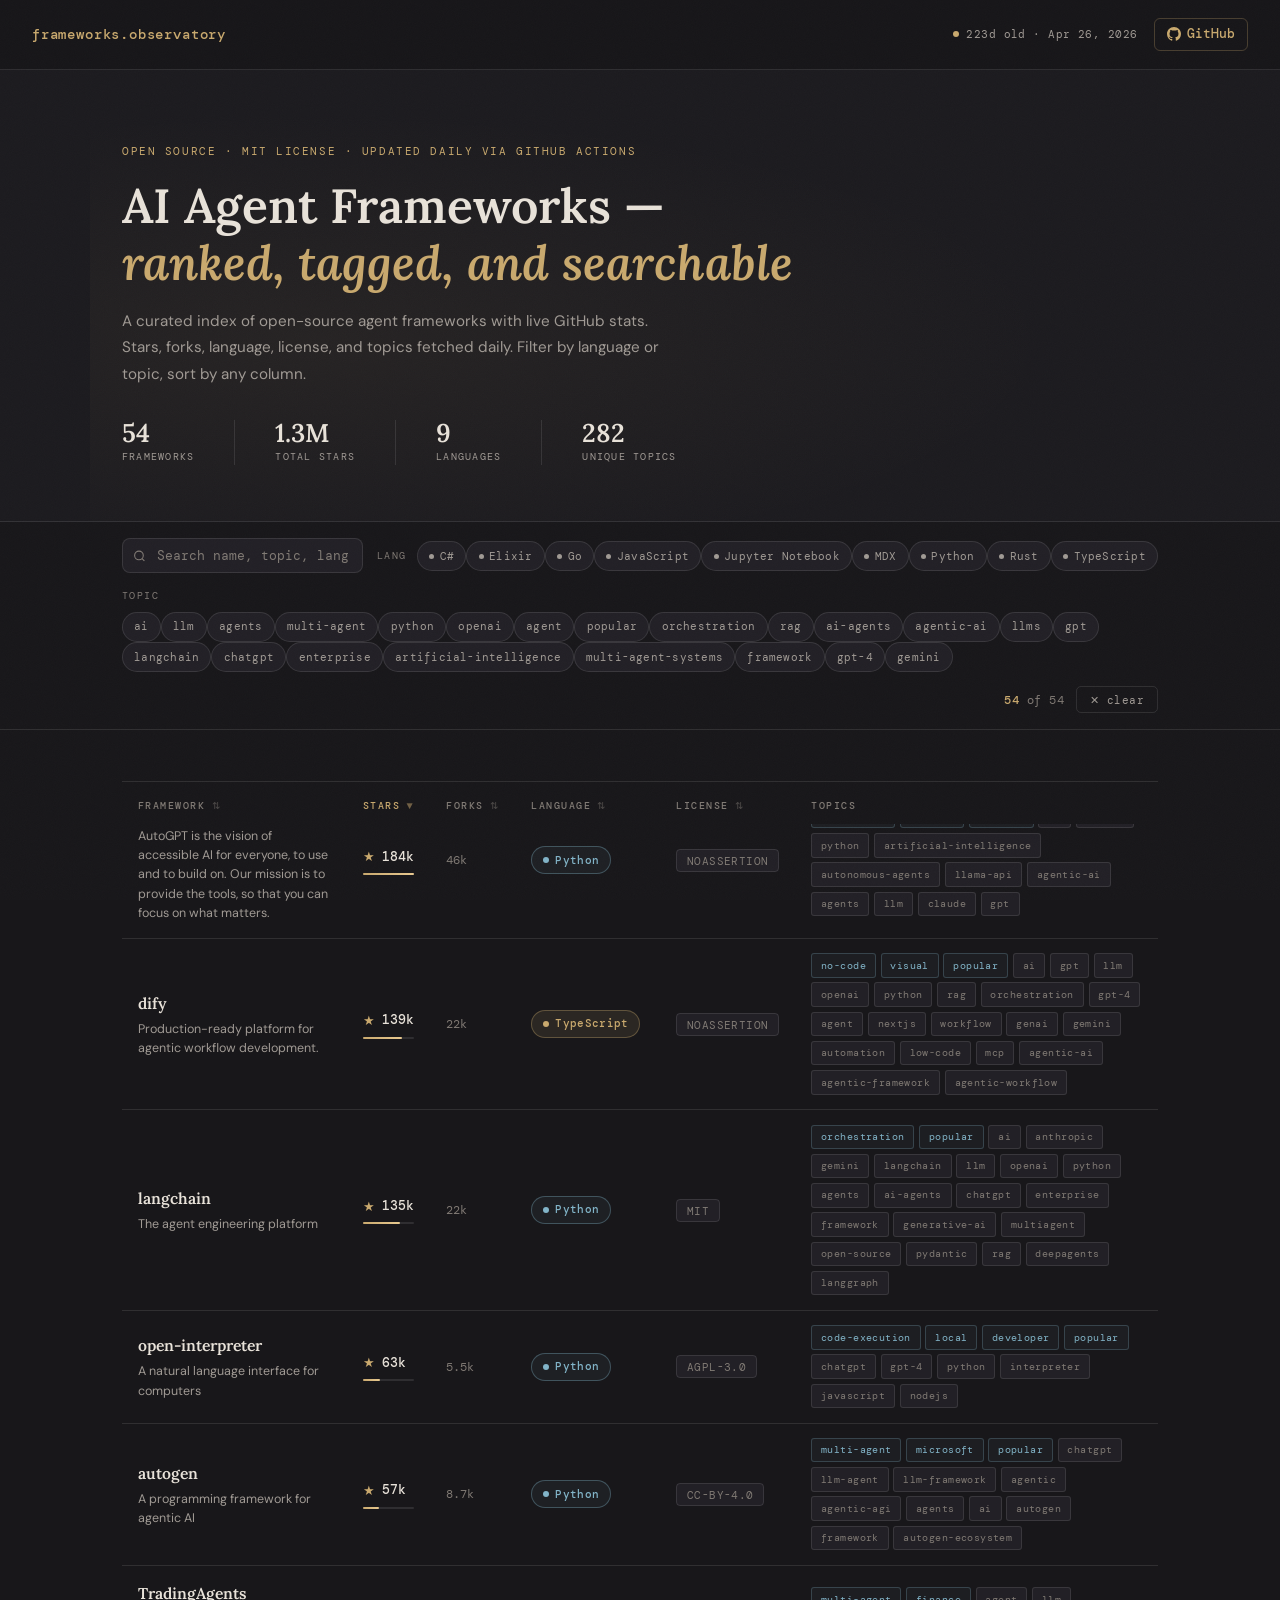
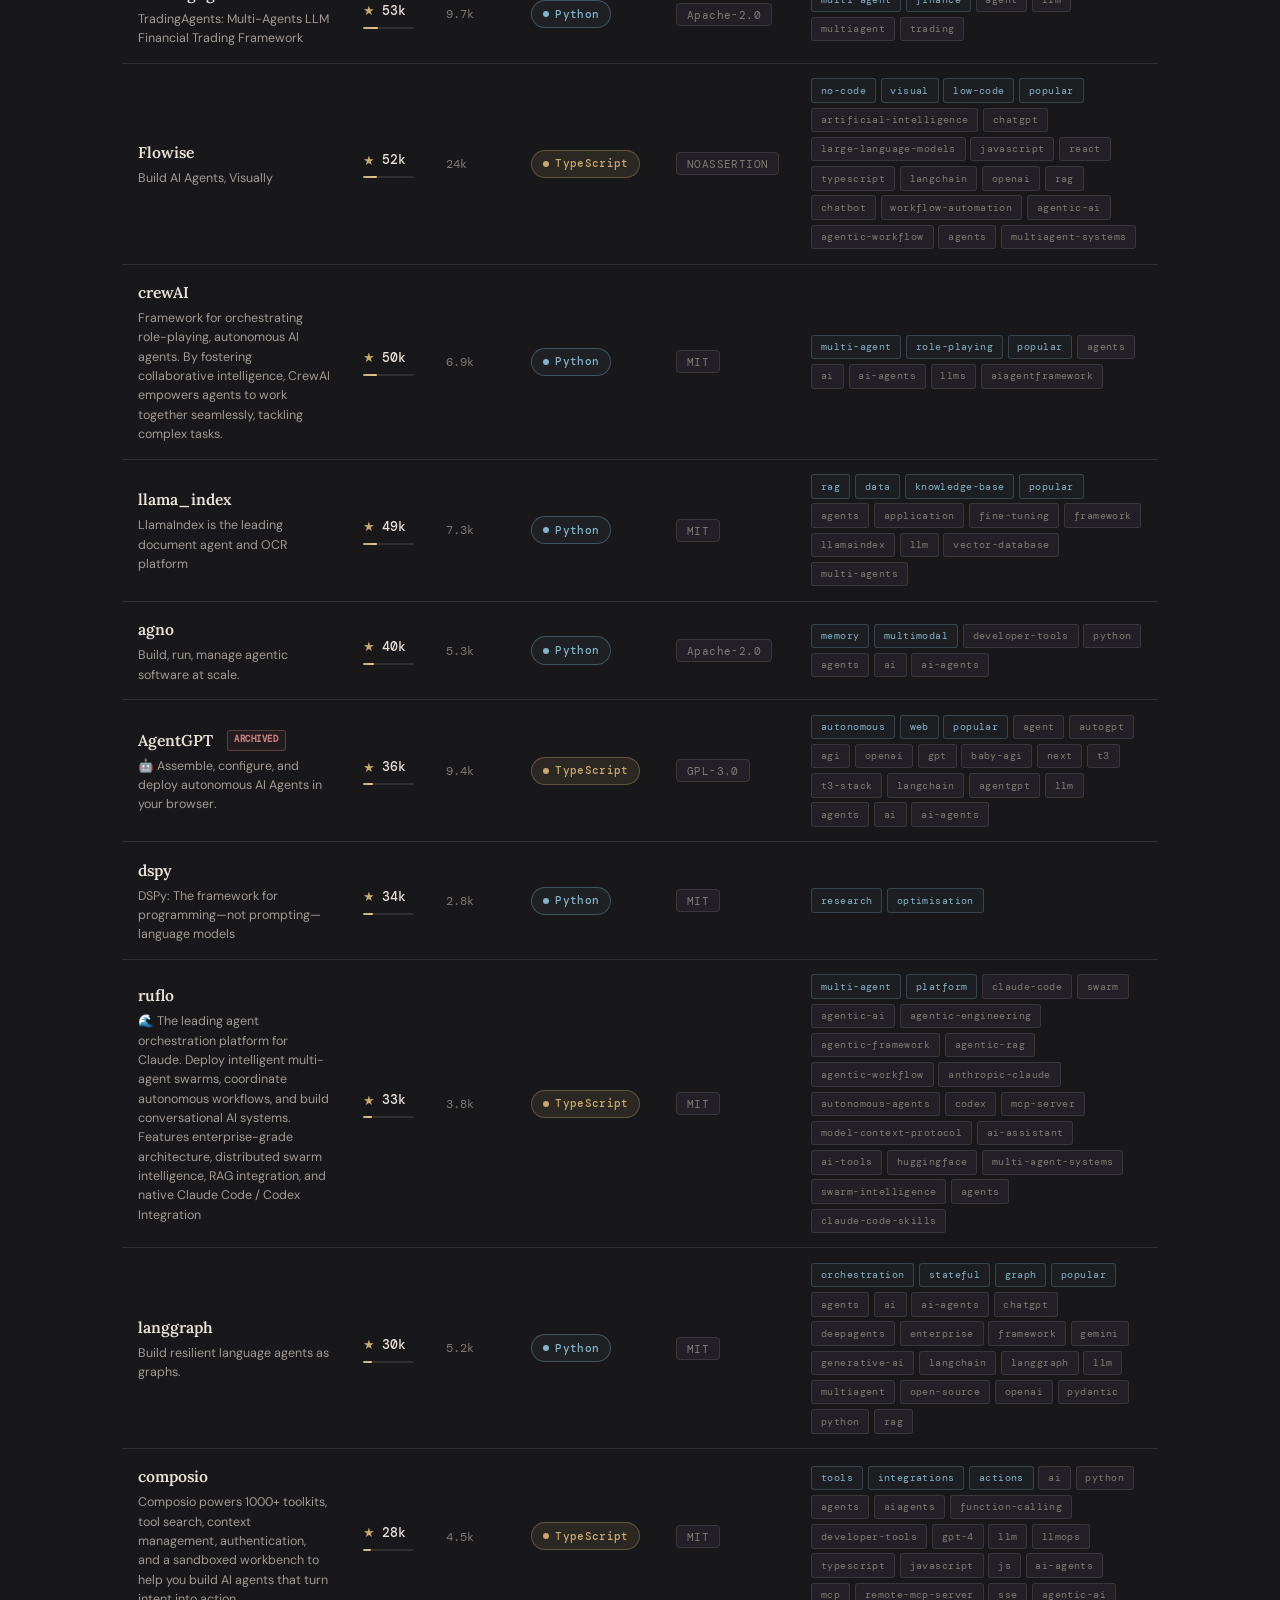
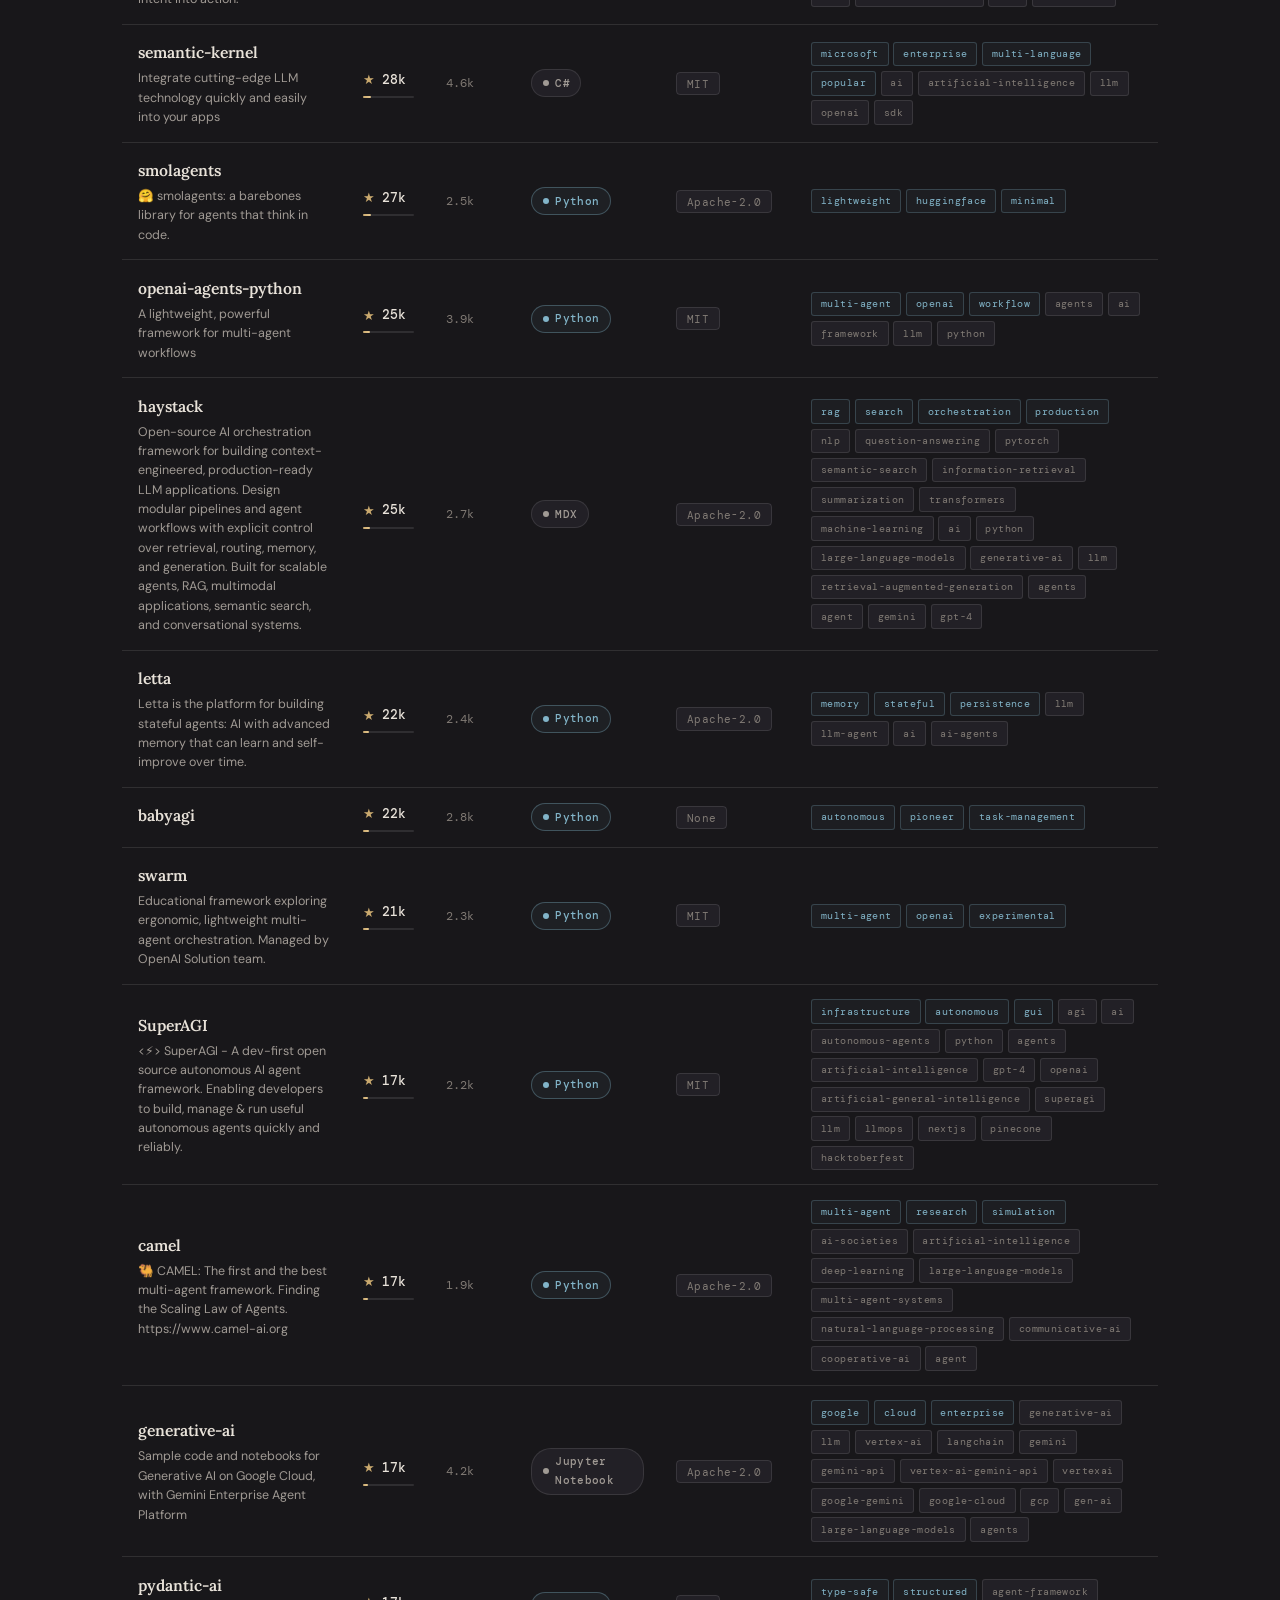
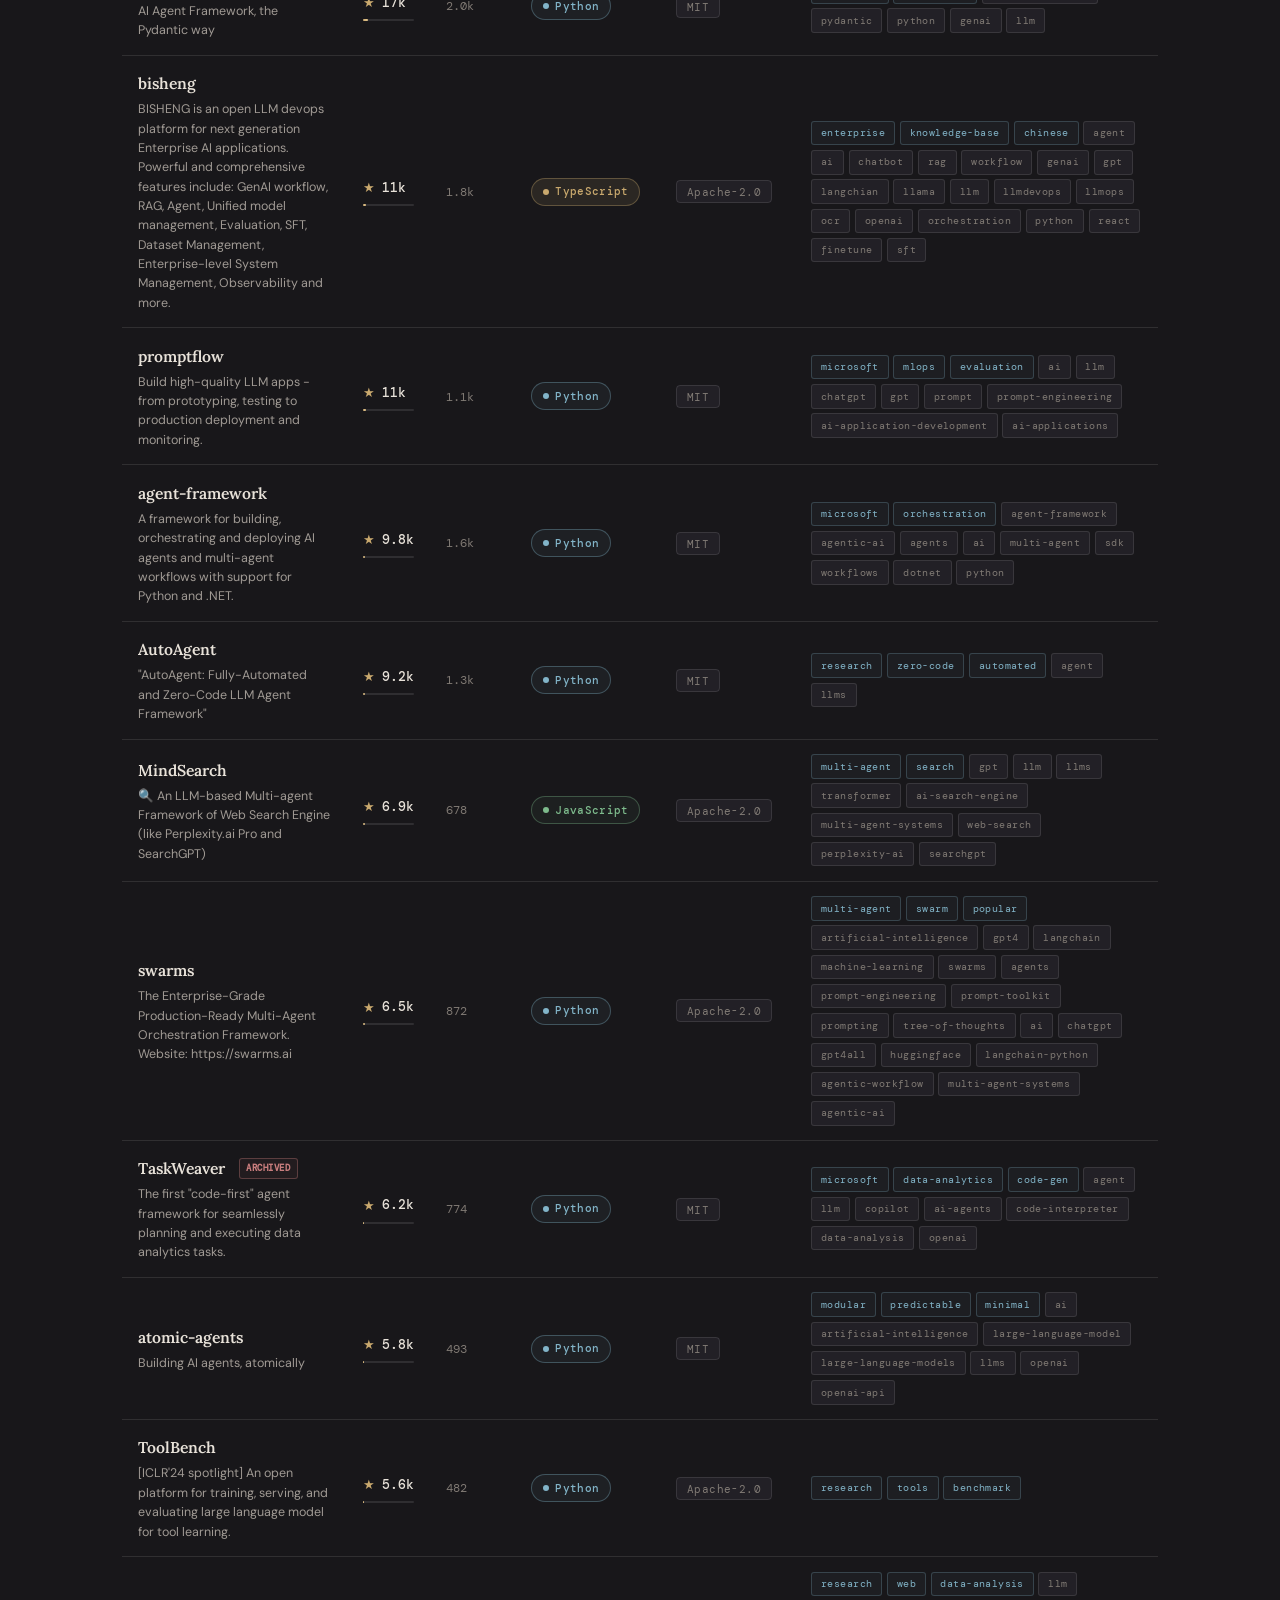
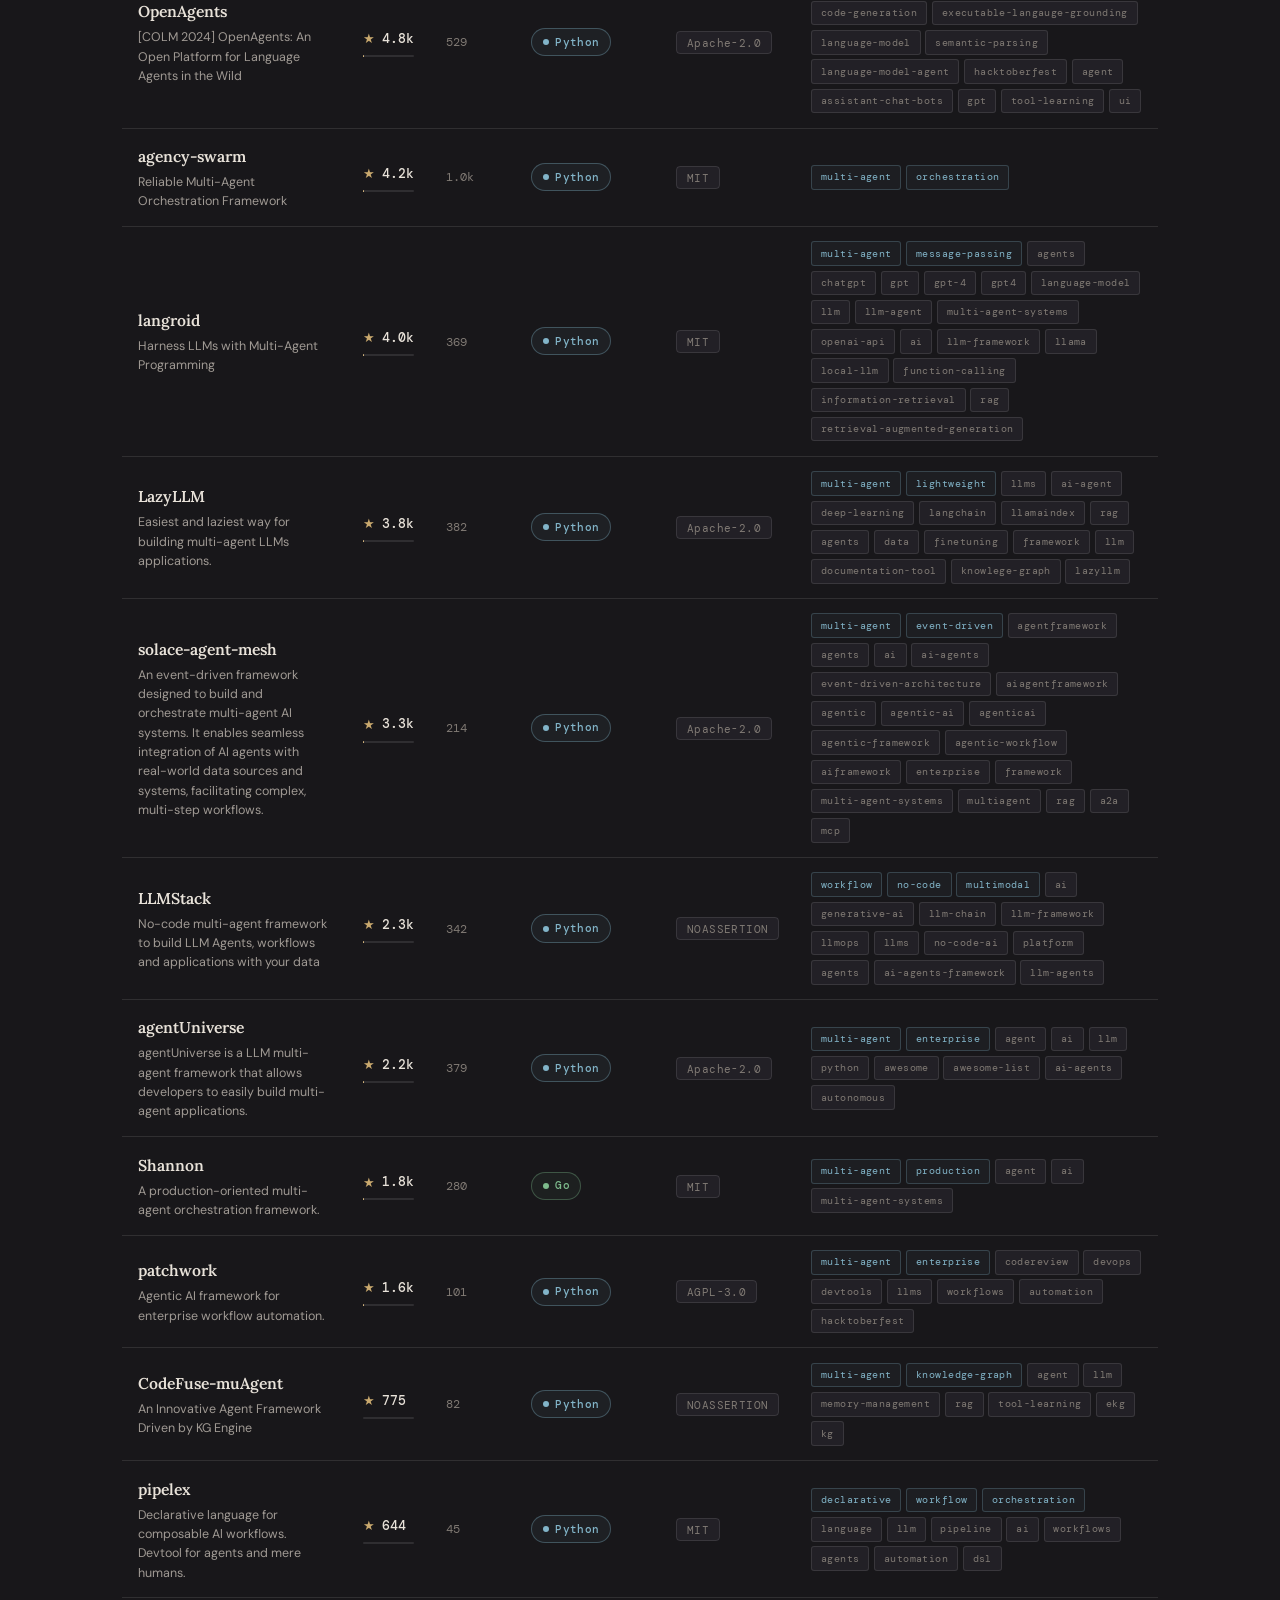
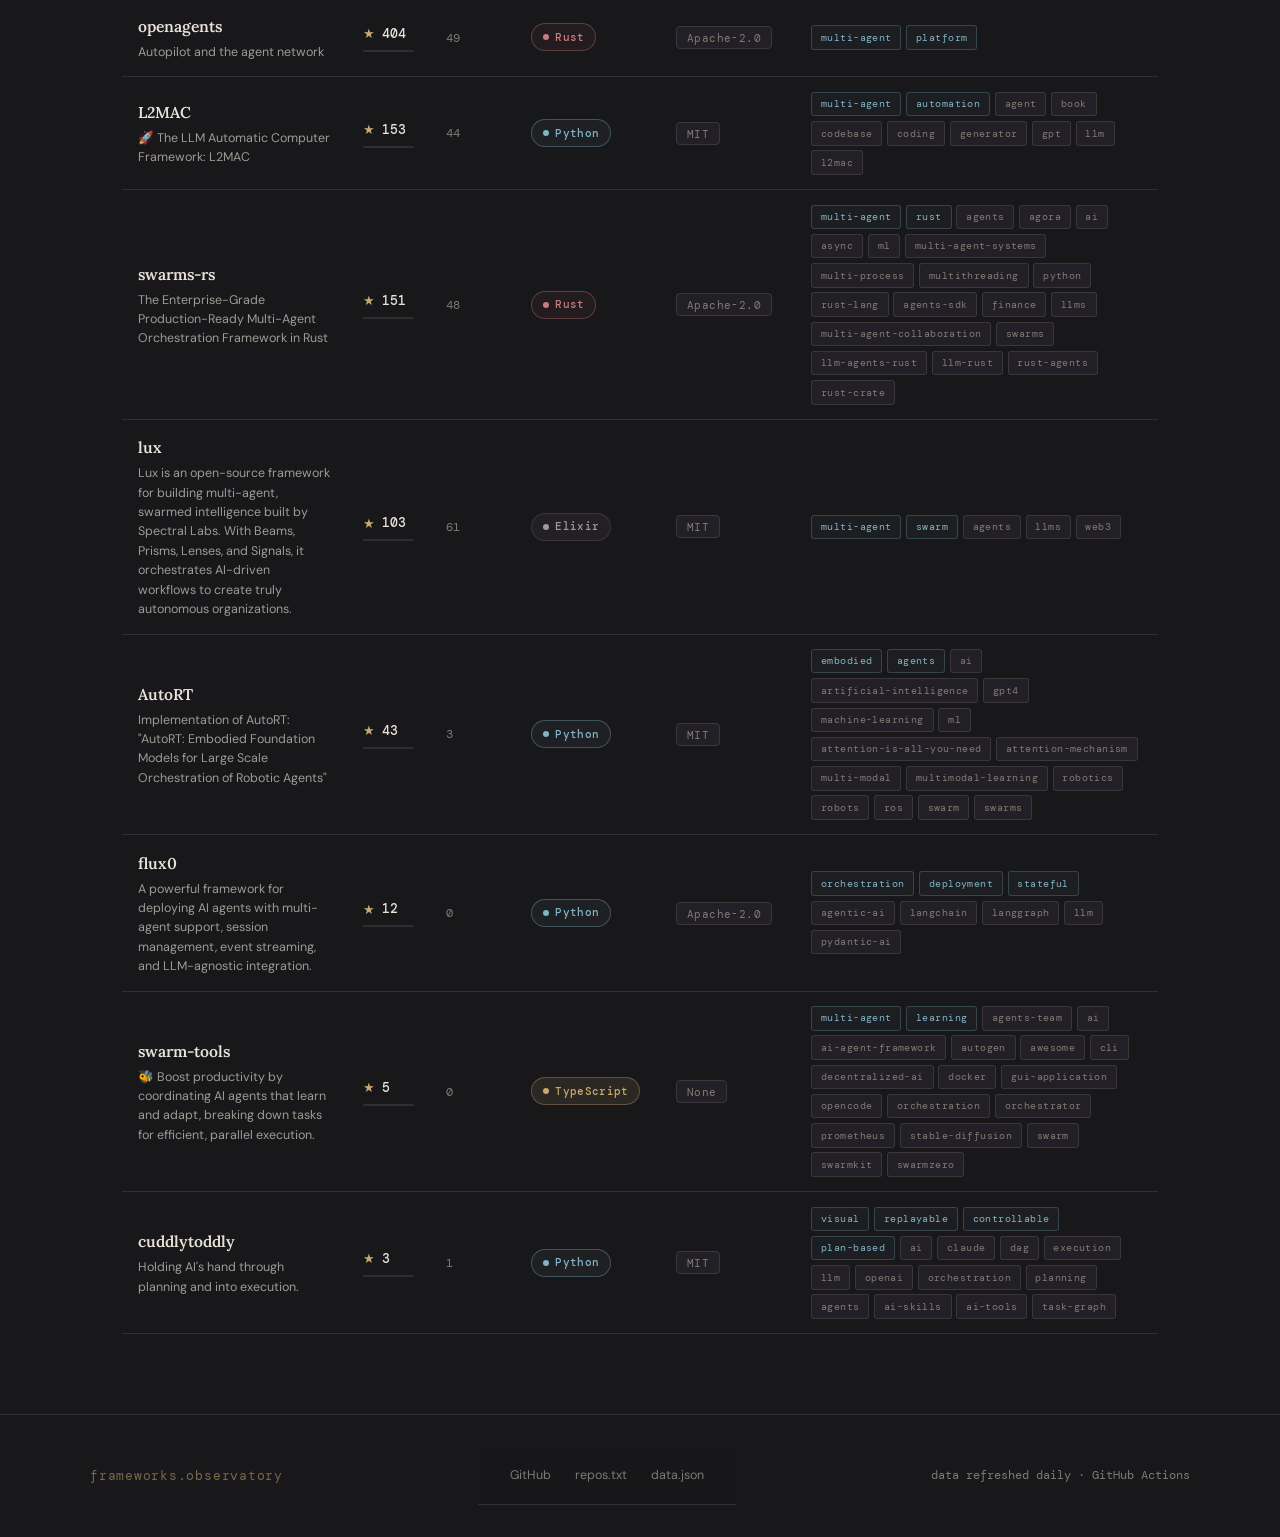
==== ai_agent_frameworks.html @ 1eea8395 "Revise color palette for accessibility improvements Updated color palette for improved contrast and " ====
<!DOCTYPE html>
<html lang="en">
<head>
<meta charset="UTF-8">
<meta name="viewport" content="width=device-width, initial-scale=1.0">
<title>AI Agent Frameworks — Observatory</title>
<link rel="preconnect" href="https://fonts.googleapis.com">
<link rel="preconnect" href="https://fonts.gstatic.com" crossorigin>
<link href="https://fonts.googleapis.com/css2?family=Lora:ital,wght@0,400;0,600;1,400&family=DM+Mono:wght@300;400;500&family=DM+Sans:opsz,wght@9..40,300;9..40,400;9..40,500&display=swap" rel="stylesheet">
<style>
/* =========================================================
   AI Agent Frameworks Observatory
   warm-technical editorial · deep charcoal · amber · slate

   Palette revision — contrast audit fixes:
     --muted  #7a7570 → #a09a94  (3.9→6.4:1 on bg)  ✅ AA
     --dim    #45403c → #807a74  (1.7→4.2:1 on bg)  ✅ AA
     --border rgba(255,255,255,0.07) → 0.10           ↑ card legibility
   ========================================================= */
:root {
  --bg:        #18171a;
  --bg-alt:    #1c1b1f;
  --bg-card:   #222026;
  --bg-code:   #111013;
  --border:    rgba(255,255,255,0.10);   /* was 0.07 */
  --bwarm:     rgba(201,169,110,0.28);
  --amber:     #c9a96e;
  --amber-dim: rgba(201,169,110,0.11);
  --blue:      #82b4c8;
  --green:     #7dba8c;
  --red:       #c87d7d;
  --text:      #e8e2d9;
  --muted:     #a09a94;   /* was #7a7570 — lifted to 6.4:1 on --bg */
  --dim:       #807a74;   /* was #45403c — lifted to 4.2:1 on --bg  */
  --serif:     'Lora', Georgia, serif;
  --mono:      'DM Mono', 'Fira Code', monospace;
  --sans:      'DM Sans', system-ui, sans-serif;
  --r:         8px;
  --max:       1100px;
}

*, *::before, *::after { box-sizing: border-box; margin: 0; padding: 0; }
html { scroll-behavior: smooth; }

body {
  background: var(--bg);
  color: var(--text);
  font-family: var(--sans);
  font-size: 16px;
  line-height: 1.7;
  -webkit-font-smoothing: antialiased;
  overflow-x: hidden;
}

/* noise texture overlay */
body::before {
  content: '';
  pointer-events: none;
  position: fixed; inset: 0; z-index: 999;
  opacity: 0.022;
  background-image: url("data:image/svg+xml,%3Csvg viewBox='0 0 200 200' xmlns='http://www.w3.org/2000/svg'%3E%3Cfilter id='n'%3E%3CfeTurbulence type='fractalNoise' baseFrequency='0.85' numOctaves='4' stitchTiles='stitch'/%3E%3C/filter%3E%3Crect width='100%25' height='100%25' filter='url(%23n)'/%3E%3C/svg%3E");
  background-size: 160px;
}

a { color: var(--amber); text-decoration: none; transition: opacity .18s; }
a:hover { opacity: .72; }
h1,h2,h3,h4 { font-family: var(--serif); font-weight: 600; line-height: 1.2; }
em { font-style: italic; color: var(--amber); }
p { color: var(--muted); }
code { font-family: var(--mono); font-size: .85em; color: var(--amber); }

/* ── LOADING SCREEN ── */
#loading-screen {
  position: fixed; inset: 0; background: var(--bg);
  z-index: 1000;
  display: flex; flex-direction: column;
  align-items: center; justify-content: center; gap: 1.25rem;
  transition: opacity .4s ease;
}
#loading-screen.hidden { opacity: 0; pointer-events: none; }

.loader-eyebrow {
  font-family: var(--mono); font-size: .7rem;
  letter-spacing: .14em; text-transform: uppercase;
  color: var(--amber); opacity: .6;
}
.loader-title {
  font-family: var(--serif); font-size: 1.5rem; font-weight: 600;
  color: var(--text);
}
.loader-bar-wrap {
  width: 180px; height: 1px;
  background: var(--border);
}
.loader-bar {
  height: 1px; width: 0%;
  background: var(--amber);
  transition: width .4s ease;
}
.loader-status {
  font-family: var(--mono); font-size: .72rem;
  color: var(--muted); letter-spacing: .06em;
}

/* ── NAV ── */
nav {
  display: flex; align-items: center; justify-content: space-between;
  padding: 1.1rem 2rem;
  border-bottom: 1px solid var(--border);
  position: sticky; top: 0; z-index: 200;
  background: rgba(24,23,26,.9);
  backdrop-filter: blur(14px);
  -webkit-backdrop-filter: blur(14px);
}
.nav-logo {
  font-family: var(--mono); font-size: .85rem;
  color: var(--amber); letter-spacing: .06em; font-weight: 500;
}
.nav-right { display: flex; gap: 1rem; align-items: center; }
.nav-right a {
  color: var(--muted); font-size: .82rem;
  font-family: var(--mono); transition: color .18s;
}
.nav-right a:hover { color: var(--text); opacity: 1; }
.nav-gh {
  display: flex; align-items: center; gap: .4rem;
  color: var(--amber) !important; font-weight: 500 !important;
  border: 1px solid var(--bwarm); border-radius: 6px;
  padding: .3rem .75rem; font-size: .8rem !important;
  transition: background .18s !important;
}
.nav-gh:hover { background: var(--amber-dim); opacity: 1 !important; }
.freshness-nav {
  display: flex; align-items: center; gap: .45rem;
  font-family: var(--mono); font-size: .7rem;
  color: var(--muted); letter-spacing: .04em;
}
.pulse-dot {
  width: 6px; height: 6px; border-radius: 50%;
  background: var(--green); flex-shrink: 0;
  animation: pulse 2.2s infinite;
}
.pulse-dot.stale   { background: var(--amber); animation: none; }
.pulse-dot.unknown { background: var(--dim);   animation: none; }

@keyframes pulse {
  0%,100% { opacity:1; transform:scale(1); }
  50%      { opacity:.4; transform:scale(.75); }
}

/* ── HERO ── */
header {
  border-bottom: 1px solid var(--border);
  background: var(--bg-alt);
}
.hero {
  max-width: var(--max); margin: 0 auto;
  padding: 4.5rem 2rem 3.5rem;
  position: relative;
}
.hero::after {
  content: ''; position: absolute; top: 0; left: 0; right: 0; bottom: 0;
  background: radial-gradient(ellipse at 20% 60%, rgba(201,169,110,.06) 0%, transparent 60%);
  pointer-events: none; z-index: 0;
}
.hero-inner { position: relative; z-index: 1; }

.eyebrow {
  font-family: var(--mono); font-size: .7rem; color: var(--amber);
  letter-spacing: .14em; text-transform: uppercase;
  margin-bottom: 1rem; opacity: .7;
  animation: up .5s ease both;
}
.hero h1 {
  font-size: clamp(2rem, 4vw, 3rem);
  color: var(--text); margin-bottom: 1rem;
  animation: up .5s .06s ease both;
}
.hero-sub {
  font-size: .95rem; color: var(--muted);
  max-width: 560px; margin-bottom: 2rem; line-height: 1.75;
  animation: up .5s .12s ease both;
}
.hero-stats {
  display: flex; gap: 2.5rem; flex-wrap: wrap;
  animation: up .5s .18s ease both;
}
.hero-stat { display: flex; flex-direction: column; gap: .15rem; }
.hero-stat-val {
  font-family: var(--serif); font-size: 1.6rem; font-weight: 600;
  color: var(--text); line-height: 1;
}
.hero-stat-lbl {
  font-family: var(--mono); font-size: .65rem; color: var(--muted);
  letter-spacing: .12em; text-transform: uppercase;
}
.stat-divider { width: 1px; background: var(--border); align-self: stretch; }

/* ── CONTROLS ── */
.controls-section {
  border-bottom: 1px solid var(--border);
  background: var(--bg);
}
.controls-inner {
  max-width: var(--max); margin: 0 auto;
  padding: 1rem 2rem;
  display: flex; flex-wrap: wrap; gap: .875rem; align-items: center;
}

/* search */
.search-wrap { position: relative; flex: 1; min-width: 200px; max-width: 320px; }
.search-wrap svg {
  position: absolute; left: 11px; top: 50%;
  transform: translateY(-50%);
  color: var(--dim); pointer-events: none;
}
input[type="text"] {
  width: 100%;
  background: var(--bg-card);
  border: 1px solid var(--border);
  border-radius: var(--r);
  padding: .5rem .875rem .5rem 2.1rem;
  color: var(--text);
  font-family: var(--mono); font-size: .8rem;
  outline: none;
  transition: border-color .18s;
}
input[type="text"]::placeholder { color: var(--dim); }
input[type="text"]:focus { border-color: var(--bwarm); }

/* filter groups */
.filter-group { display: flex; flex-wrap: wrap; gap: .4rem; align-items: center; }
.filter-label {
  font-family: var(--mono); font-size: .65rem;
  color: var(--dim); letter-spacing: .14em;
  text-transform: uppercase; padding-right: .25rem;
}

.tag-pill {
  display: inline-flex; align-items: center; gap: .35rem;
  padding: .28rem .7rem;
  border-radius: 20px;
  border: 1px solid var(--border);
  background: var(--bg-card);
  font-family: var(--mono); font-size: .7rem;
  color: var(--muted); cursor: pointer;
  transition: border-color .15s, color .15s, background .15s;
  user-select: none; letter-spacing: .02em;
}
.tag-pill:hover  { border-color: var(--bwarm); color: var(--amber); }
.tag-pill.active { border-color: var(--bwarm); color: var(--amber); background: var(--amber-dim); }
.tag-pill .dot   { width: 5px; height: 5px; border-radius: 50%; background: currentColor; }

.controls-right { margin-left: auto; display: flex; gap: .75rem; align-items: center; }
.result-count {
  font-family: var(--mono); font-size: .75rem; color: var(--dim);
  letter-spacing: .04em; white-space: nowrap;
}
.result-count b { color: var(--amber); font-weight: 500; }

.btn-clear {
  padding: .35rem .8rem;
  border-radius: 5px;
  border: 1px solid var(--border);
  background: transparent;
  color: var(--muted);
  font-family: var(--mono); font-size: .7rem;
  cursor: pointer; transition: border-color .15s, color .15s;
  letter-spacing: .04em;
}
.btn-clear:hover { border-color: var(--bwarm); color: var(--amber); }

/* ── TABLE ── */
.table-section {
  max-width: var(--max); margin: 0 auto;
  padding: 0 2rem 5rem;
}

.table-wrap { overflow-x: auto; }

table {
  width: 100%; border-collapse: collapse;
  margin-top: .875rem; min-width: 860px;
}

/* header row */
thead th {
  position: sticky; top: 57px; z-index: 10;
  background: var(--bg);
  border-bottom: 1px solid var(--border);
  padding: .6rem 1rem;
  text-align: left;
  font-family: var(--mono); font-size: .65rem;
  font-weight: 500; letter-spacing: .14em;
  text-transform: uppercase; color: var(--dim);
  cursor: pointer; user-select: none;
  transition: color .15s; white-space: nowrap;
}
thead th:hover  { color: var(--amber); }
thead th.sorted { color: var(--amber); }
thead th .th-inner { display: flex; align-items: center; gap: .4rem; }
.sort-icon { font-size: .65rem; opacity: .5; }
.sort-icon.asc::after  { content: '▲'; }
.sort-icon.desc::after { content: '▼'; }
.sort-icon.none::after { content: '⇅'; }

/* data rows */
tbody tr {
  border-bottom: 1px solid var(--border);
  transition: background .14s;
  animation: rowIn .28s ease both;
}
@keyframes rowIn {
  from { opacity:0; transform:translateY(5px); }
  to   { opacity:1; transform:translateY(0); }
}
tbody tr:hover { background: var(--amber-dim); }

tbody td {
  padding: .9rem 1rem;
  vertical-align: middle;
  font-size: .875rem;
}

/* ── NAME CELL ── */
.fw-name-link {
  font-family: var(--serif); font-size: .98rem; font-weight: 600;
  color: var(--text);
  display: inline-flex; align-items: center; gap: .5rem;
  transition: color .15s;
}
.fw-name-link:hover { color: var(--amber); opacity: 1; }
.fw-link-icon { font-size: .7rem; opacity: 0; transition: opacity .15s; }
.fw-name-link:hover .fw-link-icon { opacity: 1; }
.fw-desc {
  font-size: .78rem; color: var(--muted);
  margin-top: .2rem; max-width: 340px;
  line-height: 1.55; font-family: var(--sans);
}
.archived-badge {
  display: inline-block; font-family: var(--mono); font-size: .58rem;
  padding: .1rem .4rem; border-radius: 3px;
  border: 1px solid rgba(200,125,125,.35);
  color: var(--red); background: rgba(200,125,125,.06);
  letter-spacing: .06em; text-transform: uppercase;
  vertical-align: middle; margin-left: .35rem;
}

/* ── STARS ── */
.stars-val {
  display: flex; align-items: center; gap: .45rem;
  font-family: var(--mono); font-size: .82rem;
  color: var(--text); font-weight: 500;
}
.star-glyph { color: var(--amber); font-size: .8rem; }
.stars-bar-wrap {
  margin-top: .3rem; height: 2px;
  background: var(--border); border-radius: 2px; max-width: 72px;
}
.stars-bar {
  height: 2px; border-radius: 2px;
  background: linear-gradient(90deg, var(--amber), #e8c990);
}
.forks-val {
  font-family: var(--mono); font-size: .75rem; color: var(--dim);
}

/* ── LANGUAGE BADGE ── */
.lang-badge {
  display: inline-flex; align-items: center; gap: .4rem;
  padding: .22rem .65rem; border-radius: 20px;
  font-family: var(--mono); font-size: .7rem; font-weight: 500;
  border: 1px solid; letter-spacing: .03em;
}
.lang-dot { width: 6px; height: 6px; border-radius: 50%; flex-shrink: 0; }

.lang-Python     { border-color: rgba(130,180,200,.35); color: var(--blue);  background: rgba(130,180,200,.06); }
.lang-Python     .lang-dot { background: var(--blue); }
.lang-TypeScript { border-color: rgba(201,169,110,.35); color: var(--amber); background: var(--amber-dim); }
.lang-TypeScript .lang-dot { background: var(--amber); }
.lang-JavaScript { border-color: rgba(125,186,140,.35); color: var(--green); background: rgba(125,186,140,.06); }
.lang-JavaScript .lang-dot { background: var(--green); }
.lang-Go         { border-color: rgba(125,186,140,.35); color: var(--green); background: rgba(125,186,140,.06); }
.lang-Go         .lang-dot { background: var(--green); }
.lang-Rust       { border-color: rgba(200,125,125,.35); color: var(--red);   background: rgba(200,125,125,.06); }
.lang-Rust       .lang-dot { background: var(--red); }
.lang-fallback   { border-color: var(--border);          color: var(--muted); background: var(--bg-card); }
.lang-fallback   .lang-dot { background: var(--muted); }

/* ── LICENSE ── */
.license-badge {
  font-family: var(--mono); font-size: .68rem;
  padding: .22rem .6rem; border-radius: 4px;
  border: 1px solid var(--border);
  color: var(--dim); background: var(--bg-card);
  letter-spacing: .04em;
}

/* ── TOPIC CHIPS ── */
.chip-list { display: flex; flex-wrap: wrap; gap: .3rem; }
.chip {
  display: inline-block;
  padding: .15rem .55rem; border-radius: 3px;
  font-family: var(--mono); font-size: .65rem;
  letter-spacing: .04em; font-weight: 400;
  border: 1px solid var(--border);
  color: var(--dim); background: var(--bg-card);
  cursor: pointer; transition: border-color .14s, color .14s, background .14s;
}
.chip:hover, .chip.active {
  border-color: var(--bwarm); color: var(--amber); background: var(--amber-dim);
}
.chip.manual {
  border-color: rgba(130,180,200,.25); color: var(--blue);
  background: rgba(130,180,200,.05);
}
.chip.manual:hover, .chip.manual.active {
  border-color: rgba(130,180,200,.5); color: var(--blue);
  background: rgba(130,180,200,.1);
}

/* ── EMPTY / SKELETON ── */
.empty-state {
  text-align: center; padding: 5rem 1rem;
  color: var(--muted);
}
.empty-state .icon {
  font-family: var(--serif); font-size: 2rem;
  color: var(--dim); margin-bottom: .875rem; display: block;
}
.empty-state p { font-size: .9rem; margin-bottom: .4rem; }
.empty-state small { font-family: var(--mono); font-size: .72rem; color: var(--dim); }

.skel {
  background: linear-gradient(90deg, var(--bg-card) 25%, rgba(255,255,255,.04) 50%, var(--bg-card) 75%);
  background-size: 200% 100%;
  animation: shimmer 1.6s infinite;
  border-radius: 4px; height: 11px; display: inline-block;
}
@keyframes shimmer {
  0%   { background-position: 200% 0; }
  100% { background-position: -200% 0; }
}
.skeleton-row td { padding: .9rem 1rem; }

/* ── ERROR BANNER ── */
.error-banner {
  display: none;
  background: rgba(200,125,125,.06);
  border-bottom: 1px solid rgba(200,125,125,.25);
  padding: .75rem 2rem;
  font-family: var(--mono); font-size: .78rem;
  color: var(--red); letter-spacing: .03em;
}

/* ── FOOTER ── */
footer {
  border-top: 1px solid var(--border);
  padding: 2rem;
}
.footer-inner {
  max-width: var(--max); margin: 0 auto;
  display: flex; align-items: center; justify-content: space-between;
  flex-wrap: wrap; gap: 1rem;
}
.footer-logo {
  font-family: var(--mono); font-size: .8rem;
  color: var(--amber); letter-spacing: .06em; opacity: .55;
}
.flinks { display: flex; gap: 1.5rem; }
.flinks a { font-size: .78rem; color: var(--dim); transition: color .18s; }
.flinks a:hover { color: var(--text); opacity: 1; }
.fcopy { font-size: .78rem; color: var(--dim); font-family: var(--mono); }

/* ── ANIMATIONS ── */
@keyframes up {
  from { opacity:0; transform:translateY(12px); }
  to   { opacity:1; transform:translateY(0); }
}

/* ── SCROLLBAR ── */
::-webkit-scrollbar { width:5px; height:5px; }
::-webkit-scrollbar-track { background: var(--bg); }
::-webkit-scrollbar-thumb { background: var(--border); border-radius:3px; }
::-webkit-scrollbar-thumb:hover { background: var(--bwarm); }

/* ── RESPONSIVE ── */
@media (max-width: 720px) {
  nav { padding: 1rem 1.25rem; }
  .nav-right a:not(.nav-gh) { display: none; }
  .hero { padding: 3rem 1.25rem 2.5rem; }
  .controls-inner { padding: .875rem 1.25rem; }
  .table-section { padding: 0 1.25rem 3rem; }
  footer { padding: 1.5rem 1.25rem; }
  .hero-stats { gap: 1.5rem; }
  .stat-divider { display: none; }
}
</style>
</head>
<body>

<!-- ── LOADING ── -->
<div id="loading-screen">
  <span class="loader-eyebrow">Open Source · GitHub Data</span>
  <span class="loader-title">Agent Frameworks Observatory</span>
  <div class="loader-bar-wrap"><div class="loader-bar" id="loader-bar"></div></div>
  <span class="loader-status" id="loader-status">Loading data…</span>
</div>

<!-- ── ERROR ── -->
<div class="error-banner" id="error-banner">
  ⚠ &nbsp;<span id="error-msg">Could not load data.json — trigger the GitHub Actions workflow first.</span>
</div>

<!-- ── NAV ── -->
<nav>
  <a href="/" class="nav-logo">frameworks.observatory</a>
  <div class="nav-right">
    <div class="freshness-nav">
      <span class="pulse-dot unknown" id="pulse-dot"></span>
      <span id="freshness-text">—</span>
    </div>
    <a href="https://github.com" class="nav-gh" target="_blank" rel="noopener">
      <svg width="14" height="14" viewBox="0 0 24 24" fill="currentColor"><path d="M12 0C5.374 0 0 5.373 0 12c0 5.302 3.438 9.8 8.207 11.387.599.111.793-.261.793-.577v-2.234c-3.338.726-4.033-1.416-4.033-1.416-.546-1.387-1.333-1.756-1.333-1.756-1.089-.745.083-.729.083-.729 1.205.084 1.839 1.237 1.839 1.237 1.07 1.834 2.807 1.304 3.492.997.107-.775.418-1.305.762-1.604-2.665-.305-5.467-1.334-5.467-5.931 0-1.311.469-2.381 1.236-3.221-.124-.303-.535-1.524.117-3.176 0 0 1.008-.322 3.301 1.23A11.509 11.509 0 0 1 12 5.803c1.02.005 2.047.138 3.006.404 2.291-1.552 3.297-1.23 3.297-1.23.653 1.653.242 2.874.118 3.176.77.84 1.235 1.911 1.235 3.221 0 4.609-2.807 5.624-5.479 5.921.43.372.823 1.102.823 2.222v3.293c0 .319.192.694.801.576C20.566 21.797 24 17.3 24 12c0-6.627-5.373-12-12-12z"/></svg>
      GitHub
    </a>
  </div>
</nav>

<!-- ── HERO ── -->
<header>
  <div class="hero">
    <div class="hero-inner">
      <p class="eyebrow">Open Source · MIT License · Updated daily via GitHub Actions</p>
      <h1>AI Agent Frameworks —<br><em>ranked, tagged, and searchable</em></h1>
      <p class="hero-sub">A curated index of open-source agent frameworks with live GitHub stats. Stars, forks, language, license, and topics fetched daily. Filter by language or topic, sort by any column.</p>
      <div class="hero-stats">
        <div class="hero-stat">
          <span class="hero-stat-val" id="total-count">—</span>
          <span class="hero-stat-lbl">Frameworks</span>
        </div>
        <div class="stat-divider"></div>
        <div class="hero-stat">
          <span class="hero-stat-val" id="total-stars">—</span>
          <span class="hero-stat-lbl">Total Stars</span>
        </div>
        <div class="stat-divider"></div>
        <div class="hero-stat">
          <span class="hero-stat-val" id="total-langs">—</span>
          <span class="hero-stat-lbl">Languages</span>
        </div>
        <div class="stat-divider"></div>
        <div class="hero-stat">
          <span class="hero-stat-val" id="total-topics">—</span>
          <span class="hero-stat-lbl">Unique Topics</span>
        </div>
      </div>
    </div>
  </div>
</header>

<!-- ── CONTROLS ── -->
<div class="controls-section">
  <div class="controls-inner">
    <div class="search-wrap">
      <svg width="13" height="13" viewBox="0 0 24 24" fill="none" stroke="currentColor" stroke-width="2">
        <circle cx="11" cy="11" r="8"/><path d="m21 21-4.35-4.35"/>
      </svg>
      <input type="text" id="search" placeholder="Search name, topic, language…">
    </div>

    <div class="filter-group">
      <span class="filter-label">Lang</span>
      <div id="lang-filters"></div>
    </div>

    <div class="filter-group" id="topic-filter-group">
      <span class="filter-label">Topic</span>
      <div id="topic-filters"></div>
    </div>

    <div class="controls-right">
      <span class="result-count"><b id="shown-count">—</b> of <span id="total-shown">—</span></span>
      <button class="btn-clear" onclick="clearFilters()">✕ clear</button>
    </div>
  </div>
</div>

<!-- ── TABLE ── -->
<div class="table-section">
  <div class="table-wrap">
    <table>
      <thead>
        <tr>
          <th onclick="setSort('name')"     id="th-name">    <div class="th-inner">Framework <span class="sort-icon none" id="si-name"></span></div></th>
          <th onclick="setSort('stars')"    id="th-stars">   <div class="th-inner">Stars     <span class="sort-icon desc" id="si-stars"></span></div></th>
          <th onclick="setSort('forks')"    id="th-forks">   <div class="th-inner">Forks     <span class="sort-icon none" id="si-forks"></span></div></th>
          <th onclick="setSort('language')" id="th-language"><div class="th-inner">Language  <span class="sort-icon none" id="si-language"></span></div></th>
          <th onclick="setSort('license')"  id="th-license"> <div class="th-inner">License   <span class="sort-icon none" id="si-license"></span></div></th>
          <th>Topics</th>
        </tr>
      </thead>
      <tbody id="table-body">
        <tr class="skeleton-row"><td><div class="skel" style="width:140px"></div></td><td><div class="skel" style="width:56px"></div></td><td><div class="skel" style="width:44px"></div></td><td><div class="skel" style="width:72px"></div></td><td><div class="skel" style="width:64px"></div></td><td><div class="skel" style="width:200px"></div></td></tr>
        <tr class="skeleton-row"><td><div class="skel" style="width:110px"></div></td><td><div class="skel" style="width:56px"></div></td><td><div class="skel" style="width:44px"></div></td><td><div class="skel" style="width:72px"></div></td><td><div class="skel" style="width:64px"></div></td><td><div class="skel" style="width:175px"></div></td></tr>
        <tr class="skeleton-row"><td><div class="skel" style="width:155px"></div></td><td><div class="skel" style="width:56px"></div></td><td><div class="skel" style="width:44px"></div></td><td><div class="skel" style="width:72px"></div></td><td><div class="skel" style="width:64px"></div></td><td><div class="skel" style="width:220px"></div></td></tr>
        <tr class="skeleton-row"><td><div class="skel" style="width:125px"></div></td><td><div class="skel" style="width:56px"></div></td><td><div class="skel" style="width:44px"></div></td><td><div class="skel" style="width:72px"></div></td><td><div class="skel" style="width:64px"></div></td><td><div class="skel" style="width:185px"></div></td></tr>
        <tr class="skeleton-row"><td><div class="skel" style="width:145px"></div></td><td><div class="skel" style="width:56px"></div></td><td><div class="skel" style="width:44px"></div></td><td><div class="skel" style="width:72px"></div></td><td><div class="skel" style="width:64px"></div></td><td><div class="skel" style="width:160px"></div></td></tr>
        <tr class="skeleton-row"><td><div class="skel" style="width:130px"></div></td><td><div class="skel" style="width:56px"></div></td><td><div class="skel" style="width:44px"></div></td><td><div class="skel" style="width:72px"></div></td><td><div class="skel" style="width:64px"></div></td><td><div class="skel" style="width:195px"></div></td></tr>
      </tbody>
    </table>
  </div>
</div>

<!-- ── FOOTER ── -->
<footer>
  <div class="footer-inner">
    <span class="footer-logo">frameworks.observatory</span>
    <nav class="flinks">
      <a href="https://github.com" target="_blank" rel="noopener">GitHub</a>
      <a href="repos.txt" target="_blank">repos.txt</a>
      <a href="data.json" target="_blank">data.json</a>
    </nav>
    <span class="fcopy">data refreshed daily · GitHub Actions</span>
  </div>
</footer>

<script>
// ─── STATE ───────────────────────────────────────────────────
let FRAMEWORKS = [];
let maxStars   = 1;

const state = {
  search: '',
  langs:  new Set(),
  topics: new Set(),
  sort:   { col: 'stars', dir: 'desc' }
};

// ─── LOADER ──────────────────────────────────────────────────
function setProgress(pct, msg) {
  document.getElementById('loader-bar').style.width    = pct + '%';
  document.getElementById('loader-status').textContent = msg;
}
function hideLoader() {
  const el = document.getElementById('loading-screen');
  el.classList.add('hidden');
  setTimeout(() => el.remove(), 450);
}

// ─── FRESHNESS ───────────────────────────────────────────────
function setFreshness(isoDate) {
  const dot  = document.getElementById('pulse-dot');
  const text = document.getElementById('freshness-text');
  if (!isoDate) {
    dot.className    = 'pulse-dot unknown';
    text.textContent = 'unknown data age';
    return;
  }
  const d     = new Date(isoDate);
  const diffH = (Date.now() - d) / 36e5;
  const label = d.toLocaleDateString(undefined, { month:'short', day:'numeric', year:'numeric' });
  if (diffH < 26) {
    dot.className    = 'pulse-dot';
    text.textContent = `fresh · ${label}`;
  } else {
    const days = Math.floor(diffH / 24);
    dot.className    = 'pulse-dot stale';
    text.textContent = `${days}d old · ${label}`;
  }
}

// ─── HELPERS ─────────────────────────────────────────────────
function fmt(n) {
  if (n >= 1000) return (n / 1000).toFixed(n >= 10000 ? 0 : 1) + 'k';
  return String(n);
}
function fmtBig(n) {
  if (n >= 1e6) return (n / 1e6).toFixed(1) + 'M';
  if (n >= 1e3) return Math.round(n / 1e3) + 'k';
  return String(n);
}
function getLangClass(l) {
  return ['Python','TypeScript','JavaScript','Go','Rust'].includes(l) ? 'lang-' + l : 'lang-fallback';
}
function getAllLangs() {
  return [...new Set(FRAMEWORKS.map(f => f.language).filter(Boolean))].sort();
}
function getAllTopics() {
  const counts = {};
  FRAMEWORKS.forEach(f => (f.topics || []).forEach(t => { counts[t] = (counts[t]||0) + 1; }));
  return Object.entries(counts).filter(([,c]) => c >= 2).sort((a,b) => b[1]-a[1]).map(([t]) => t);
}
function getManualSet() {
  const s = new Set();
  FRAMEWORKS.forEach(f => (f.manualTags||[]).forEach(t => s.add(t)));
  return s;
}

// ─── FILTER + SORT ───────────────────────────────────────────
function filtered() {
  return FRAMEWORKS.filter(f => {
    const q = state.search.toLowerCase();
    if (q) {
      const hay = [f.name, f.description, f.language, ...(f.topics||[])].join(' ').toLowerCase();
      if (!hay.includes(q)) return false;
    }
    if (state.langs.size  > 0 && !state.langs.has(f.language))                  return false;
    if (state.topics.size > 0 && !(f.topics||[]).some(t => state.topics.has(t))) return false;
    return true;
  });
}
function sorted(arr) {
  const { col, dir } = state.sort;
  return [...arr].sort((a, b) => {
    let va = a[col] ?? '', vb = b[col] ?? '';
    if (typeof va === 'string') {
      const r = va.localeCompare(vb);
      return dir === 'asc' ? r : -r;
    }
    return dir === 'asc' ? va - vb : vb - va;
  });
}

// ─── RENDER TABLE ────────────────────────────────────────────
function renderTable() {
  const rows = sorted(filtered());
  document.getElementById('shown-count').textContent = rows.length;
  document.getElementById('total-shown').textContent  = FRAMEWORKS.length;

  const tbody   = document.getElementById('table-body');
  const manuals = getManualSet();

  if (rows.length === 0) {
    tbody.innerHTML = `<tr><td colspan="6">
      <div class="empty-state">
        <span class="icon">— ∅ —</span>
        <p>No frameworks match your filters</p>
        <small>Try broadening your search or clearing active filters</small>
      </div></td></tr>`;
    return;
  }

  tbody.innerHTML = rows.map((f, i) => {
    const pct       = Math.round((f.stars / maxStars) * 100);
    const langClass = getLangClass(f.language);
    const archBadge = f.archived ? '<span class="archived-badge">archived</span>' : '';

    const chips = (f.topics || []).map(t => {
      const isManual = manuals.has(t) && (f.manualTags||[]).includes(t);
      const isActive = state.topics.has(t);
      const cls = ['chip', isManual ? 'manual' : '', isActive ? 'active' : ''].filter(Boolean).join(' ');
      return `<span class="${cls}" onclick="toggleTopic('${t}')">${t}</span>`;
    }).join('');

    return `<tr style="animation-delay:${i * 0.016}s">
      <td>
        <a class="fw-name-link" href="${f.url}" target="_blank" rel="noopener">
          ${f.name}${archBadge}<span class="fw-link-icon">↗</span>
        </a>
        <div class="fw-desc">${f.description || ''}</div>
      </td>
      <td>
        <div class="stars-val"><span class="star-glyph">★</span>${fmt(f.stars)}</div>
        <div class="stars-bar-wrap"><div class="stars-bar" style="width:${pct}%"></div></div>
      </td>
      <td><span class="forks-val">${fmt(f.forks)}</span></td>
      <td><span class="lang-badge ${langClass}"><span class="lang-dot"></span>${f.language || 'Unknown'}</span></td>
      <td><span class="license-badge">${f.license || '—'}</span></td>
      <td>
        <div class="chip-list">
          ${chips || '<span style="font-family:var(--mono);font-size:.65rem;color:var(--dim)">no topics</span>'}
        </div>
      </td>
    </tr>`;
  }).join('');
}

// ─── RENDER FILTERS ──────────────────────────────────────────
function renderFilters() {
  document.getElementById('lang-filters').innerHTML = getAllLangs().map(l => {
    const a = state.langs.has(l) ? ' active' : '';
    return `<span class="tag-pill${a}" onclick="toggleLang('${l}')"><span class="dot"></span>${l}</span>`;
  }).join('');

  const topics = getAllTopics();
  const tg     = document.getElementById('topic-filter-group');
  if (topics.length === 0) {
    tg.style.display = 'none';
  } else {
    tg.style.display = '';
    document.getElementById('topic-filters').innerHTML = topics.slice(0, 22).map(t => {
      const a = state.topics.has(t) ? ' active' : '';
      return `<span class="tag-pill${a}" onclick="toggleTopic('${t}')">${t}</span>`;
    }).join('');
  }
}

function renderHeaders() {
  ['name','stars','forks','language','license'].forEach(col => {
    const si = document.getElementById('si-' + col);
    const th = document.getElementById('th-' + col);
    if (!si || !th) return;
    if (state.sort.col === col) {
      si.className = 'sort-icon ' + state.sort.dir;
      th.classList.add('sorted');
    } else {
      si.className = 'sort-icon none';
      th.classList.remove('sorted');
    }
  });
}

function renderHeroStats() {
  document.getElementById('total-count').textContent  = FRAMEWORKS.length;
  document.getElementById('total-stars').textContent  = fmtBig(FRAMEWORKS.reduce((s,f) => s+(f.stars||0), 0));
  document.getElementById('total-langs').textContent  = getAllLangs().length;
  const allTopics = new Set();
  FRAMEWORKS.forEach(f => (f.topics||[]).forEach(t => allTopics.add(t)));
  document.getElementById('total-topics').textContent = allTopics.size;
}

function render() {
  renderTable();
  renderFilters();
  renderHeaders();
}

// ─── INTERACTIONS ────────────────────────────────────────────
function setSort(col) {
  if (state.sort.col === col) {
    state.sort.dir = state.sort.dir === 'asc' ? 'desc' : 'asc';
  } else {
    state.sort.col = col;
    state.sort.dir = (col === 'stars' || col === 'forks') ? 'desc' : 'asc';
  }
  render();
}
function toggleLang(l)  { state.langs.has(l)  ? state.langs.delete(l)  : state.langs.add(l);  render(); }
function toggleTopic(t) { state.topics.has(t) ? state.topics.delete(t) : state.topics.add(t); render(); }
function clearFilters() {
  state.search = ''; state.langs.clear(); state.topics.clear();
  document.getElementById('search').value = '';
  render();
}
document.getElementById('search').addEventListener('input', e => {
  state.search = e.target.value; render();
});

// ─── LOAD DATA ───────────────────────────────────────────────
async function loadData() {
  setProgress(20, 'Fetching data.json…');
  try {
    const today = new Date().toISOString().slice(0, 10);
    const res   = await fetch(`data.json?v=${today}`);
    if (!res.ok) throw new Error(`HTTP ${res.status}`);

    setProgress(70, 'Parsing…');
    const json = await res.json();

    if (!json.frameworks || json.frameworks.length === 0) {
      throw new Error('data.json is empty — trigger the GitHub Actions workflow from the Actions tab first');
    }

    FRAMEWORKS = json.frameworks;
    maxStars   = Math.max(...FRAMEWORKS.map(f => f.stars || 0), 1);

    setFreshness(json.fetchedAt);
    setProgress(100, `Loaded ${FRAMEWORKS.length} frameworks`);
    renderHeroStats();
    render();
    setTimeout(hideLoader, 350);

  } catch (err) {
    setProgress(100, 'Error loading data');
    setTimeout(() => {
      hideLoader();
      const banner = document.getElementById('error-banner');
      document.getElementById('error-msg').textContent = err.message;
      banner.style.display = 'block';
      document.getElementById('table-body').innerHTML = `<tr><td colspan="6">
        <div class="empty-state">
          <span class="icon">— ⚠ —</span>
          <p>Could not load framework data</p>
          <small>${err.message}</small>
        </div></td></tr>`;
    }, 300);
  }
}

loadData();
</script>
</body>
</html>
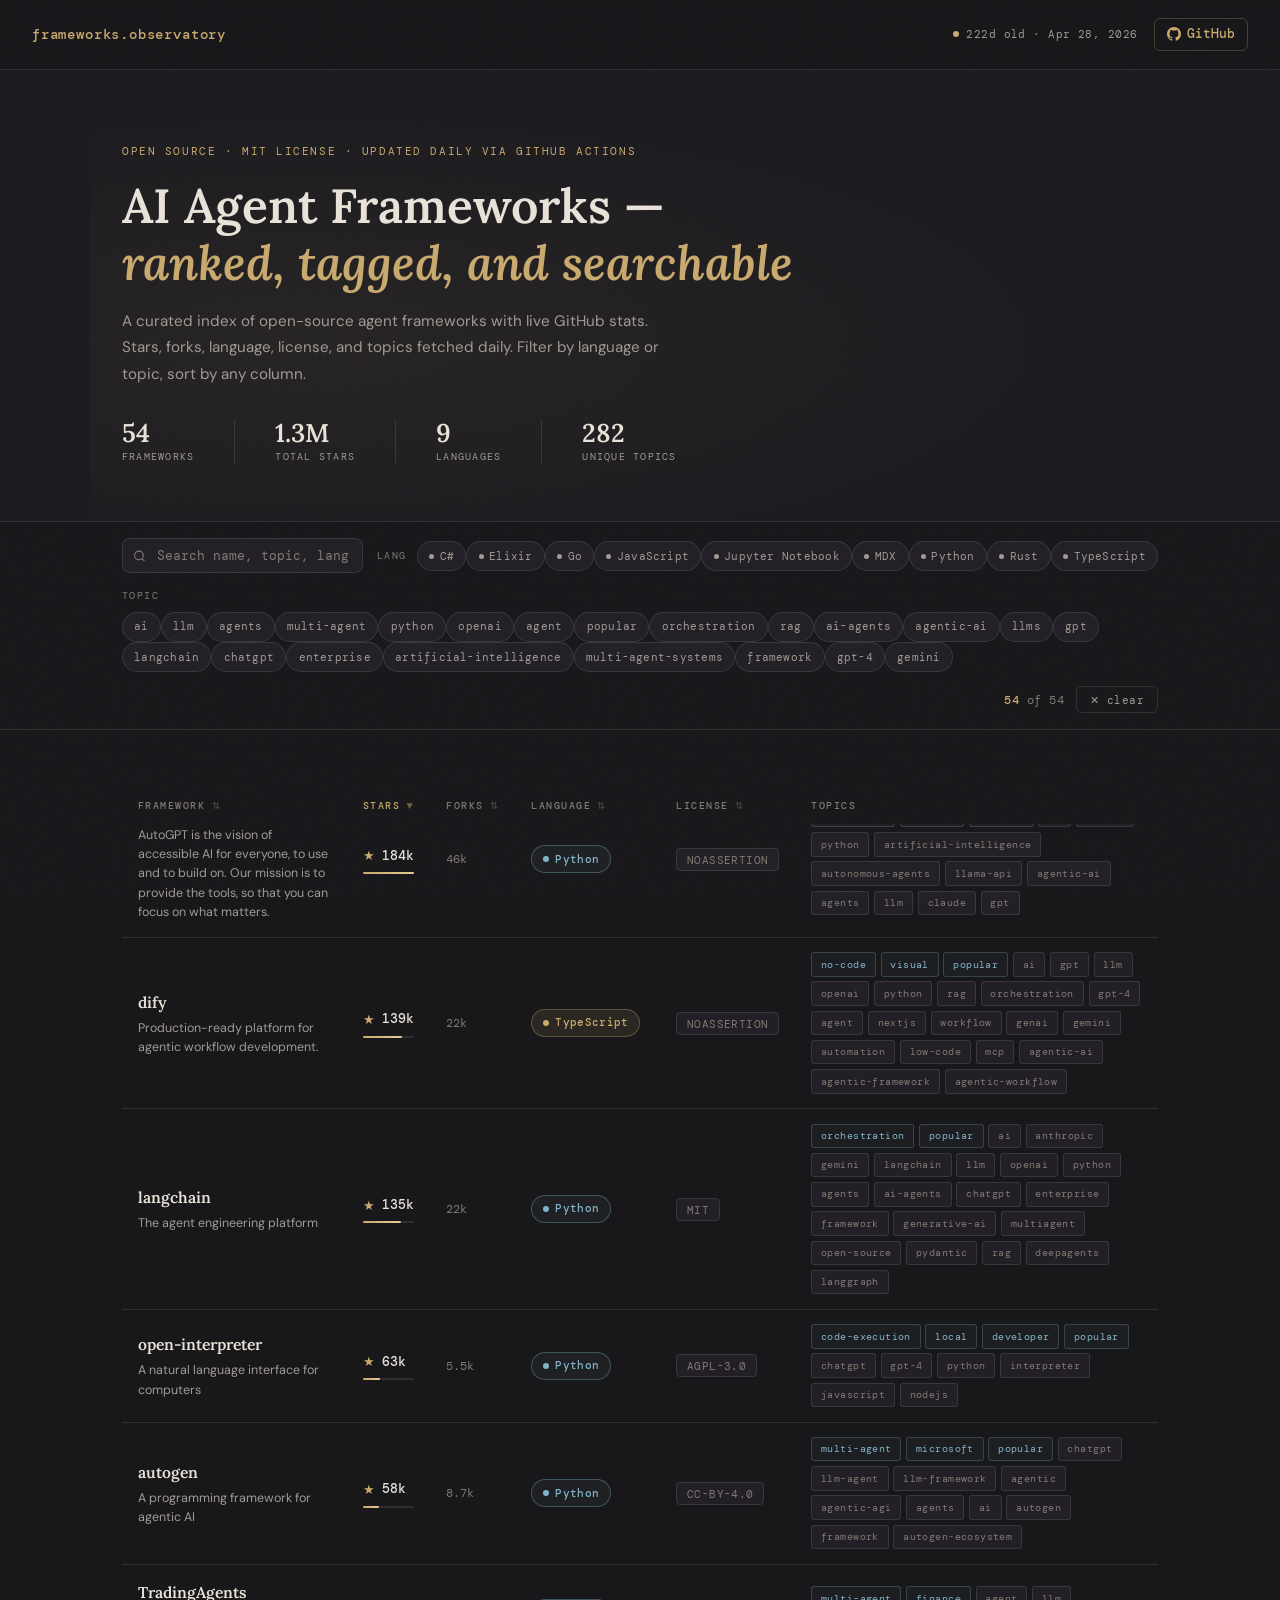
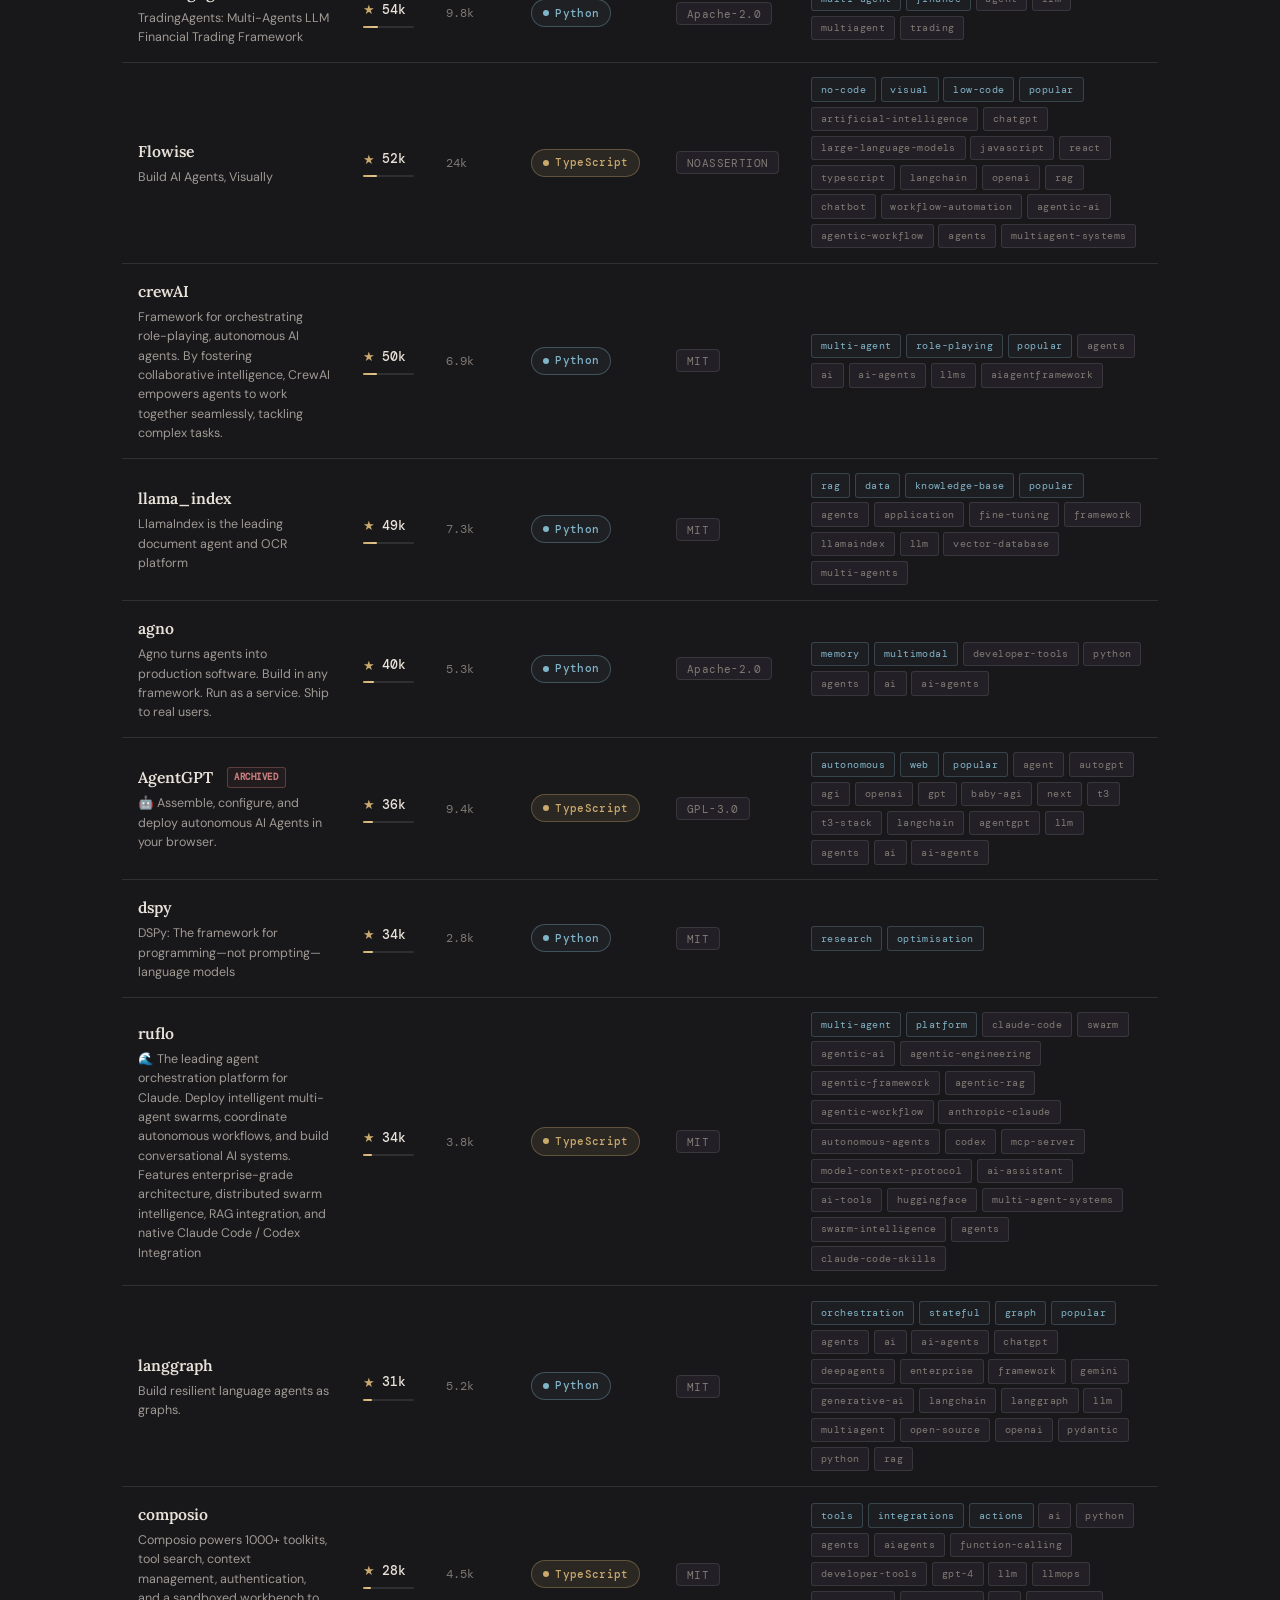
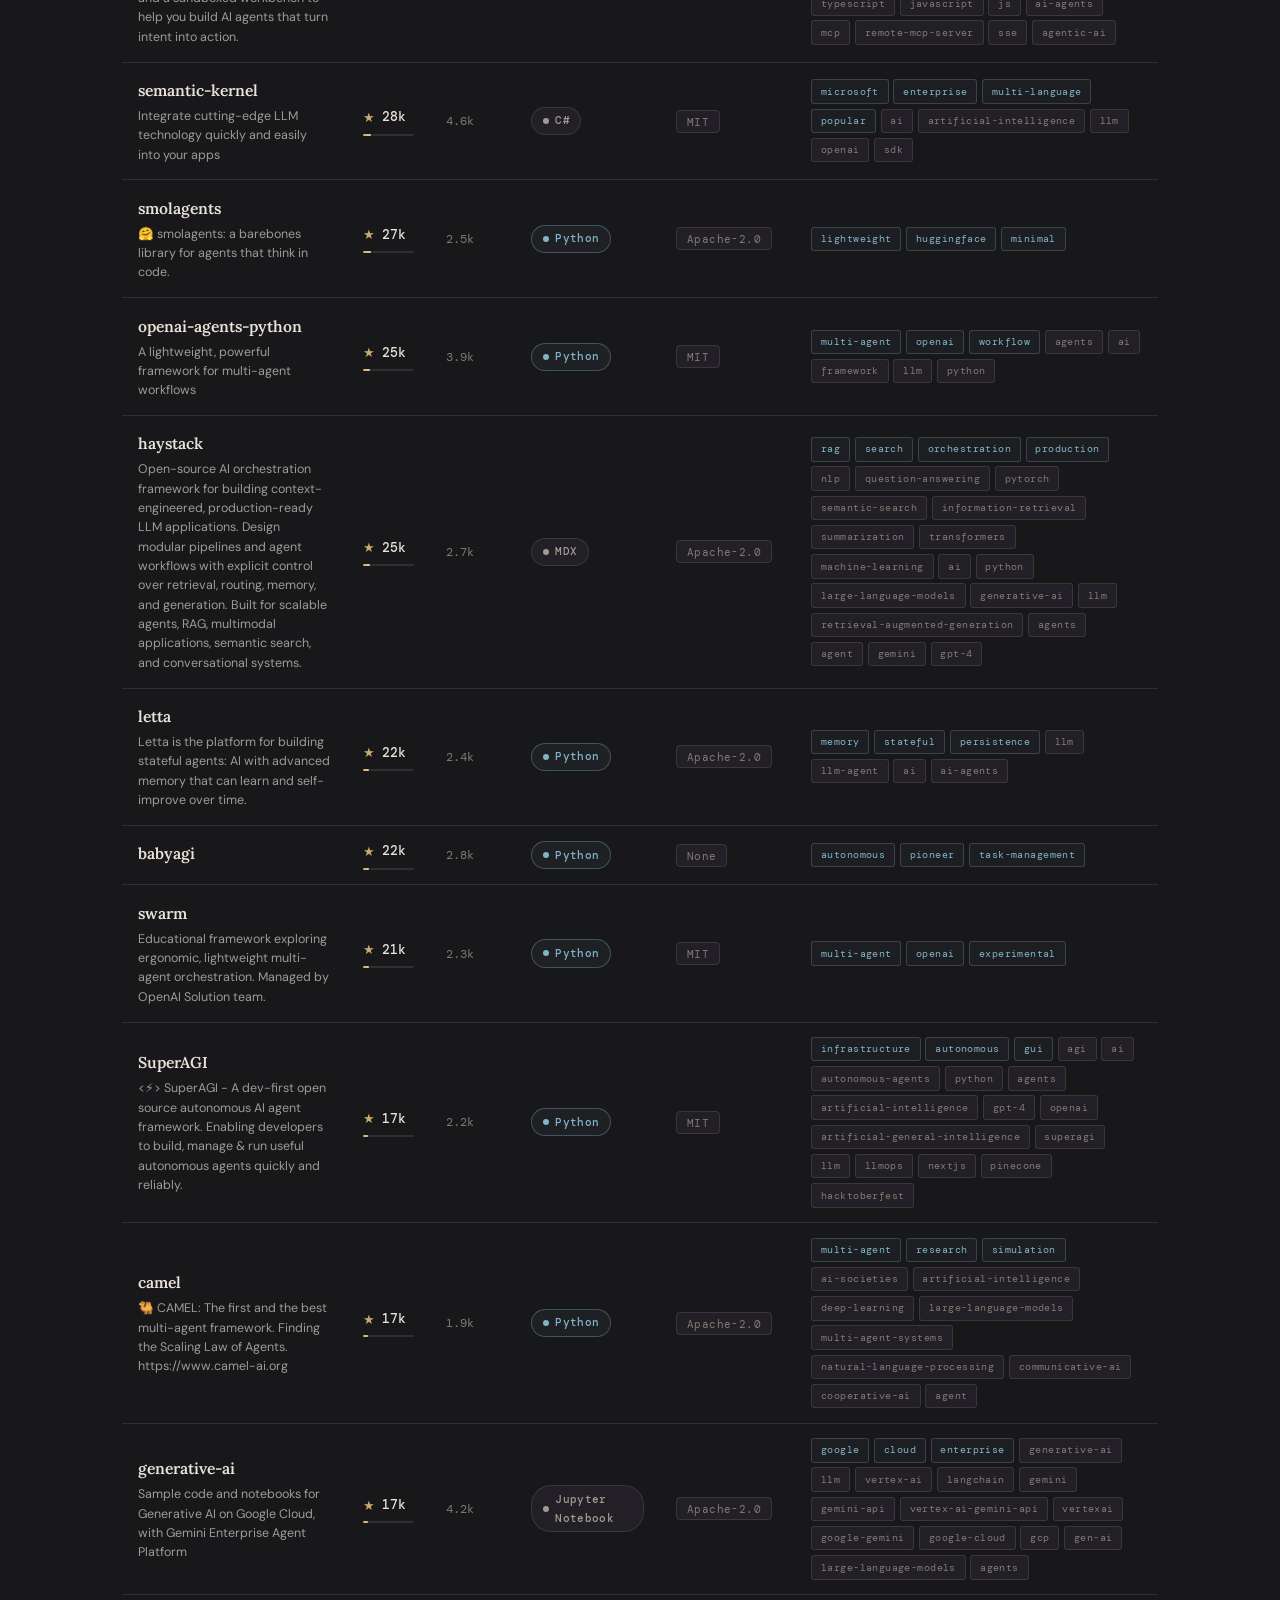
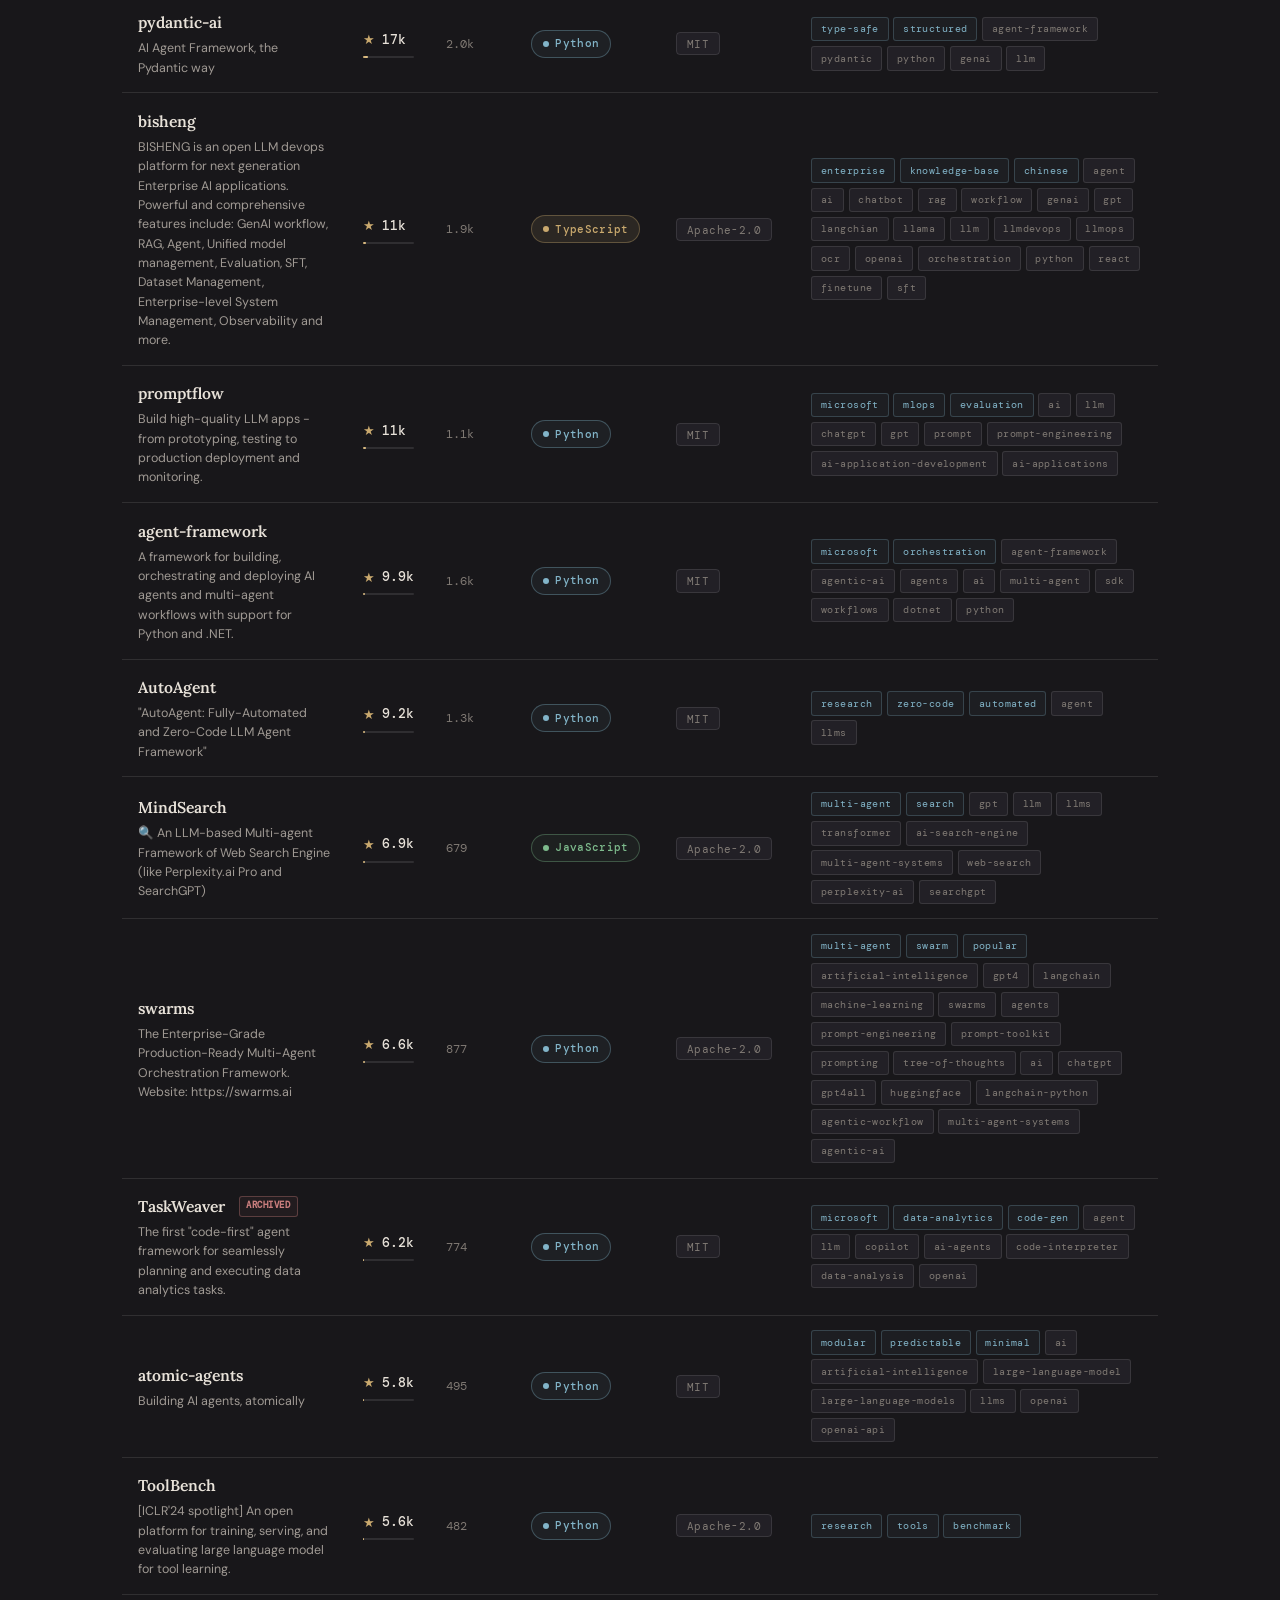
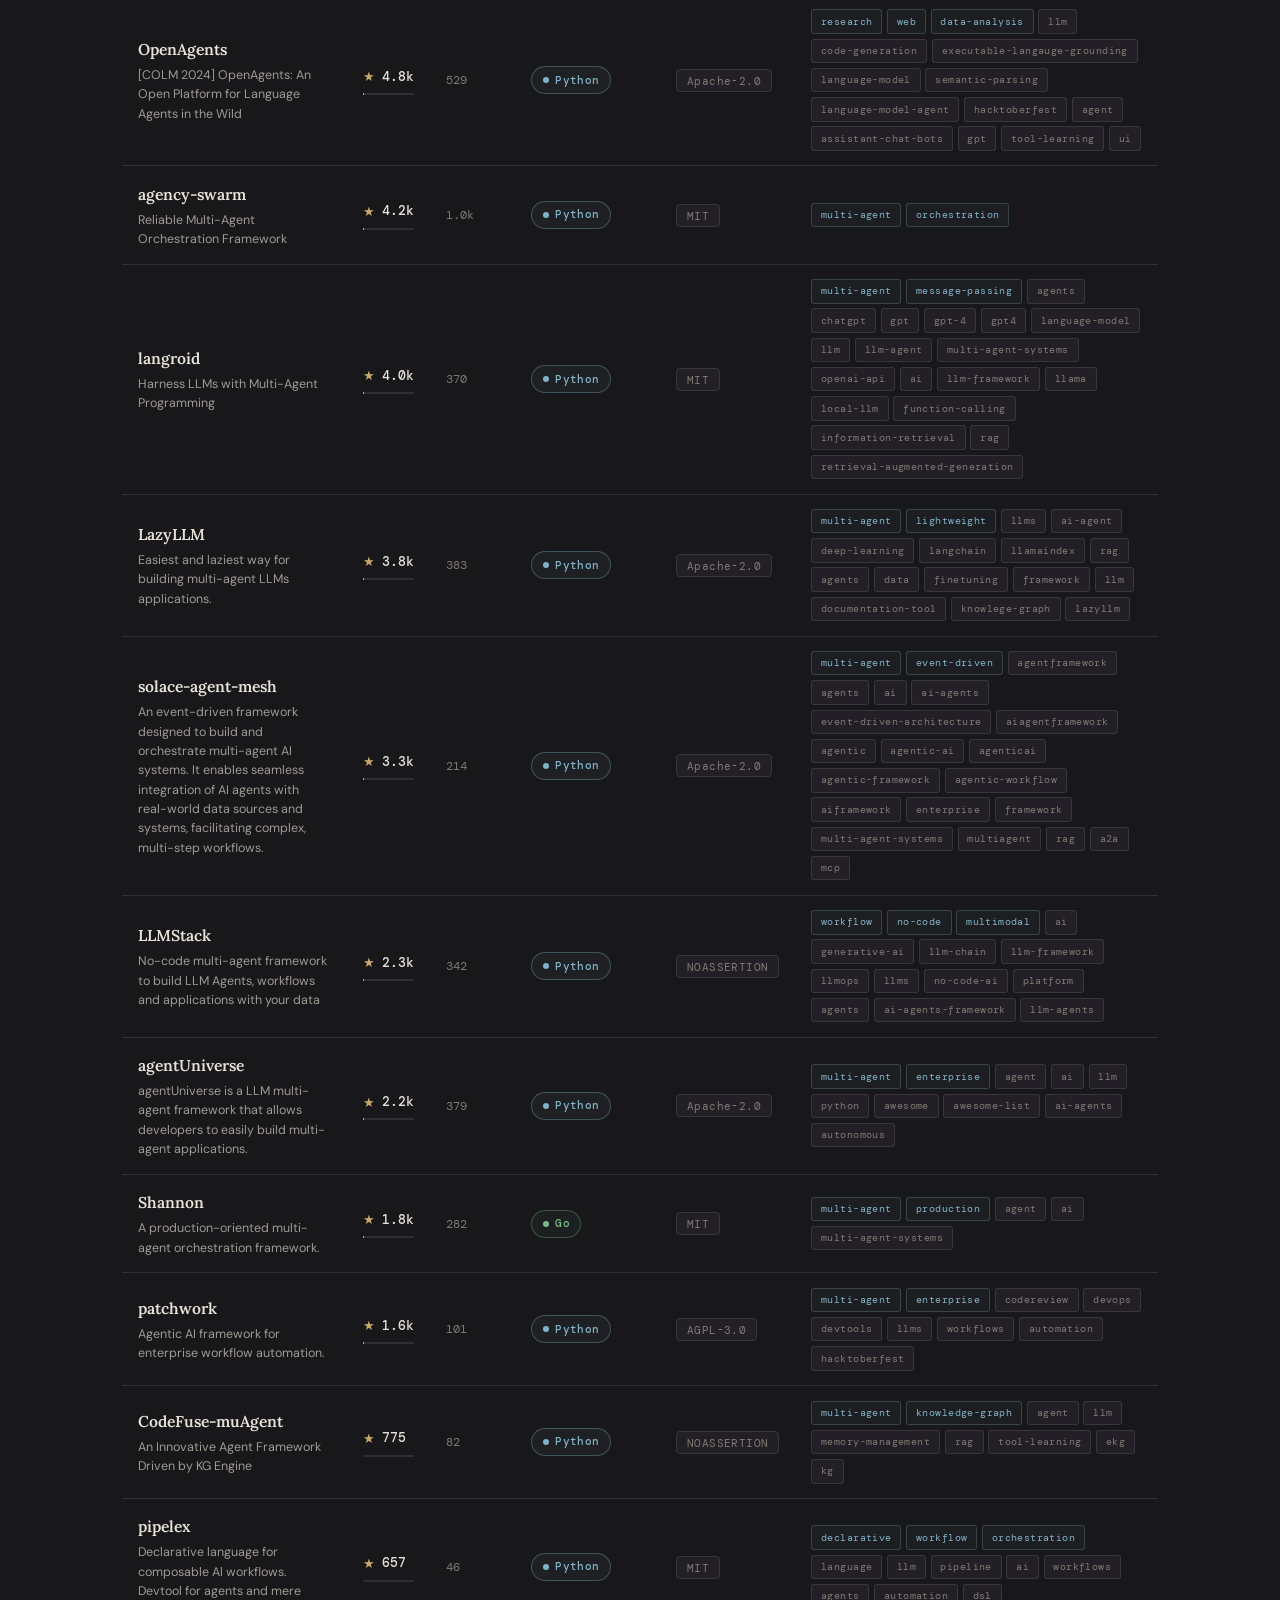
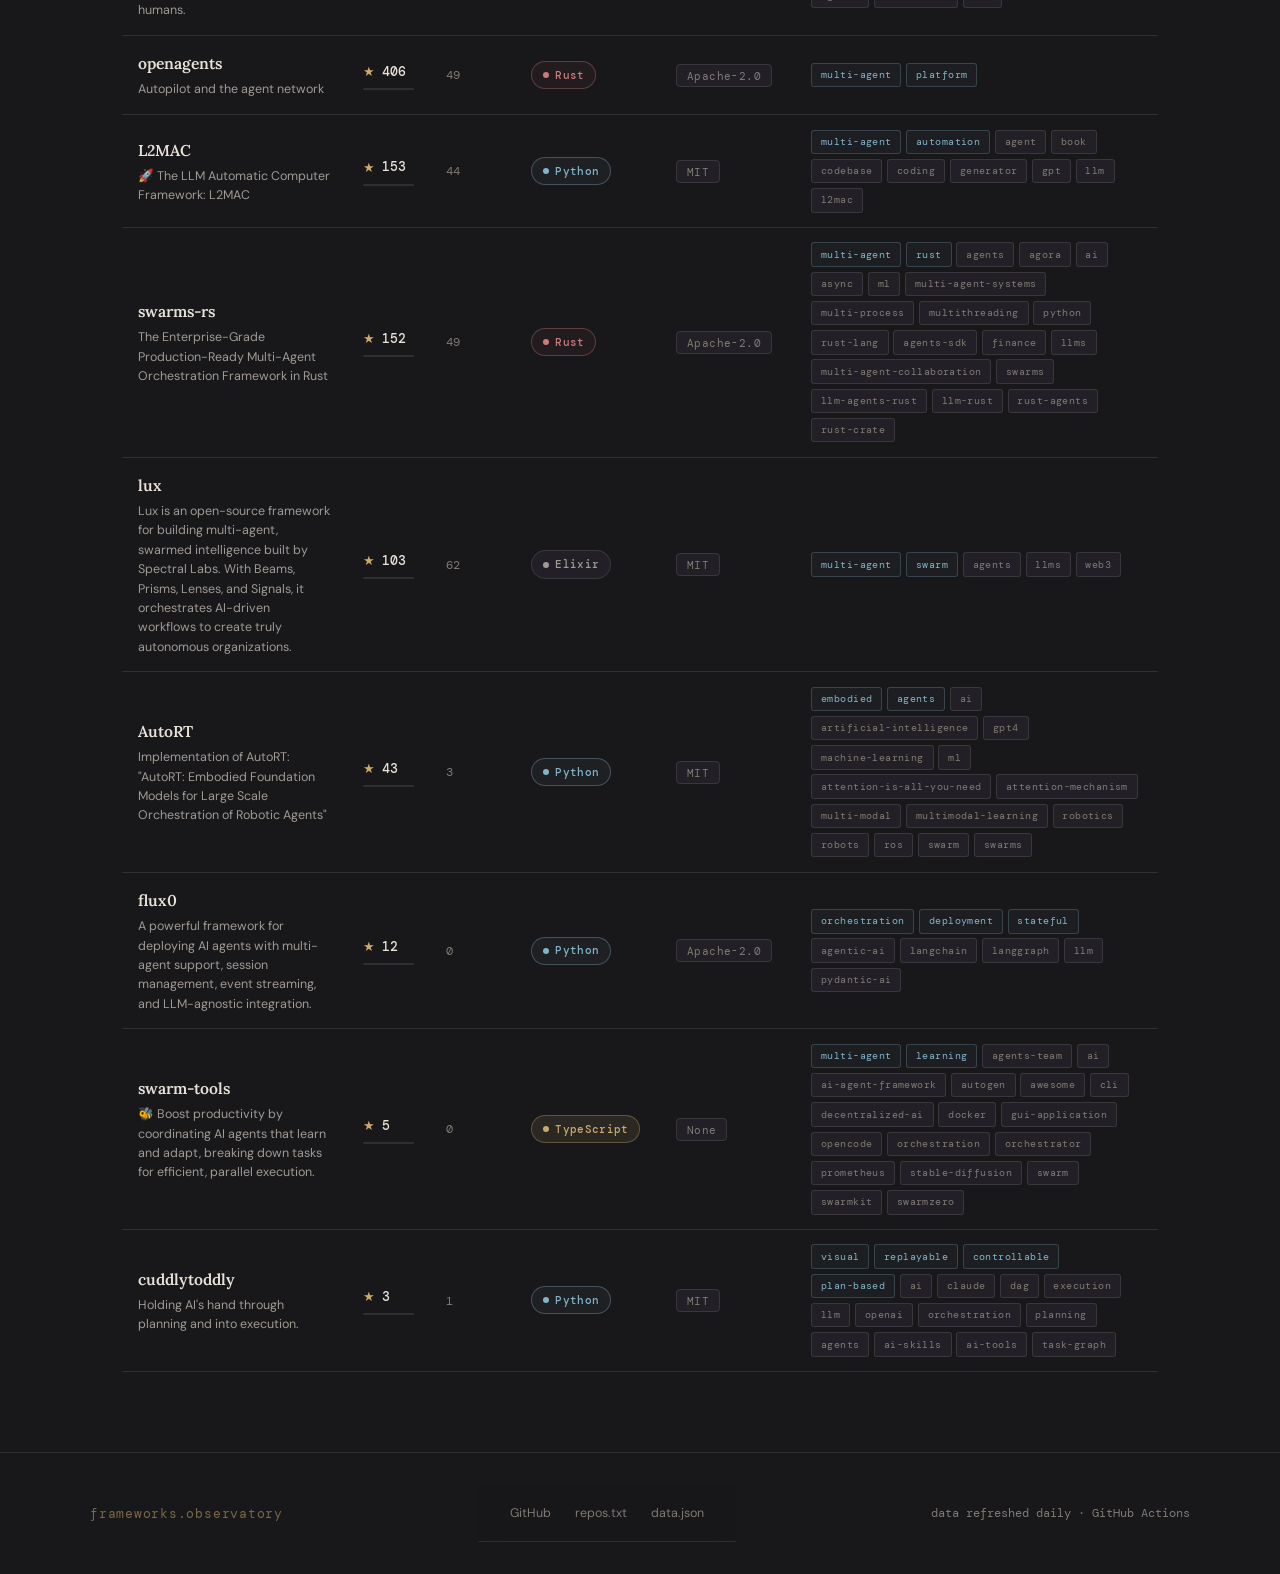
==== commit 2c9db890: "Update sticky header styling in ai_agent_frameworks.html Replaced border-bottom with box-shadow for " ====
--- a/ai_agent_frameworks.html
+++ b/ai_agent_frameworks.html
@@ -283,11 +283,16 @@
   margin-top: .875rem; min-width: 860px;
 }
 
-/* header row */
+/* header row
+   FIX: border-bottom replaced with box-shadow so the separator line
+   travels with the sticky element instead of being clipped by the
+   table's border-collapse model (which assigns the shared border to
+   the first tbody row, causing it to scroll away and leave the sticky
+   header visually overlapping the first data row).                    */
 thead th {
   position: sticky; top: 57px; z-index: 10;
   background: var(--bg);
-  border-bottom: 1px solid var(--border);
+  box-shadow: 0 1px 0 var(--border);   /* ← was: border-bottom: 1px solid var(--border) */
   padding: .6rem 1rem;
   text-align: left;
   font-family: var(--mono); font-size: .65rem;
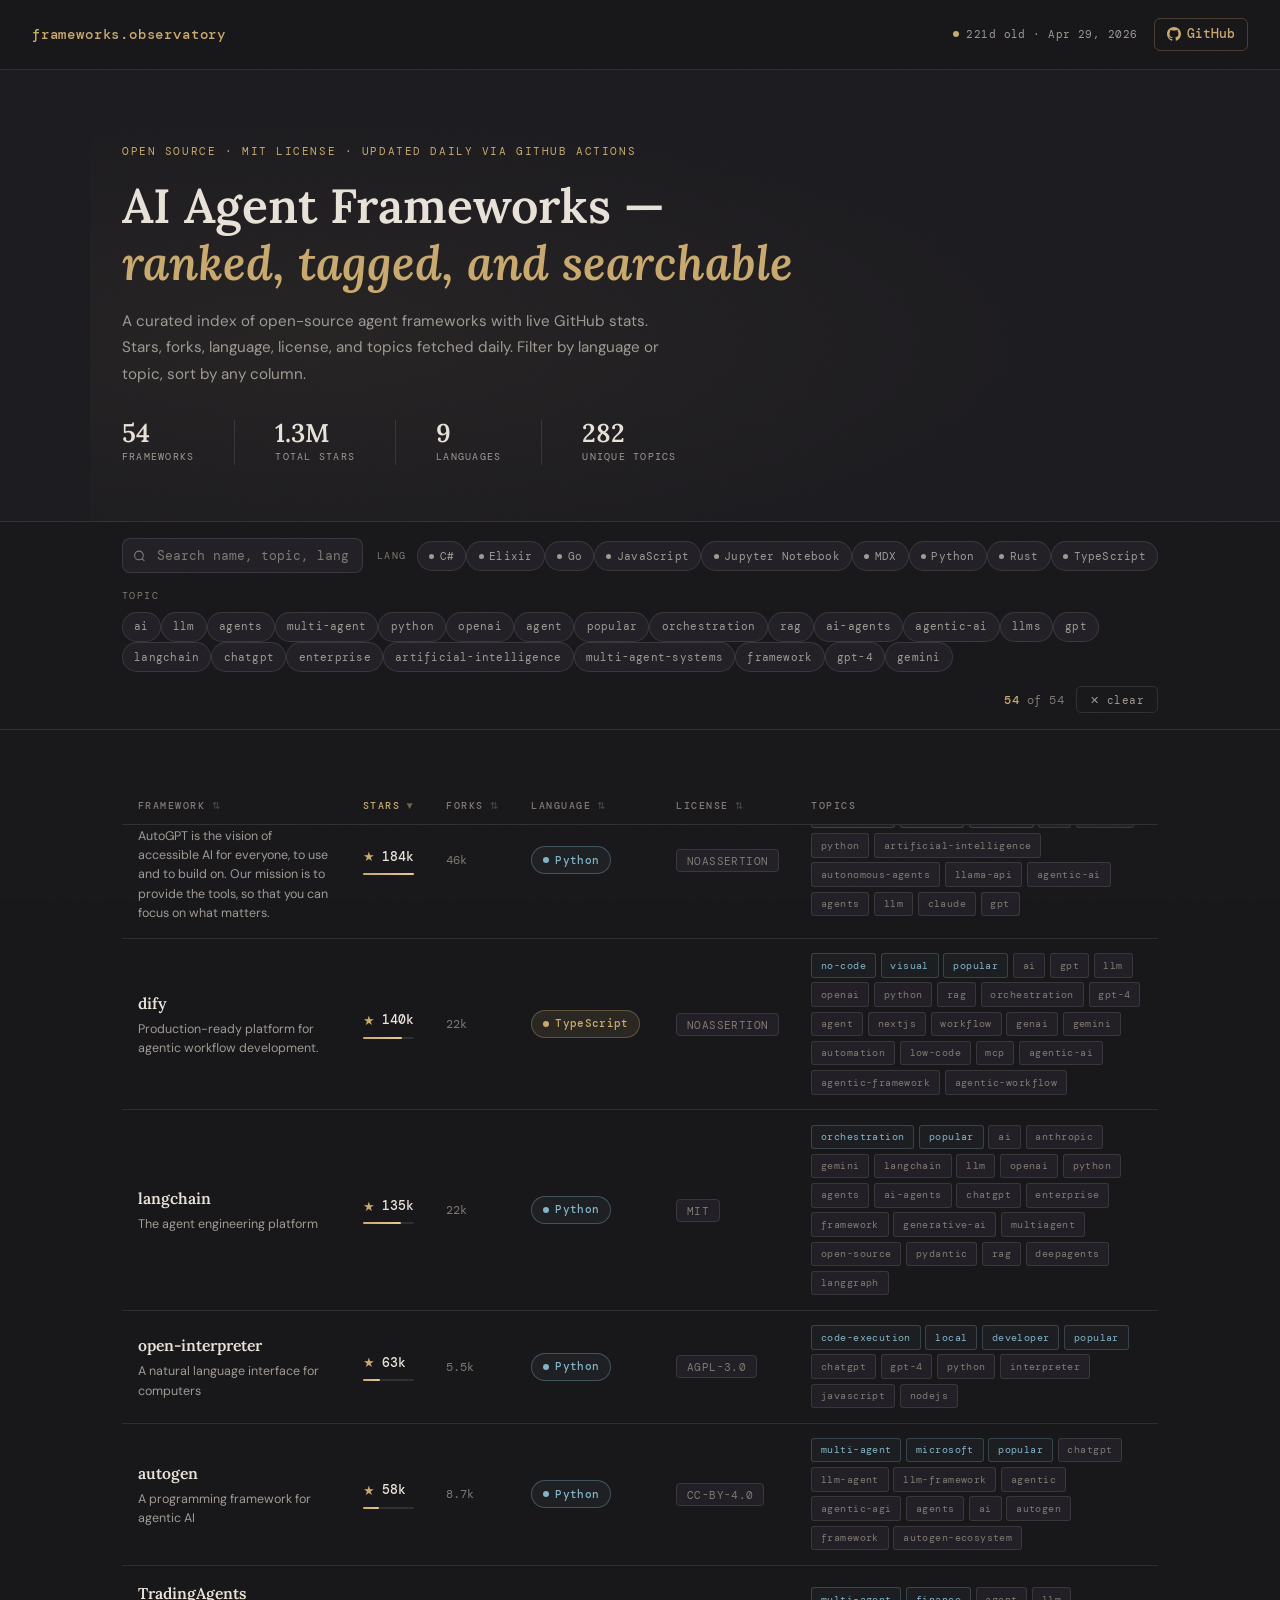
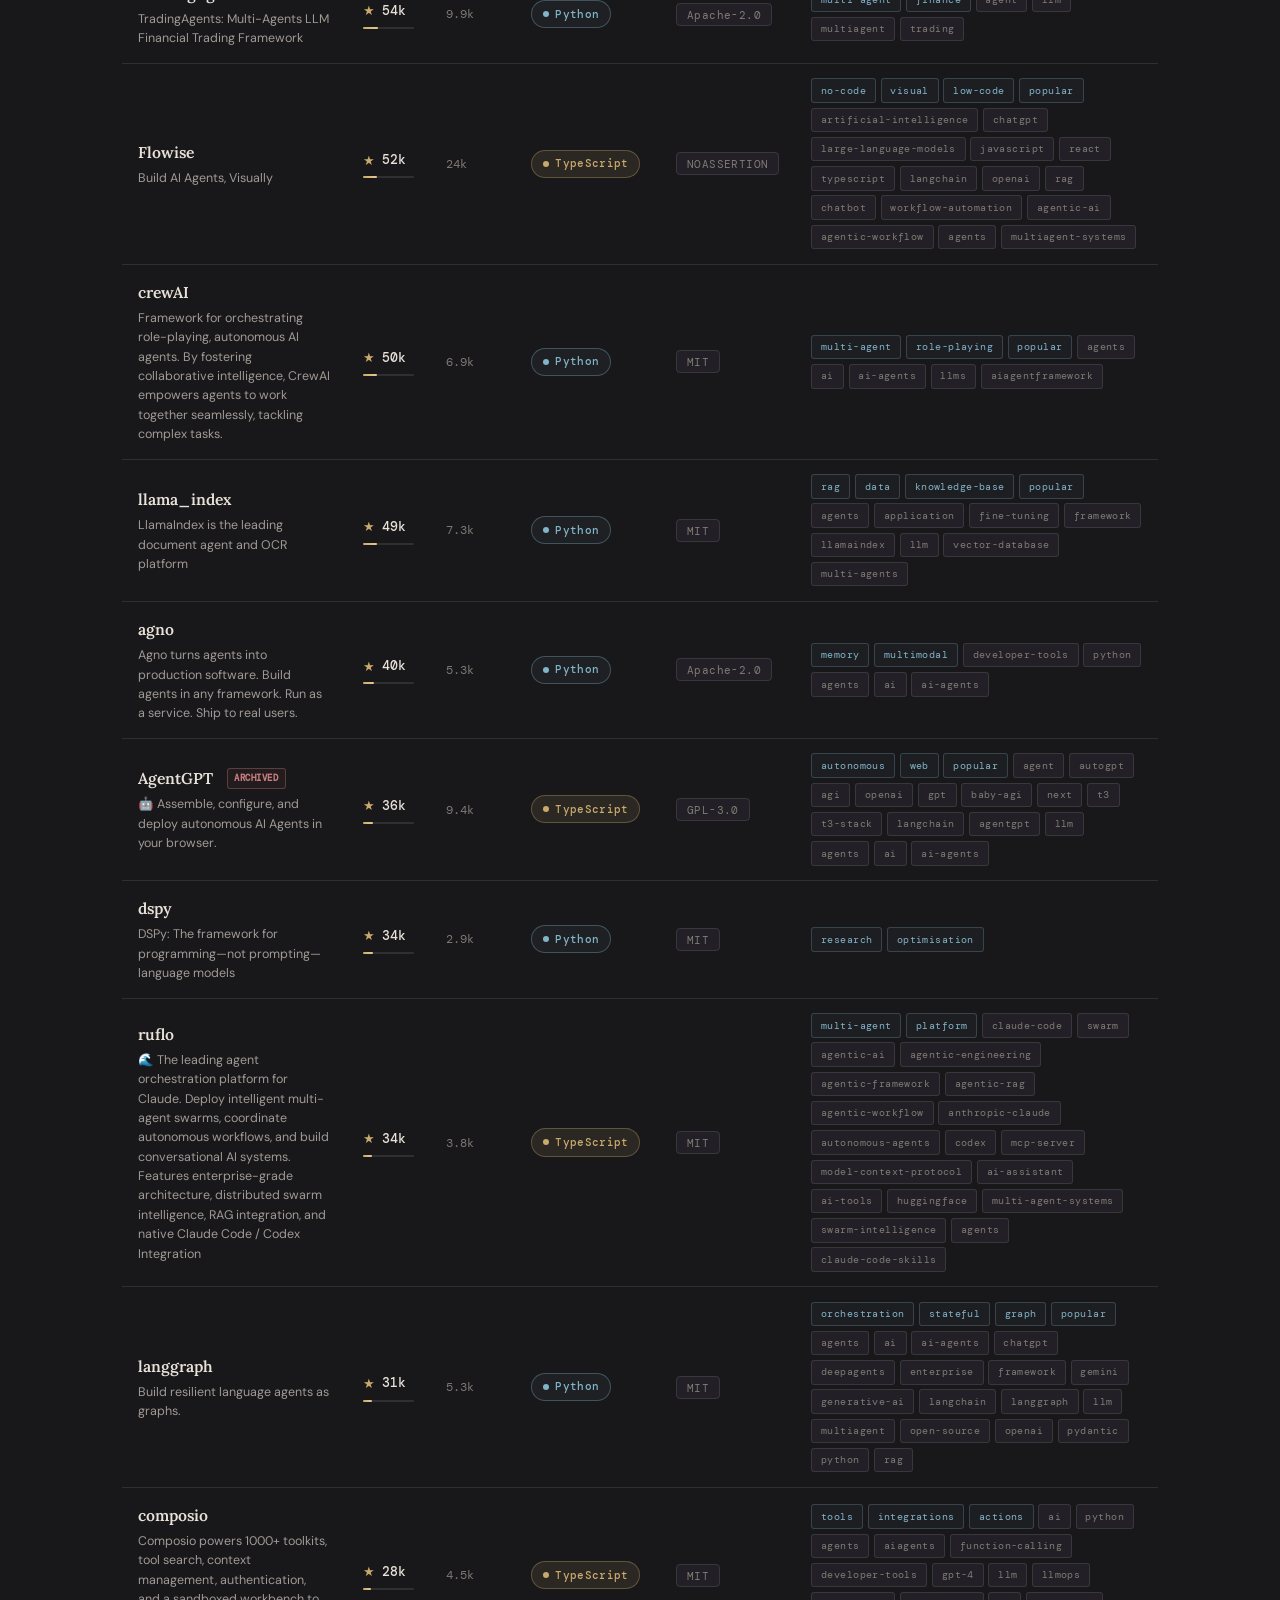
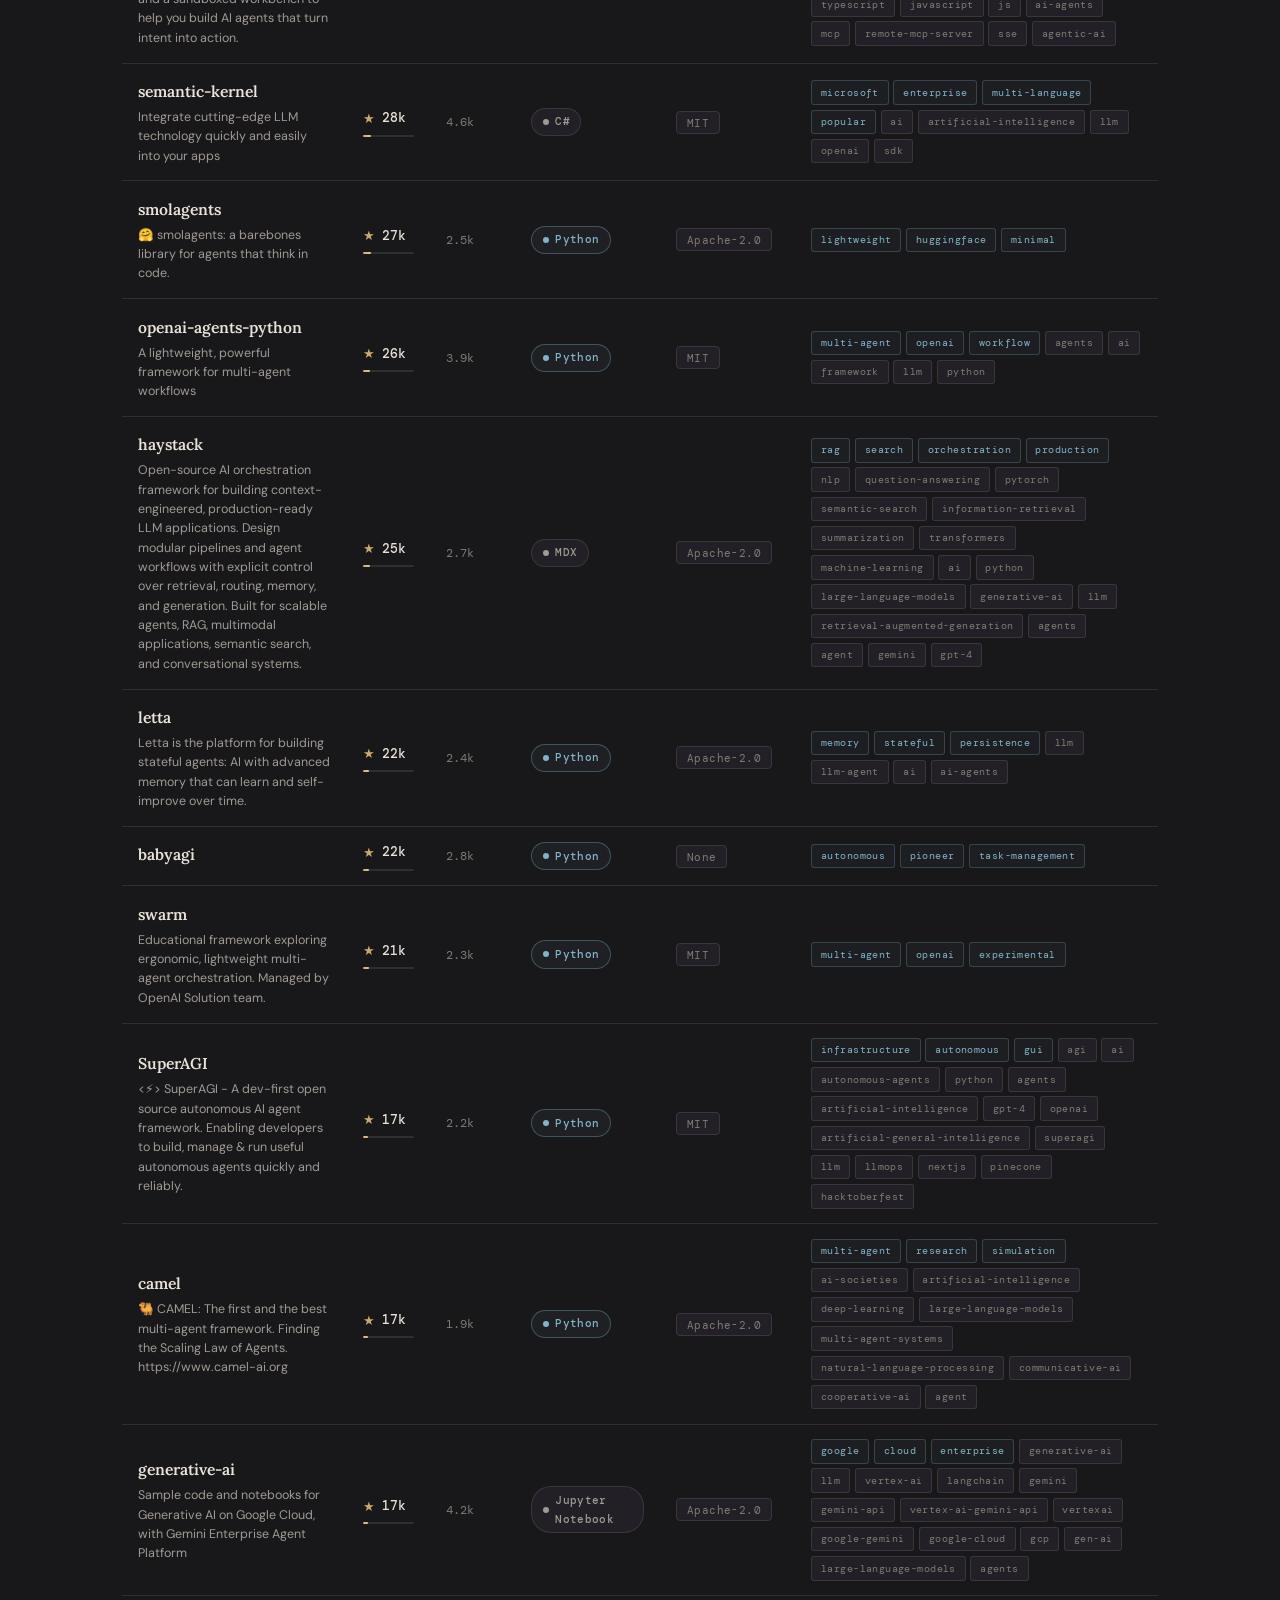
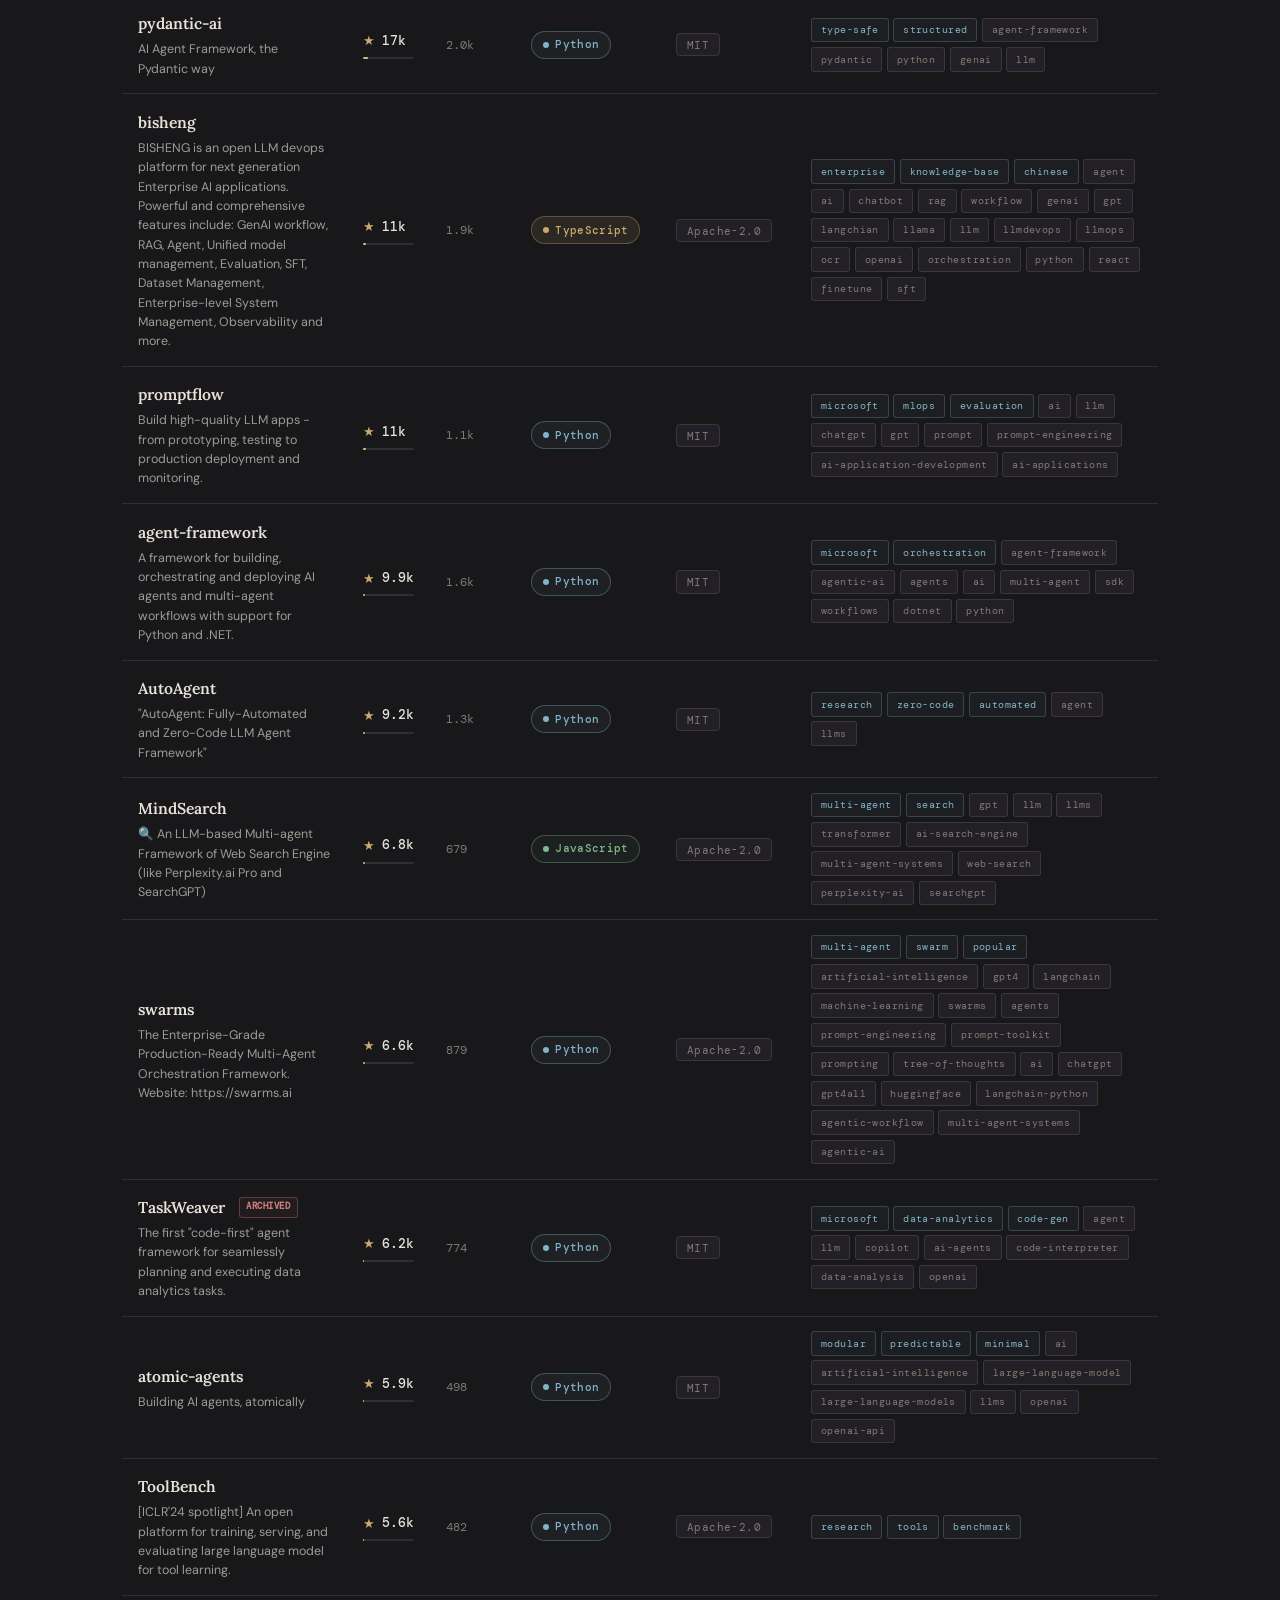
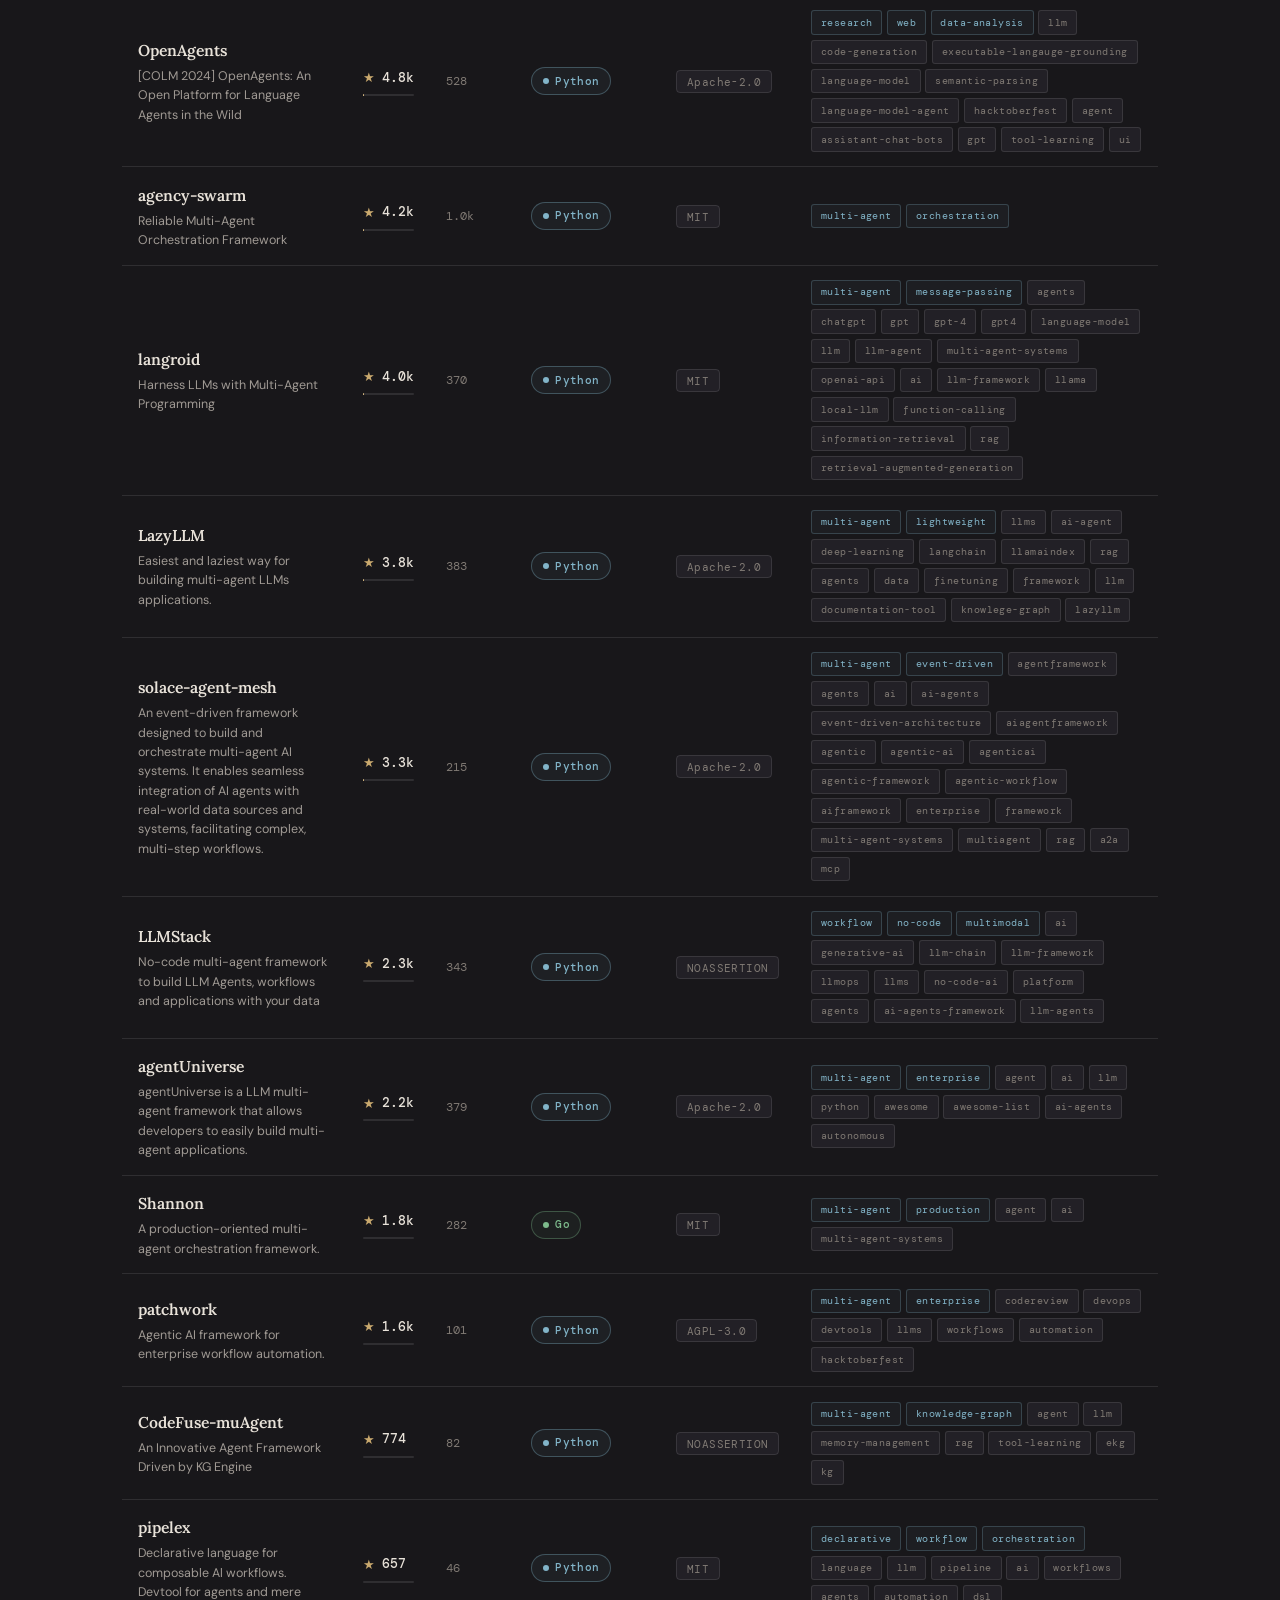
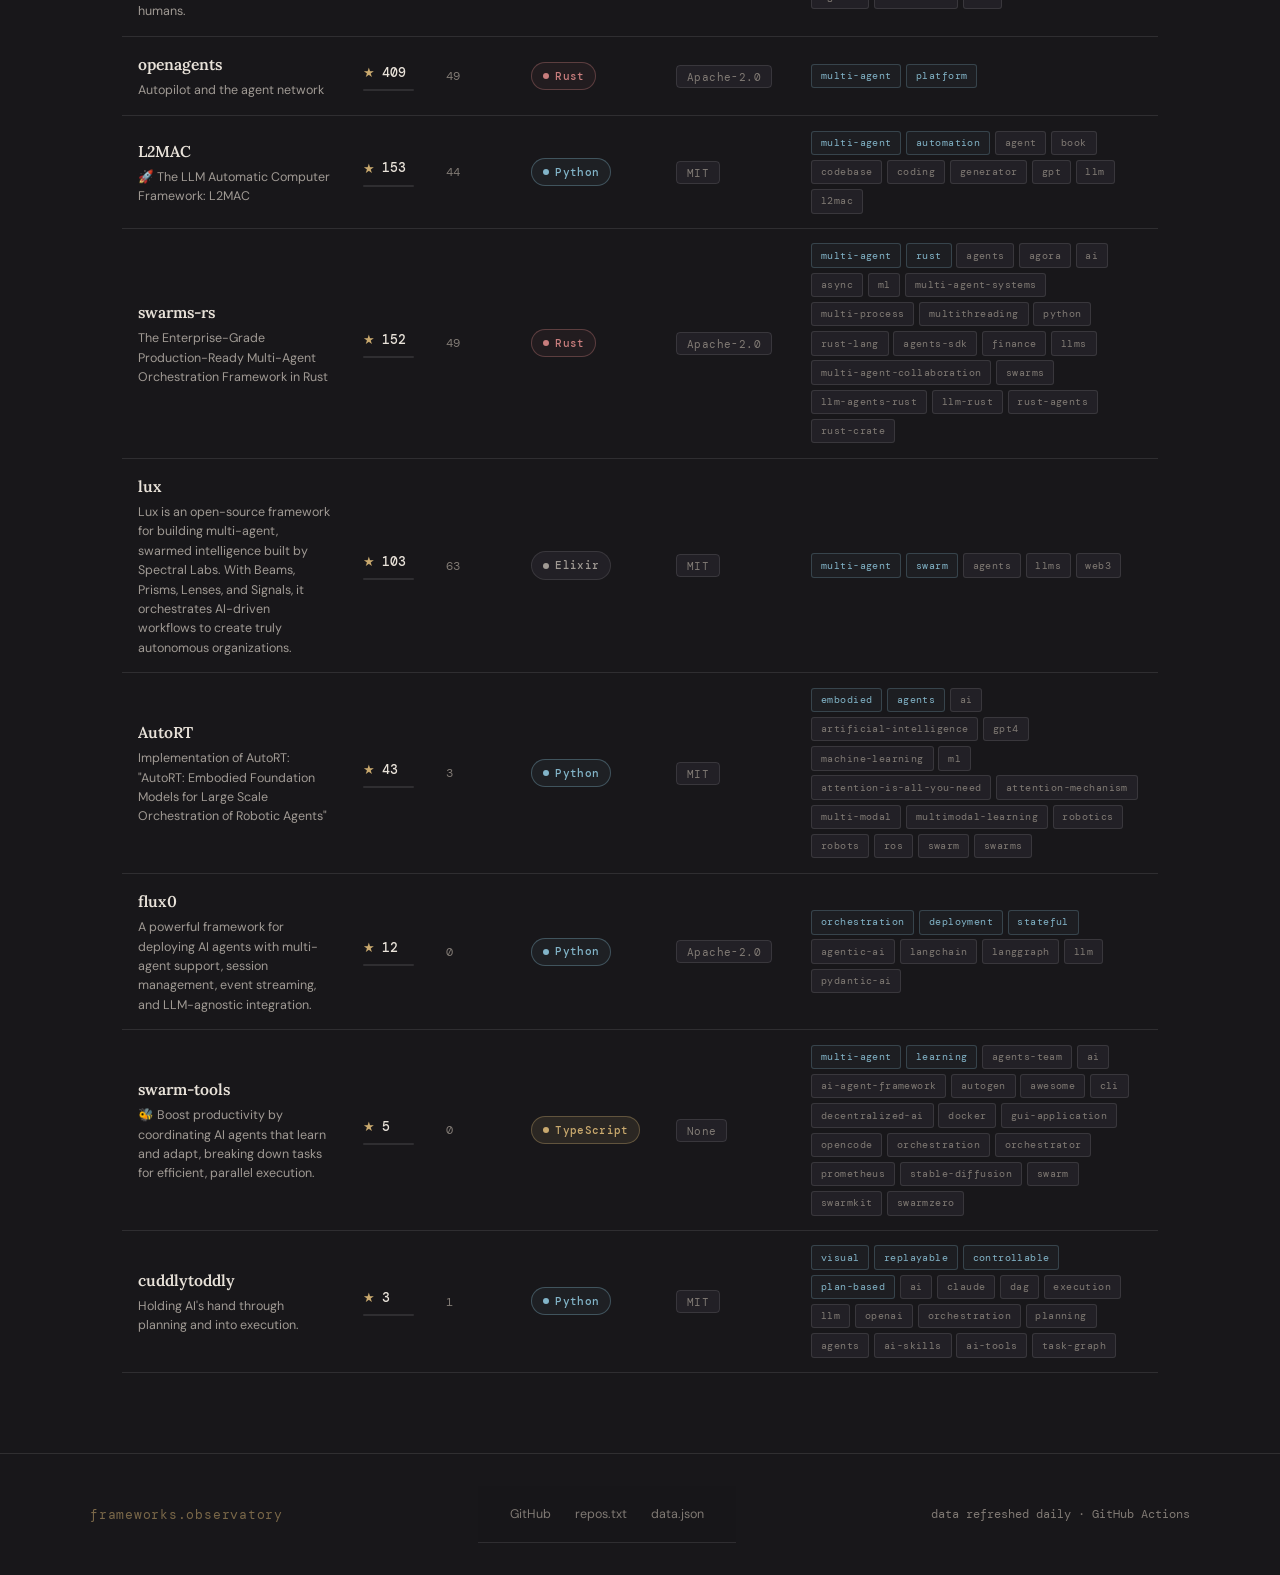
==== commit a9f8914a: "Refactor CSS and HTML for improved structure Refactor CSS styles and HTML structure for better reada" ====
--- a/ai_agent_frameworks.html
+++ b/ai_agent_frameworks.html
@@ -8,21 +8,12 @@
 <link rel="preconnect" href="https://fonts.gstatic.com" crossorigin>
 <link href="https://fonts.googleapis.com/css2?family=Lora:ital,wght@0,400;0,600;1,400&family=DM+Mono:wght@300;400;500&family=DM+Sans:opsz,wght@9..40,300;9..40,400;9..40,500&display=swap" rel="stylesheet">
 <style>
-/* =========================================================
-   AI Agent Frameworks Observatory
-   warm-technical editorial · deep charcoal · amber · slate
-
-   Palette revision — contrast audit fixes:
-     --muted  #7a7570 → #a09a94  (3.9→6.4:1 on bg)  ✅ AA
-     --dim    #45403c → #807a74  (1.7→4.2:1 on bg)  ✅ AA
-     --border rgba(255,255,255,0.07) → 0.10           ↑ card legibility
-   ========================================================= */
 :root {
   --bg:        #18171a;
   --bg-alt:    #1c1b1f;
   --bg-card:   #222026;
   --bg-code:   #111013;
-  --border:    rgba(255,255,255,0.10);   /* was 0.07 */
+  --border:    rgba(255,255,255,0.10);
   --bwarm:     rgba(201,169,110,0.28);
   --amber:     #c9a96e;
   --amber-dim: rgba(201,169,110,0.11);
@@ -30,8 +21,8 @@
   --green:     #7dba8c;
   --red:       #c87d7d;
   --text:      #e8e2d9;
-  --muted:     #a09a94;   /* was #7a7570 — lifted to 6.4:1 on --bg */
-  --dim:       #807a74;   /* was #45403c — lifted to 4.2:1 on --bg  */
+  --muted:     #a09a94;
+  --dim:       #807a74;
   --serif:     'Lora', Georgia, serif;
   --mono:      'DM Mono', 'Fira Code', monospace;
   --sans:      'DM Sans', system-ui, sans-serif;
@@ -52,7 +43,6 @@
   overflow-x: hidden;
 }
 
-/* noise texture overlay */
 body::before {
   content: '';
   pointer-events: none;
@@ -78,7 +68,6 @@
   transition: opacity .4s ease;
 }
 #loading-screen.hidden { opacity: 0; pointer-events: none; }
-
 .loader-eyebrow {
   font-family: var(--mono); font-size: .7rem;
   letter-spacing: .14em; text-transform: uppercase;
@@ -88,15 +77,8 @@
   font-family: var(--serif); font-size: 1.5rem; font-weight: 600;
   color: var(--text);
 }
-.loader-bar-wrap {
-  width: 180px; height: 1px;
-  background: var(--border);
-}
-.loader-bar {
-  height: 1px; width: 0%;
-  background: var(--amber);
-  transition: width .4s ease;
-}
+.loader-bar-wrap { width: 180px; height: 1px; background: var(--border); }
+.loader-bar { height: 1px; width: 0%; background: var(--amber); transition: width .4s ease; }
 .loader-status {
   font-family: var(--mono); font-size: .72rem;
   color: var(--muted); letter-spacing: .06em;
@@ -117,10 +99,7 @@
   color: var(--amber); letter-spacing: .06em; font-weight: 500;
 }
 .nav-right { display: flex; gap: 1rem; align-items: center; }
-.nav-right a {
-  color: var(--muted); font-size: .82rem;
-  font-family: var(--mono); transition: color .18s;
-}
+.nav-right a { color: var(--muted); font-size: .82rem; font-family: var(--mono); transition: color .18s; }
 .nav-right a:hover { color: var(--text); opacity: 1; }
 .nav-gh {
   display: flex; align-items: center; gap: .4rem;
@@ -142,157 +121,110 @@
 }
 .pulse-dot.stale   { background: var(--amber); animation: none; }
 .pulse-dot.unknown { background: var(--dim);   animation: none; }
-
 @keyframes pulse {
   0%,100% { opacity:1; transform:scale(1); }
   50%      { opacity:.4; transform:scale(.75); }
 }
 
 /* ── HERO ── */
-header {
-  border-bottom: 1px solid var(--border);
-  background: var(--bg-alt);
-}
-.hero {
-  max-width: var(--max); margin: 0 auto;
-  padding: 4.5rem 2rem 3.5rem;
-  position: relative;
-}
+header { border-bottom: 1px solid var(--border); background: var(--bg-alt); }
+.hero { max-width: var(--max); margin: 0 auto; padding: 4.5rem 2rem 3.5rem; position: relative; }
 .hero::after {
   content: ''; position: absolute; top: 0; left: 0; right: 0; bottom: 0;
   background: radial-gradient(ellipse at 20% 60%, rgba(201,169,110,.06) 0%, transparent 60%);
   pointer-events: none; z-index: 0;
 }
 .hero-inner { position: relative; z-index: 1; }
-
 .eyebrow {
   font-family: var(--mono); font-size: .7rem; color: var(--amber);
   letter-spacing: .14em; text-transform: uppercase;
   margin-bottom: 1rem; opacity: .7;
   animation: up .5s ease both;
 }
-.hero h1 {
-  font-size: clamp(2rem, 4vw, 3rem);
-  color: var(--text); margin-bottom: 1rem;
-  animation: up .5s .06s ease both;
-}
-.hero-sub {
-  font-size: .95rem; color: var(--muted);
-  max-width: 560px; margin-bottom: 2rem; line-height: 1.75;
-  animation: up .5s .12s ease both;
-}
-.hero-stats {
-  display: flex; gap: 2.5rem; flex-wrap: wrap;
-  animation: up .5s .18s ease both;
-}
+.hero h1 { font-size: clamp(2rem, 4vw, 3rem); color: var(--text); margin-bottom: 1rem; animation: up .5s .06s ease both; }
+.hero-sub { font-size: .95rem; color: var(--muted); max-width: 560px; margin-bottom: 2rem; line-height: 1.75; animation: up .5s .12s ease both; }
+.hero-stats { display: flex; gap: 2.5rem; flex-wrap: wrap; animation: up .5s .18s ease both; }
 .hero-stat { display: flex; flex-direction: column; gap: .15rem; }
-.hero-stat-val {
-  font-family: var(--serif); font-size: 1.6rem; font-weight: 600;
-  color: var(--text); line-height: 1;
-}
-.hero-stat-lbl {
-  font-family: var(--mono); font-size: .65rem; color: var(--muted);
-  letter-spacing: .12em; text-transform: uppercase;
-}
+.hero-stat-val { font-family: var(--serif); font-size: 1.6rem; font-weight: 600; color: var(--text); line-height: 1; }
+.hero-stat-lbl { font-family: var(--mono); font-size: .65rem; color: var(--muted); letter-spacing: .12em; text-transform: uppercase; }
 .stat-divider { width: 1px; background: var(--border); align-self: stretch; }
 
 /* ── CONTROLS ── */
-.controls-section {
-  border-bottom: 1px solid var(--border);
-  background: var(--bg);
-}
+.controls-section { border-bottom: 1px solid var(--border); background: var(--bg); }
 .controls-inner {
   max-width: var(--max); margin: 0 auto;
   padding: 1rem 2rem;
   display: flex; flex-wrap: wrap; gap: .875rem; align-items: center;
 }
-
-/* search */
 .search-wrap { position: relative; flex: 1; min-width: 200px; max-width: 320px; }
-.search-wrap svg {
-  position: absolute; left: 11px; top: 50%;
-  transform: translateY(-50%);
-  color: var(--dim); pointer-events: none;
-}
+.search-wrap svg { position: absolute; left: 11px; top: 50%; transform: translateY(-50%); color: var(--dim); pointer-events: none; }
 input[type="text"] {
-  width: 100%;
-  background: var(--bg-card);
-  border: 1px solid var(--border);
-  border-radius: var(--r);
-  padding: .5rem .875rem .5rem 2.1rem;
-  color: var(--text);
-  font-family: var(--mono); font-size: .8rem;
-  outline: none;
-  transition: border-color .18s;
+  width: 100%; background: var(--bg-card); border: 1px solid var(--border);
+  border-radius: var(--r); padding: .5rem .875rem .5rem 2.1rem;
+  color: var(--text); font-family: var(--mono); font-size: .8rem;
+  outline: none; transition: border-color .18s;
 }
 input[type="text"]::placeholder { color: var(--dim); }
 input[type="text"]:focus { border-color: var(--bwarm); }
-
-/* filter groups */
 .filter-group { display: flex; flex-wrap: wrap; gap: .4rem; align-items: center; }
-.filter-label {
-  font-family: var(--mono); font-size: .65rem;
-  color: var(--dim); letter-spacing: .14em;
-  text-transform: uppercase; padding-right: .25rem;
-}
-
+.filter-label { font-family: var(--mono); font-size: .65rem; color: var(--dim); letter-spacing: .14em; text-transform: uppercase; padding-right: .25rem; }
 .tag-pill {
   display: inline-flex; align-items: center; gap: .35rem;
-  padding: .28rem .7rem;
-  border-radius: 20px;
-  border: 1px solid var(--border);
-  background: var(--bg-card);
-  font-family: var(--mono); font-size: .7rem;
-  color: var(--muted); cursor: pointer;
-  transition: border-color .15s, color .15s, background .15s;
+  padding: .28rem .7rem; border-radius: 20px;
+  border: 1px solid var(--border); background: var(--bg-card);
+  font-family: var(--mono); font-size: .7rem; color: var(--muted);
+  cursor: pointer; transition: border-color .15s, color .15s, background .15s;
   user-select: none; letter-spacing: .02em;
 }
 .tag-pill:hover  { border-color: var(--bwarm); color: var(--amber); }
 .tag-pill.active { border-color: var(--bwarm); color: var(--amber); background: var(--amber-dim); }
 .tag-pill .dot   { width: 5px; height: 5px; border-radius: 50%; background: currentColor; }
-
 .controls-right { margin-left: auto; display: flex; gap: .75rem; align-items: center; }
-.result-count {
-  font-family: var(--mono); font-size: .75rem; color: var(--dim);
-  letter-spacing: .04em; white-space: nowrap;
-}
+.result-count { font-family: var(--mono); font-size: .75rem; color: var(--dim); letter-spacing: .04em; white-space: nowrap; }
 .result-count b { color: var(--amber); font-weight: 500; }
-
 .btn-clear {
-  padding: .35rem .8rem;
-  border-radius: 5px;
-  border: 1px solid var(--border);
-  background: transparent;
-  color: var(--muted);
-  font-family: var(--mono); font-size: .7rem;
-  cursor: pointer; transition: border-color .15s, color .15s;
-  letter-spacing: .04em;
+  padding: .35rem .8rem; border-radius: 5px;
+  border: 1px solid var(--border); background: transparent;
+  color: var(--muted); font-family: var(--mono); font-size: .7rem;
+  cursor: pointer; transition: border-color .15s, color .15s; letter-spacing: .04em;
 }
 .btn-clear:hover { border-color: var(--bwarm); color: var(--amber); }
 
 /* ── TABLE ── */
-.table-section {
-  max-width: var(--max); margin: 0 auto;
-  padding: 0 2rem 5rem;
-}
-
+.table-section { max-width: var(--max); margin: 0 auto; padding: 0 2rem 5rem; }
 .table-wrap { overflow-x: auto; }
 
 table {
-  width: 100%; border-collapse: collapse;
-  margin-top: .875rem; min-width: 860px;
-}
-
-/* header row
-   FIX: border-bottom replaced with box-shadow so the separator line
-   travels with the sticky element instead of being clipped by the
-   table's border-collapse model (which assigns the shared border to
-   the first tbody row, causing it to scroll away and leave the sticky
-   header visually overlapping the first data row).                    */
+  width: 100%;
+  /*
+   * FIX: border-collapse:separate + border-spacing:0 is the only reliable
+   * cross-browser solution for sticky thead with visible separators.
+   *
+   * With border-collapse:collapse the browser merges the thead/tbody boundary
+   * into a single "shared" border that it assigns to the first <tbody> row —
+   * not to the <th>. That border therefore scrolls away with the row, leaving
+   * the sticky header flush against the row below it (the "blocking" effect).
+   *
+   * With border-collapse:separate every cell owns its own borders, so the
+   * border-bottom on <th> is painted as part of the sticky element and
+   * travels with it correctly. border-spacing:0 collapses the cell gaps.
+   */
+  border-collapse: separate;
+  border-spacing: 0;
+  margin-top: .875rem;
+  min-width: 860px;
+}
+
 thead th {
-  position: sticky; top: 57px; z-index: 10;
+  position: sticky;
+  top: 57px;
+  /*
+   * z-index must be high enough to clear tbody rows that temporarily
+   * form stacking contexts via the rowIn animation (opacity/transform).
+   */
+  z-index: 100;
   background: var(--bg);
-  box-shadow: 0 1px 0 var(--border);   /* ← was: border-bottom: 1px solid var(--border) */
+  border-bottom: 1px solid var(--border);
   padding: .6rem 1rem;
   text-align: left;
   font-family: var(--mono); font-size: .65rem;
@@ -309,9 +241,7 @@
 .sort-icon.desc::after { content: '▼'; }
 .sort-icon.none::after { content: '⇅'; }
 
-/* data rows */
 tbody tr {
-  border-bottom: 1px solid var(--border);
   transition: background .14s;
   animation: rowIn .28s ease both;
 }
@@ -319,29 +249,27 @@
   from { opacity:0; transform:translateY(5px); }
   to   { opacity:1; transform:translateY(0); }
 }
-tbody tr:hover { background: var(--amber-dim); }
+/* hover must target td, not tr, because with border-separate tr has no bg */
+tbody tr:hover td { background: var(--amber-dim); }
 
 tbody td {
   padding: .9rem 1rem;
   vertical-align: middle;
   font-size: .875rem;
+  /* border moved to td (required with border-collapse:separate) */
+  border-bottom: 1px solid var(--border);
 }
 
 /* ── NAME CELL ── */
 .fw-name-link {
   font-family: var(--serif); font-size: .98rem; font-weight: 600;
-  color: var(--text);
-  display: inline-flex; align-items: center; gap: .5rem;
+  color: var(--text); display: inline-flex; align-items: center; gap: .5rem;
   transition: color .15s;
 }
 .fw-name-link:hover { color: var(--amber); opacity: 1; }
 .fw-link-icon { font-size: .7rem; opacity: 0; transition: opacity .15s; }
 .fw-name-link:hover .fw-link-icon { opacity: 1; }
-.fw-desc {
-  font-size: .78rem; color: var(--muted);
-  margin-top: .2rem; max-width: 340px;
-  line-height: 1.55; font-family: var(--sans);
-}
+.fw-desc { font-size: .78rem; color: var(--muted); margin-top: .2rem; max-width: 340px; line-height: 1.55; font-family: var(--sans); }
 .archived-badge {
   display: inline-block; font-family: var(--mono); font-size: .58rem;
   padding: .1rem .4rem; border-radius: 3px;
@@ -352,23 +280,11 @@
 }
 
 /* ── STARS ── */
-.stars-val {
-  display: flex; align-items: center; gap: .45rem;
-  font-family: var(--mono); font-size: .82rem;
-  color: var(--text); font-weight: 500;
-}
+.stars-val { display: flex; align-items: center; gap: .45rem; font-family: var(--mono); font-size: .82rem; color: var(--text); font-weight: 500; }
 .star-glyph { color: var(--amber); font-size: .8rem; }
-.stars-bar-wrap {
-  margin-top: .3rem; height: 2px;
-  background: var(--border); border-radius: 2px; max-width: 72px;
-}
-.stars-bar {
-  height: 2px; border-radius: 2px;
-  background: linear-gradient(90deg, var(--amber), #e8c990);
-}
-.forks-val {
-  font-family: var(--mono); font-size: .75rem; color: var(--dim);
-}
+.stars-bar-wrap { margin-top: .3rem; height: 2px; background: var(--border); border-radius: 2px; max-width: 72px; }
+.stars-bar { height: 2px; border-radius: 2px; background: linear-gradient(90deg, var(--amber), #e8c990); }
+.forks-val { font-family: var(--mono); font-size: .75rem; color: var(--dim); }
 
 /* ── LANGUAGE BADGE ── */
 .lang-badge {
@@ -378,7 +294,6 @@
   border: 1px solid; letter-spacing: .03em;
 }
 .lang-dot { width: 6px; height: 6px; border-radius: 50%; flex-shrink: 0; }
-
 .lang-Python     { border-color: rgba(130,180,200,.35); color: var(--blue);  background: rgba(130,180,200,.06); }
 .lang-Python     .lang-dot { background: var(--blue); }
 .lang-TypeScript { border-color: rgba(201,169,110,.35); color: var(--amber); background: var(--amber-dim); }
@@ -389,7 +304,7 @@
 .lang-Go         .lang-dot { background: var(--green); }
 .lang-Rust       { border-color: rgba(200,125,125,.35); color: var(--red);   background: rgba(200,125,125,.06); }
 .lang-Rust       .lang-dot { background: var(--red); }
-.lang-fallback   { border-color: var(--border);          color: var(--muted); background: var(--bg-card); }
+.lang-fallback   { border-color: var(--border); color: var(--muted); background: var(--bg-card); }
 .lang-fallback   .lang-dot { background: var(--muted); }
 
 /* ── LICENSE ── */
@@ -397,81 +312,49 @@
   font-family: var(--mono); font-size: .68rem;
   padding: .22rem .6rem; border-radius: 4px;
   border: 1px solid var(--border);
-  color: var(--dim); background: var(--bg-card);
-  letter-spacing: .04em;
+  color: var(--dim); background: var(--bg-card); letter-spacing: .04em;
 }
 
 /* ── TOPIC CHIPS ── */
 .chip-list { display: flex; flex-wrap: wrap; gap: .3rem; }
 .chip {
-  display: inline-block;
-  padding: .15rem .55rem; border-radius: 3px;
-  font-family: var(--mono); font-size: .65rem;
-  letter-spacing: .04em; font-weight: 400;
-  border: 1px solid var(--border);
-  color: var(--dim); background: var(--bg-card);
+  display: inline-block; padding: .15rem .55rem; border-radius: 3px;
+  font-family: var(--mono); font-size: .65rem; letter-spacing: .04em;
+  border: 1px solid var(--border); color: var(--dim); background: var(--bg-card);
   cursor: pointer; transition: border-color .14s, color .14s, background .14s;
 }
-.chip:hover, .chip.active {
-  border-color: var(--bwarm); color: var(--amber); background: var(--amber-dim);
-}
-.chip.manual {
-  border-color: rgba(130,180,200,.25); color: var(--blue);
-  background: rgba(130,180,200,.05);
-}
-.chip.manual:hover, .chip.manual.active {
-  border-color: rgba(130,180,200,.5); color: var(--blue);
-  background: rgba(130,180,200,.1);
-}
+.chip:hover, .chip.active { border-color: var(--bwarm); color: var(--amber); background: var(--amber-dim); }
+.chip.manual { border-color: rgba(130,180,200,.25); color: var(--blue); background: rgba(130,180,200,.05); }
+.chip.manual:hover, .chip.manual.active { border-color: rgba(130,180,200,.5); color: var(--blue); background: rgba(130,180,200,.1); }
 
 /* ── EMPTY / SKELETON ── */
-.empty-state {
-  text-align: center; padding: 5rem 1rem;
-  color: var(--muted);
-}
-.empty-state .icon {
-  font-family: var(--serif); font-size: 2rem;
-  color: var(--dim); margin-bottom: .875rem; display: block;
-}
+.empty-state { text-align: center; padding: 5rem 1rem; color: var(--muted); }
+.empty-state .icon { font-family: var(--serif); font-size: 2rem; color: var(--dim); margin-bottom: .875rem; display: block; }
 .empty-state p { font-size: .9rem; margin-bottom: .4rem; }
 .empty-state small { font-family: var(--mono); font-size: .72rem; color: var(--dim); }
-
 .skel {
   background: linear-gradient(90deg, var(--bg-card) 25%, rgba(255,255,255,.04) 50%, var(--bg-card) 75%);
-  background-size: 200% 100%;
-  animation: shimmer 1.6s infinite;
+  background-size: 200% 100%; animation: shimmer 1.6s infinite;
   border-radius: 4px; height: 11px; display: inline-block;
 }
 @keyframes shimmer {
   0%   { background-position: 200% 0; }
   100% { background-position: -200% 0; }
 }
-.skeleton-row td { padding: .9rem 1rem; }
+.skeleton-row td { padding: .9rem 1rem; border-bottom: 1px solid var(--border); }
 
 /* ── ERROR BANNER ── */
 .error-banner {
-  display: none;
-  background: rgba(200,125,125,.06);
+  display: none; background: rgba(200,125,125,.06);
   border-bottom: 1px solid rgba(200,125,125,.25);
-  padding: .75rem 2rem;
-  font-family: var(--mono); font-size: .78rem;
+  padding: .75rem 2rem; font-family: var(--mono); font-size: .78rem;
   color: var(--red); letter-spacing: .03em;
 }
 
 /* ── FOOTER ── */
-footer {
-  border-top: 1px solid var(--border);
-  padding: 2rem;
-}
-.footer-inner {
-  max-width: var(--max); margin: 0 auto;
-  display: flex; align-items: center; justify-content: space-between;
-  flex-wrap: wrap; gap: 1rem;
-}
-.footer-logo {
-  font-family: var(--mono); font-size: .8rem;
-  color: var(--amber); letter-spacing: .06em; opacity: .55;
-}
+footer { border-top: 1px solid var(--border); padding: 2rem; }
+.footer-inner { max-width: var(--max); margin: 0 auto; display: flex; align-items: center; justify-content: space-between; flex-wrap: wrap; gap: 1rem; }
+.footer-logo { font-family: var(--mono); font-size: .8rem; color: var(--amber); letter-spacing: .06em; opacity: .55; }
 .flinks { display: flex; gap: 1.5rem; }
 .flinks a { font-size: .78rem; color: var(--dim); transition: color .18s; }
 .flinks a:hover { color: var(--text); opacity: 1; }
@@ -540,25 +423,13 @@
       <h1>AI Agent Frameworks —<br><em>ranked, tagged, and searchable</em></h1>
       <p class="hero-sub">A curated index of open-source agent frameworks with live GitHub stats. Stars, forks, language, license, and topics fetched daily. Filter by language or topic, sort by any column.</p>
       <div class="hero-stats">
-        <div class="hero-stat">
-          <span class="hero-stat-val" id="total-count">—</span>
-          <span class="hero-stat-lbl">Frameworks</span>
-        </div>
+        <div class="hero-stat"><span class="hero-stat-val" id="total-count">—</span><span class="hero-stat-lbl">Frameworks</span></div>
         <div class="stat-divider"></div>
-        <div class="hero-stat">
-          <span class="hero-stat-val" id="total-stars">—</span>
-          <span class="hero-stat-lbl">Total Stars</span>
-        </div>
+        <div class="hero-stat"><span class="hero-stat-val" id="total-stars">—</span><span class="hero-stat-lbl">Total Stars</span></div>
         <div class="stat-divider"></div>
-        <div class="hero-stat">
-          <span class="hero-stat-val" id="total-langs">—</span>
-          <span class="hero-stat-lbl">Languages</span>
-        </div>
+        <div class="hero-stat"><span class="hero-stat-val" id="total-langs">—</span><span class="hero-stat-lbl">Languages</span></div>
         <div class="stat-divider"></div>
-        <div class="hero-stat">
-          <span class="hero-stat-val" id="total-topics">—</span>
-          <span class="hero-stat-lbl">Unique Topics</span>
-        </div>
+        <div class="hero-stat"><span class="hero-stat-val" id="total-topics">—</span><span class="hero-stat-lbl">Unique Topics</span></div>
       </div>
     </div>
   </div>
@@ -573,17 +444,14 @@
       </svg>
       <input type="text" id="search" placeholder="Search name, topic, language…">
     </div>
-
     <div class="filter-group">
       <span class="filter-label">Lang</span>
       <div id="lang-filters"></div>
     </div>
-
     <div class="filter-group" id="topic-filter-group">
       <span class="filter-label">Topic</span>
       <div id="topic-filters"></div>
     </div>
-
     <div class="controls-right">
       <span class="result-count"><b id="shown-count">—</b> of <span id="total-shown">—</span></span>
       <button class="btn-clear" onclick="clearFilters()">✕ clear</button>
@@ -631,7 +499,6 @@
 </footer>
 
 <script>
-// ─── STATE ───────────────────────────────────────────────────
 let FRAMEWORKS = [];
 let maxStars   = 1;
 
@@ -642,7 +509,6 @@
   sort:   { col: 'stars', dir: 'desc' }
 };
 
-// ─── LOADER ──────────────────────────────────────────────────
 function setProgress(pct, msg) {
   document.getElementById('loader-bar').style.width    = pct + '%';
   document.getElementById('loader-status').textContent = msg;
@@ -653,48 +519,28 @@
   setTimeout(() => el.remove(), 450);
 }
 
-// ─── FRESHNESS ───────────────────────────────────────────────
 function setFreshness(isoDate) {
   const dot  = document.getElementById('pulse-dot');
   const text = document.getElementById('freshness-text');
-  if (!isoDate) {
-    dot.className    = 'pulse-dot unknown';
-    text.textContent = 'unknown data age';
-    return;
-  }
+  if (!isoDate) { dot.className = 'pulse-dot unknown'; text.textContent = 'unknown data age'; return; }
   const d     = new Date(isoDate);
   const diffH = (Date.now() - d) / 36e5;
   const label = d.toLocaleDateString(undefined, { month:'short', day:'numeric', year:'numeric' });
   if (diffH < 26) {
-    dot.className    = 'pulse-dot';
-    text.textContent = `fresh · ${label}`;
+    dot.className = 'pulse-dot'; text.textContent = `fresh · ${label}`;
   } else {
-    const days = Math.floor(diffH / 24);
-    dot.className    = 'pulse-dot stale';
-    text.textContent = `${days}d old · ${label}`;
+    dot.className = 'pulse-dot stale'; text.textContent = `${Math.floor(diffH/24)}d old · ${label}`;
   }
 }
 
-// ─── HELPERS ─────────────────────────────────────────────────
-function fmt(n) {
-  if (n >= 1000) return (n / 1000).toFixed(n >= 10000 ? 0 : 1) + 'k';
-  return String(n);
-}
-function fmtBig(n) {
-  if (n >= 1e6) return (n / 1e6).toFixed(1) + 'M';
-  if (n >= 1e3) return Math.round(n / 1e3) + 'k';
-  return String(n);
-}
-function getLangClass(l) {
-  return ['Python','TypeScript','JavaScript','Go','Rust'].includes(l) ? 'lang-' + l : 'lang-fallback';
-}
-function getAllLangs() {
-  return [...new Set(FRAMEWORKS.map(f => f.language).filter(Boolean))].sort();
-}
-function getAllTopics() {
-  const counts = {};
-  FRAMEWORKS.forEach(f => (f.topics || []).forEach(t => { counts[t] = (counts[t]||0) + 1; }));
-  return Object.entries(counts).filter(([,c]) => c >= 2).sort((a,b) => b[1]-a[1]).map(([t]) => t);
+function fmt(n)    { if (n >= 1000) return (n/1000).toFixed(n >= 10000 ? 0 : 1) + 'k'; return String(n); }
+function fmtBig(n) { if (n >= 1e6) return (n/1e6).toFixed(1)+'M'; if (n >= 1e3) return Math.round(n/1e3)+'k'; return String(n); }
+function getLangClass(l) { return ['Python','TypeScript','JavaScript','Go','Rust'].includes(l) ? 'lang-'+l : 'lang-fallback'; }
+function getAllLangs()   { return [...new Set(FRAMEWORKS.map(f => f.language).filter(Boolean))].sort(); }
+function getAllTopics()  {
+  const c = {};
+  FRAMEWORKS.forEach(f => (f.topics||[]).forEach(t => { c[t]=(c[t]||0)+1; }));
+  return Object.entries(c).filter(([,v])=>v>=2).sort((a,b)=>b[1]-a[1]).map(([t])=>t);
 }
 function getManualSet() {
   const s = new Set();
@@ -702,193 +548,145 @@
   return s;
 }
 
-// ─── FILTER + SORT ───────────────────────────────────────────
 function filtered() {
   return FRAMEWORKS.filter(f => {
     const q = state.search.toLowerCase();
-    if (q) {
-      const hay = [f.name, f.description, f.language, ...(f.topics||[])].join(' ').toLowerCase();
-      if (!hay.includes(q)) return false;
-    }
-    if (state.langs.size  > 0 && !state.langs.has(f.language))                  return false;
+    if (q && ![f.name, f.description, f.language, ...(f.topics||[])].join(' ').toLowerCase().includes(q)) return false;
+    if (state.langs.size  > 0 && !state.langs.has(f.language)) return false;
     if (state.topics.size > 0 && !(f.topics||[]).some(t => state.topics.has(t))) return false;
     return true;
   });
 }
 function sorted(arr) {
   const { col, dir } = state.sort;
-  return [...arr].sort((a, b) => {
-    let va = a[col] ?? '', vb = b[col] ?? '';
-    if (typeof va === 'string') {
-      const r = va.localeCompare(vb);
-      return dir === 'asc' ? r : -r;
-    }
-    return dir === 'asc' ? va - vb : vb - va;
+  return [...arr].sort((a,b) => {
+    let va = a[col]??'', vb = b[col]??'';
+    if (typeof va === 'string') { const r = va.localeCompare(vb); return dir==='asc'?r:-r; }
+    return dir==='asc' ? va-vb : vb-va;
   });
 }
 
-// ─── RENDER TABLE ────────────────────────────────────────────
 function renderTable() {
-  const rows = sorted(filtered());
+  const rows    = sorted(filtered());
+  const manuals = getManualSet();
   document.getElementById('shown-count').textContent = rows.length;
   document.getElementById('total-shown').textContent  = FRAMEWORKS.length;
-
-  const tbody   = document.getElementById('table-body');
-  const manuals = getManualSet();
+  const tbody = document.getElementById('table-body');
 
   if (rows.length === 0) {
-    tbody.innerHTML = `<tr><td colspan="6">
-      <div class="empty-state">
-        <span class="icon">— ∅ —</span>
-        <p>No frameworks match your filters</p>
-        <small>Try broadening your search or clearing active filters</small>
-      </div></td></tr>`;
+    tbody.innerHTML = `<tr><td colspan="6"><div class="empty-state">
+      <span class="icon">— ∅ —</span>
+      <p>No frameworks match your filters</p>
+      <small>Try broadening your search or clearing active filters</small>
+    </div></td></tr>`;
     return;
   }
 
-  tbody.innerHTML = rows.map((f, i) => {
-    const pct       = Math.round((f.stars / maxStars) * 100);
+  tbody.innerHTML = rows.map((f,i) => {
+    const pct       = Math.round((f.stars/maxStars)*100);
     const langClass = getLangClass(f.language);
     const archBadge = f.archived ? '<span class="archived-badge">archived</span>' : '';
-
-    const chips = (f.topics || []).map(t => {
+    const chips     = (f.topics||[]).map(t => {
       const isManual = manuals.has(t) && (f.manualTags||[]).includes(t);
       const isActive = state.topics.has(t);
-      const cls = ['chip', isManual ? 'manual' : '', isActive ? 'active' : ''].filter(Boolean).join(' ');
+      const cls = ['chip', isManual?'manual':'', isActive?'active':''].filter(Boolean).join(' ');
       return `<span class="${cls}" onclick="toggleTopic('${t}')">${t}</span>`;
     }).join('');
-
-    return `<tr style="animation-delay:${i * 0.016}s">
+    return `<tr style="animation-delay:${i*.016}s">
       <td>
         <a class="fw-name-link" href="${f.url}" target="_blank" rel="noopener">
           ${f.name}${archBadge}<span class="fw-link-icon">↗</span>
         </a>
-        <div class="fw-desc">${f.description || ''}</div>
+        <div class="fw-desc">${f.description||''}</div>
       </td>
       <td>
         <div class="stars-val"><span class="star-glyph">★</span>${fmt(f.stars)}</div>
         <div class="stars-bar-wrap"><div class="stars-bar" style="width:${pct}%"></div></div>
       </td>
       <td><span class="forks-val">${fmt(f.forks)}</span></td>
-      <td><span class="lang-badge ${langClass}"><span class="lang-dot"></span>${f.language || 'Unknown'}</span></td>
-      <td><span class="license-badge">${f.license || '—'}</span></td>
-      <td>
-        <div class="chip-list">
-          ${chips || '<span style="font-family:var(--mono);font-size:.65rem;color:var(--dim)">no topics</span>'}
-        </div>
-      </td>
+      <td><span class="lang-badge ${langClass}"><span class="lang-dot"></span>${f.language||'Unknown'}</span></td>
+      <td><span class="license-badge">${f.license||'—'}</span></td>
+      <td><div class="chip-list">${chips||'<span style="font-family:var(--mono);font-size:.65rem;color:var(--dim)">no topics</span>'}</div></td>
     </tr>`;
   }).join('');
 }
 
-// ─── RENDER FILTERS ──────────────────────────────────────────
 function renderFilters() {
   document.getElementById('lang-filters').innerHTML = getAllLangs().map(l => {
     const a = state.langs.has(l) ? ' active' : '';
     return `<span class="tag-pill${a}" onclick="toggleLang('${l}')"><span class="dot"></span>${l}</span>`;
   }).join('');
-
   const topics = getAllTopics();
-  const tg     = document.getElementById('topic-filter-group');
-  if (topics.length === 0) {
-    tg.style.display = 'none';
-  } else {
-    tg.style.display = '';
-    document.getElementById('topic-filters').innerHTML = topics.slice(0, 22).map(t => {
-      const a = state.topics.has(t) ? ' active' : '';
-      return `<span class="tag-pill${a}" onclick="toggleTopic('${t}')">${t}</span>`;
-    }).join('');
-  }
+  const tg = document.getElementById('topic-filter-group');
+  if (!topics.length) { tg.style.display='none'; return; }
+  tg.style.display = '';
+  document.getElementById('topic-filters').innerHTML = topics.slice(0,22).map(t => {
+    const a = state.topics.has(t) ? ' active' : '';
+    return `<span class="tag-pill${a}" onclick="toggleTopic('${t}')">${t}</span>`;
+  }).join('');
 }
 
 function renderHeaders() {
   ['name','stars','forks','language','license'].forEach(col => {
-    const si = document.getElementById('si-' + col);
-    const th = document.getElementById('th-' + col);
-    if (!si || !th) return;
-    if (state.sort.col === col) {
-      si.className = 'sort-icon ' + state.sort.dir;
-      th.classList.add('sorted');
-    } else {
-      si.className = 'sort-icon none';
-      th.classList.remove('sorted');
-    }
+    const si = document.getElementById('si-'+col);
+    const th = document.getElementById('th-'+col);
+    if (!si||!th) return;
+    if (state.sort.col===col) { si.className='sort-icon '+state.sort.dir; th.classList.add('sorted'); }
+    else { si.className='sort-icon none'; th.classList.remove('sorted'); }
   });
 }
 
 function renderHeroStats() {
-  document.getElementById('total-count').textContent  = FRAMEWORKS.length;
-  document.getElementById('total-stars').textContent  = fmtBig(FRAMEWORKS.reduce((s,f) => s+(f.stars||0), 0));
-  document.getElementById('total-langs').textContent  = getAllLangs().length;
+  document.getElementById('total-count').textContent = FRAMEWORKS.length;
+  document.getElementById('total-stars').textContent = fmtBig(FRAMEWORKS.reduce((s,f)=>s+(f.stars||0),0));
+  document.getElementById('total-langs').textContent = getAllLangs().length;
   const allTopics = new Set();
   FRAMEWORKS.forEach(f => (f.topics||[]).forEach(t => allTopics.add(t)));
   document.getElementById('total-topics').textContent = allTopics.size;
 }
 
-function render() {
-  renderTable();
-  renderFilters();
-  renderHeaders();
-}
-
-// ─── INTERACTIONS ────────────────────────────────────────────
+function render() { renderTable(); renderFilters(); renderHeaders(); }
+
 function setSort(col) {
-  if (state.sort.col === col) {
-    state.sort.dir = state.sort.dir === 'asc' ? 'desc' : 'asc';
-  } else {
-    state.sort.col = col;
-    state.sort.dir = (col === 'stars' || col === 'forks') ? 'desc' : 'asc';
-  }
+  if (state.sort.col===col) { state.sort.dir = state.sort.dir==='asc'?'desc':'asc'; }
+  else { state.sort.col=col; state.sort.dir=(col==='stars'||col==='forks')?'desc':'asc'; }
   render();
 }
 function toggleLang(l)  { state.langs.has(l)  ? state.langs.delete(l)  : state.langs.add(l);  render(); }
 function toggleTopic(t) { state.topics.has(t) ? state.topics.delete(t) : state.topics.add(t); render(); }
 function clearFilters() {
-  state.search = ''; state.langs.clear(); state.topics.clear();
-  document.getElementById('search').value = '';
-  render();
-}
-document.getElementById('search').addEventListener('input', e => {
-  state.search = e.target.value; render();
-});
-
-// ─── LOAD DATA ───────────────────────────────────────────────
+  state.search=''; state.langs.clear(); state.topics.clear();
+  document.getElementById('search').value=''; render();
+}
+document.getElementById('search').addEventListener('input', e => { state.search=e.target.value; render(); });
+
 async function loadData() {
   setProgress(20, 'Fetching data.json…');
   try {
-    const today = new Date().toISOString().slice(0, 10);
-    const res   = await fetch(`data.json?v=${today}`);
+    const res = await fetch(`data.json?v=${new Date().toISOString().slice(0,10)}`);
     if (!res.ok) throw new Error(`HTTP ${res.status}`);
-
     setProgress(70, 'Parsing…');
     const json = await res.json();
-
-    if (!json.frameworks || json.frameworks.length === 0) {
+    if (!json.frameworks || !json.frameworks.length)
       throw new Error('data.json is empty — trigger the GitHub Actions workflow from the Actions tab first');
-    }
-
     FRAMEWORKS = json.frameworks;
-    maxStars   = Math.max(...FRAMEWORKS.map(f => f.stars || 0), 1);
-
+    maxStars   = Math.max(...FRAMEWORKS.map(f=>f.stars||0), 1);
     setFreshness(json.fetchedAt);
     setProgress(100, `Loaded ${FRAMEWORKS.length} frameworks`);
     renderHeroStats();
     render();
     setTimeout(hideLoader, 350);
-
   } catch (err) {
     setProgress(100, 'Error loading data');
     setTimeout(() => {
       hideLoader();
-      const banner = document.getElementById('error-banner');
       document.getElementById('error-msg').textContent = err.message;
-      banner.style.display = 'block';
-      document.getElementById('table-body').innerHTML = `<tr><td colspan="6">
-        <div class="empty-state">
-          <span class="icon">— ⚠ —</span>
-          <p>Could not load framework data</p>
-          <small>${err.message}</small>
-        </div></td></tr>`;
+      document.getElementById('error-banner').style.display = 'block';
+      document.getElementById('table-body').innerHTML = `<tr><td colspan="6"><div class="empty-state">
+        <span class="icon">— ⚠ —</span>
+        <p>Could not load framework data</p>
+        <small>${err.message}</small>
+      </div></td></tr>`;
     }, 300);
   }
 }
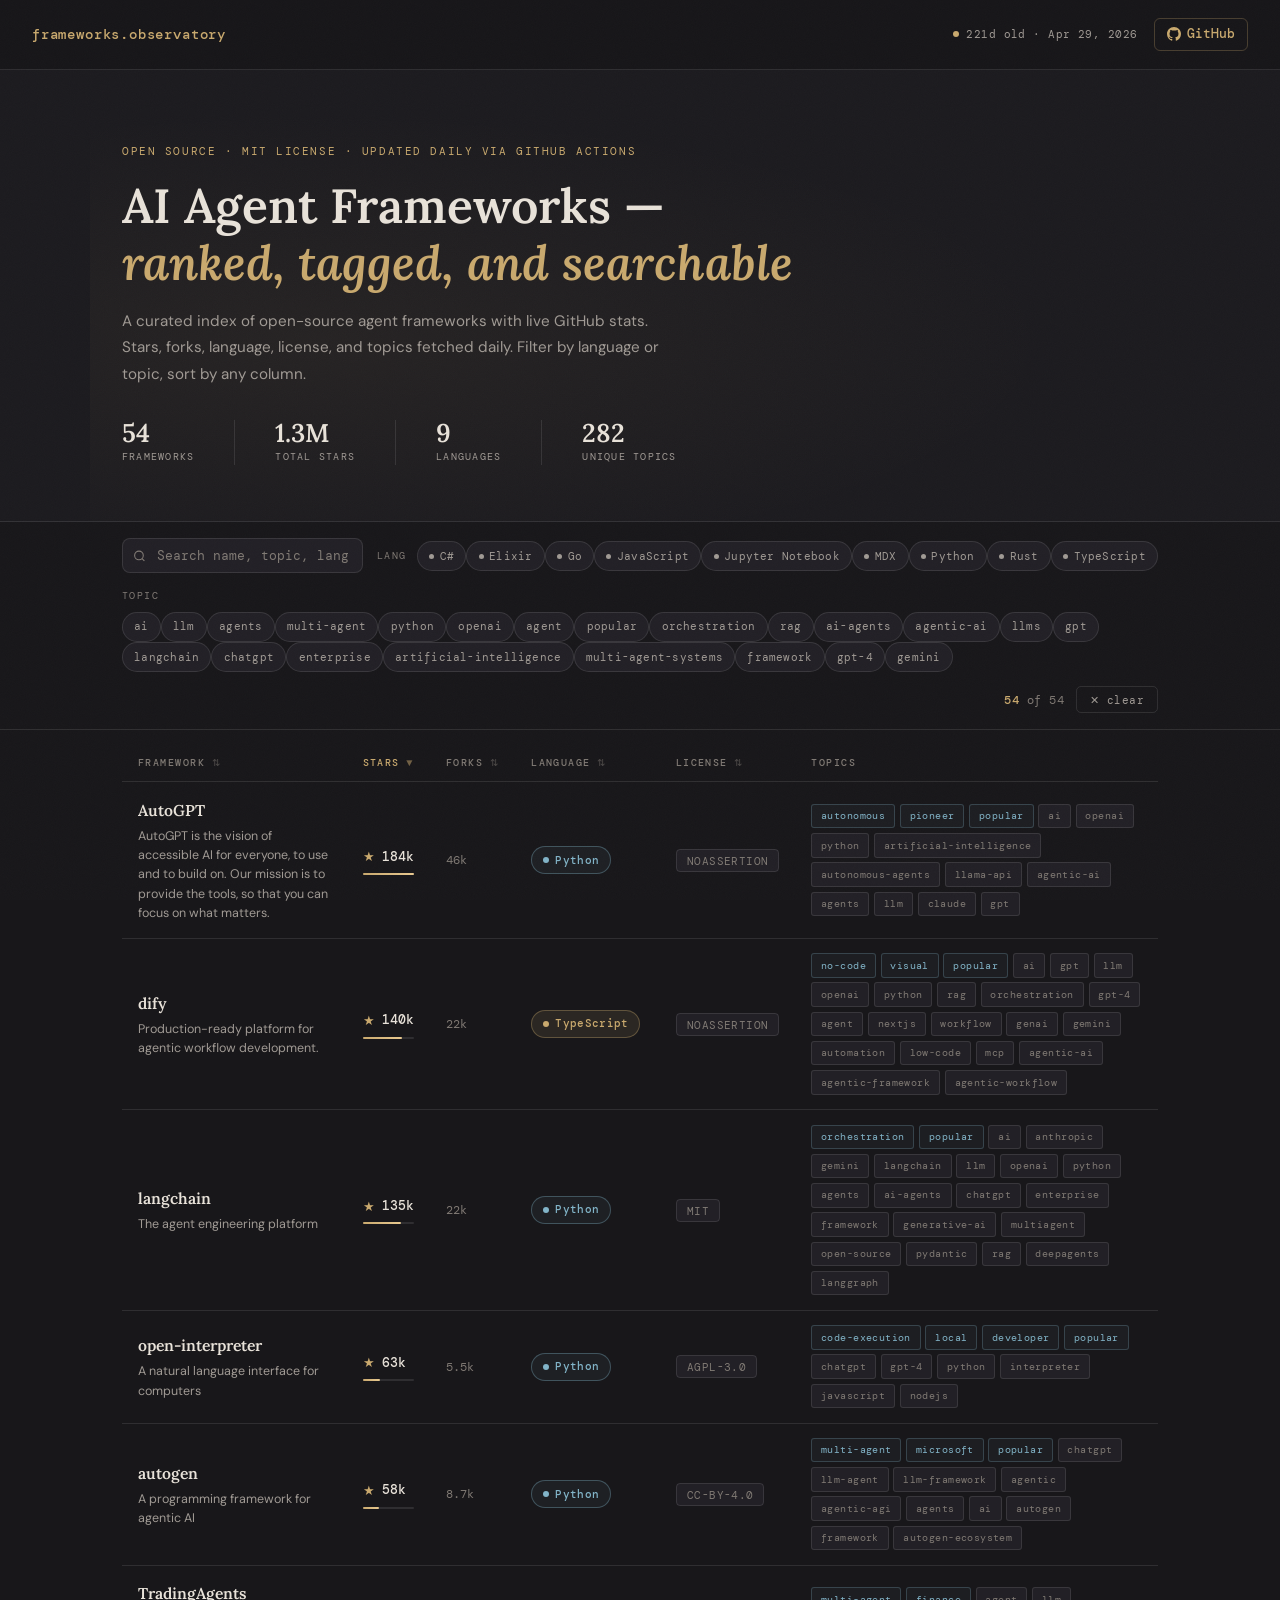
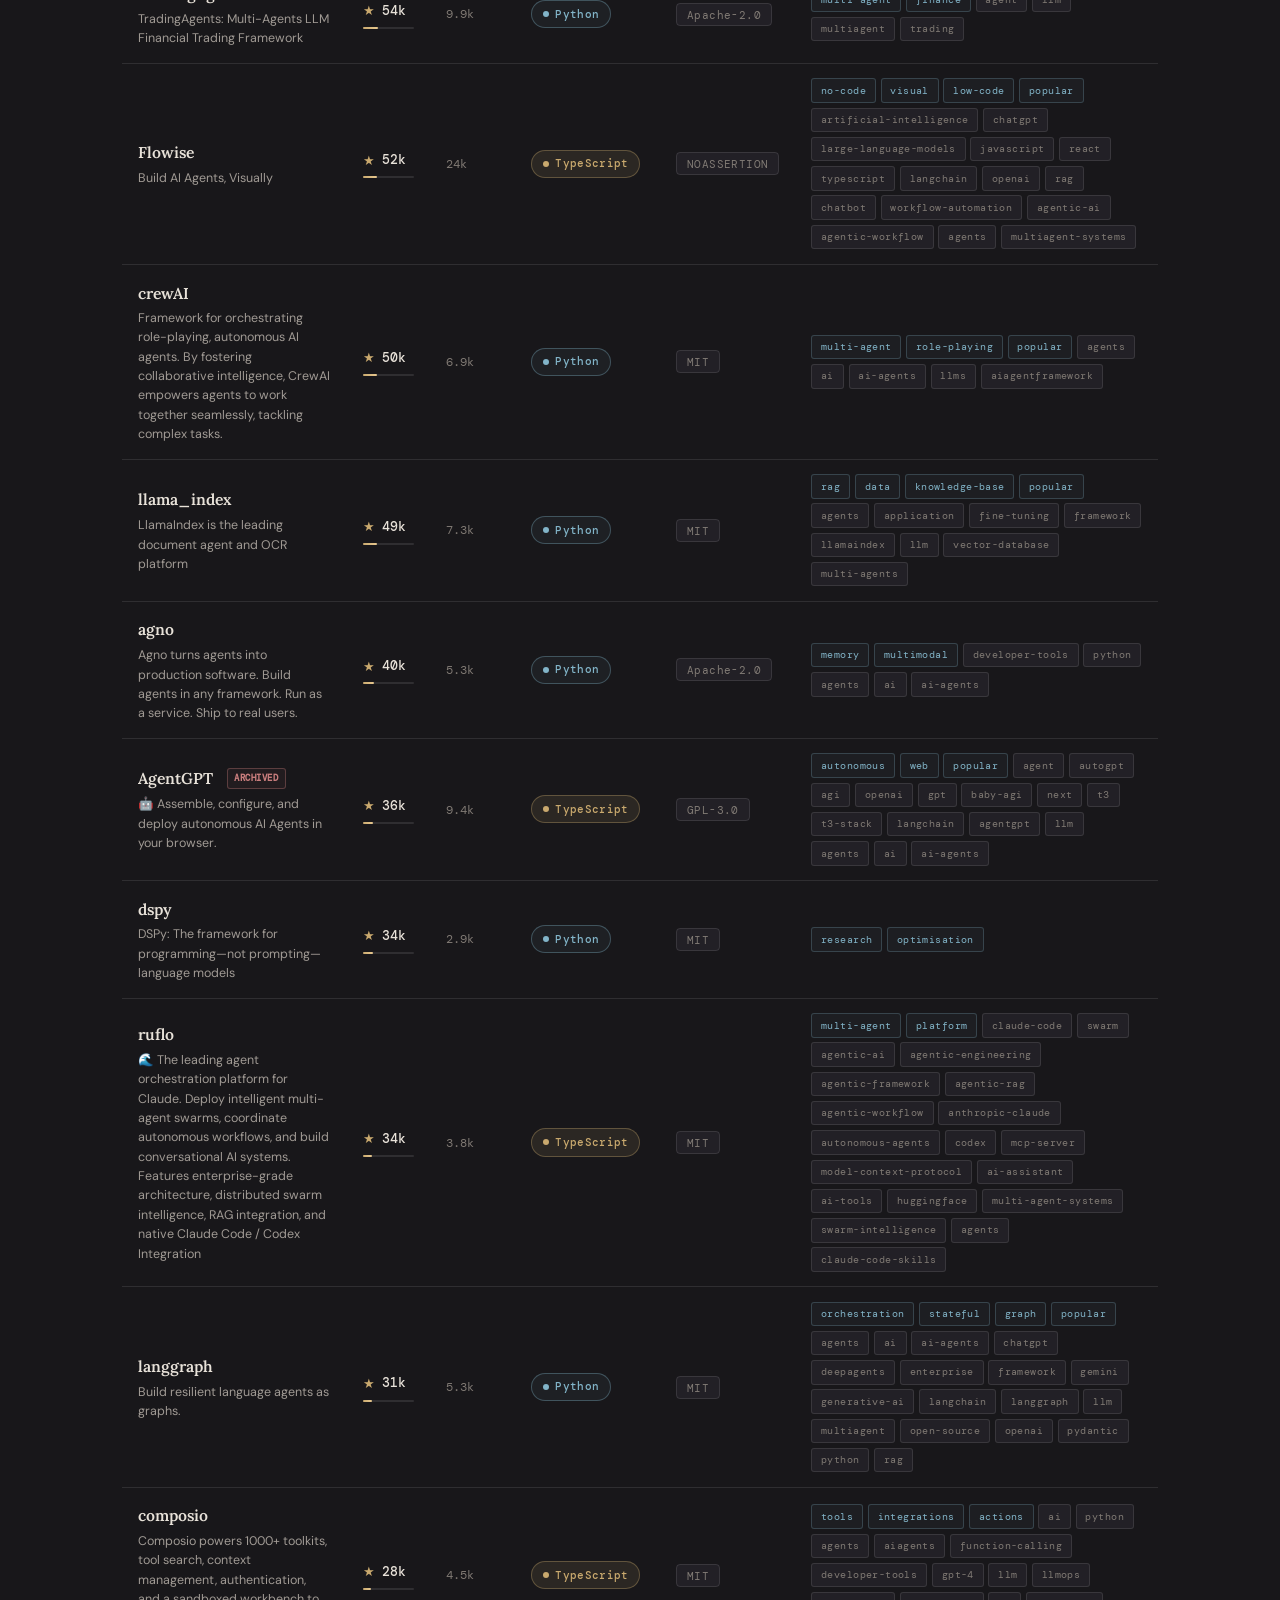
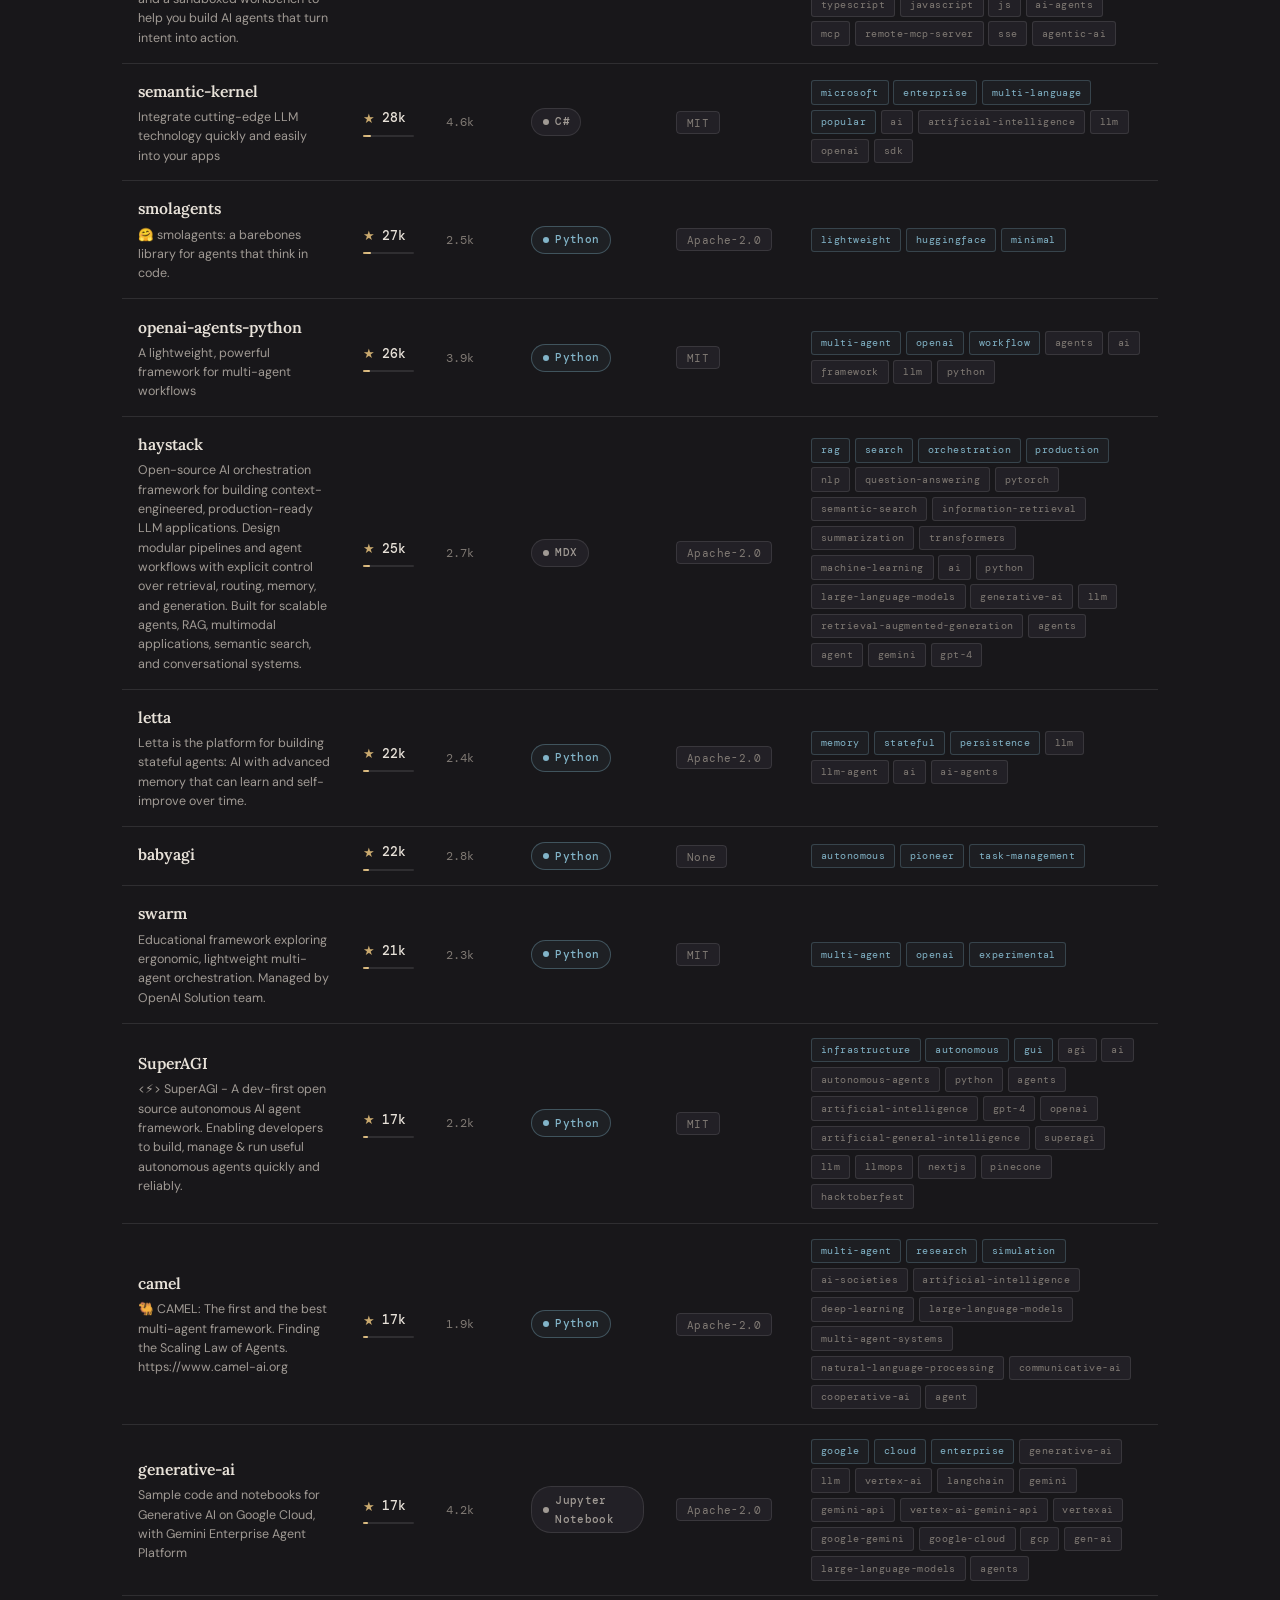
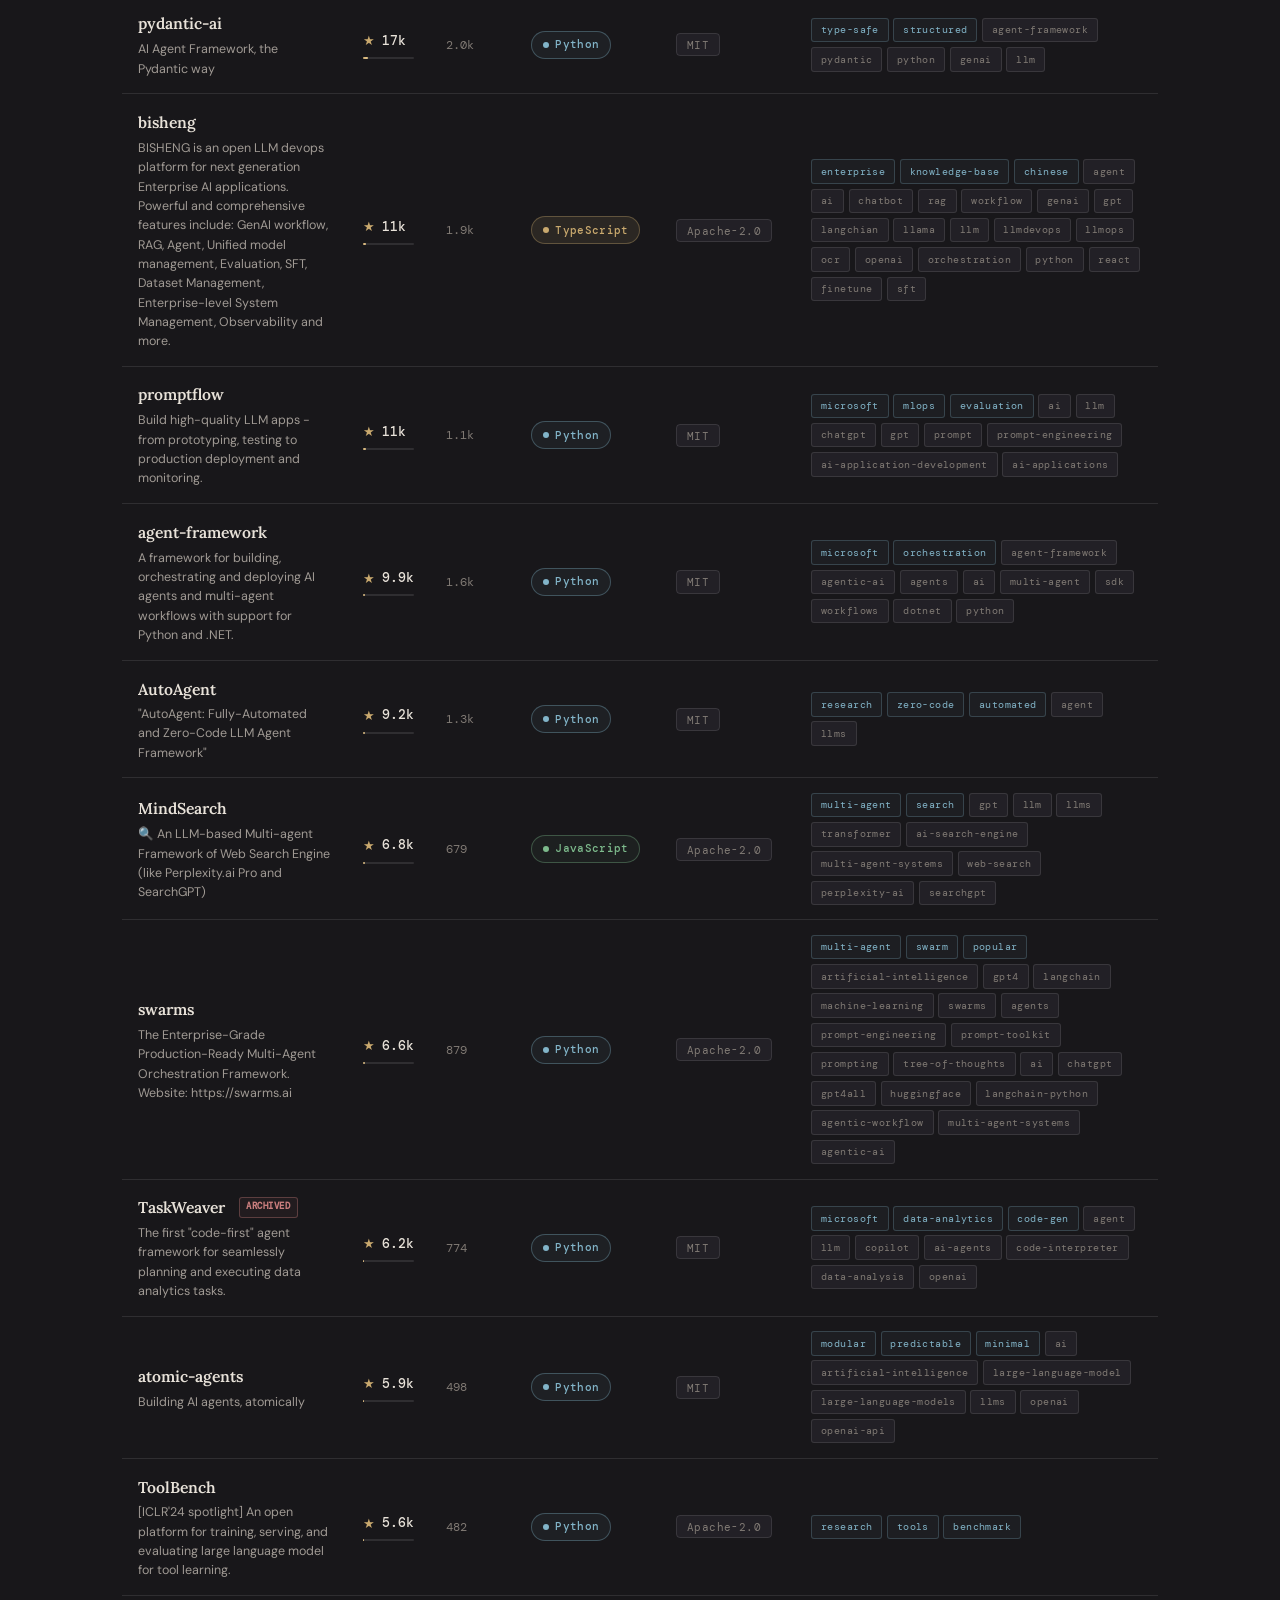
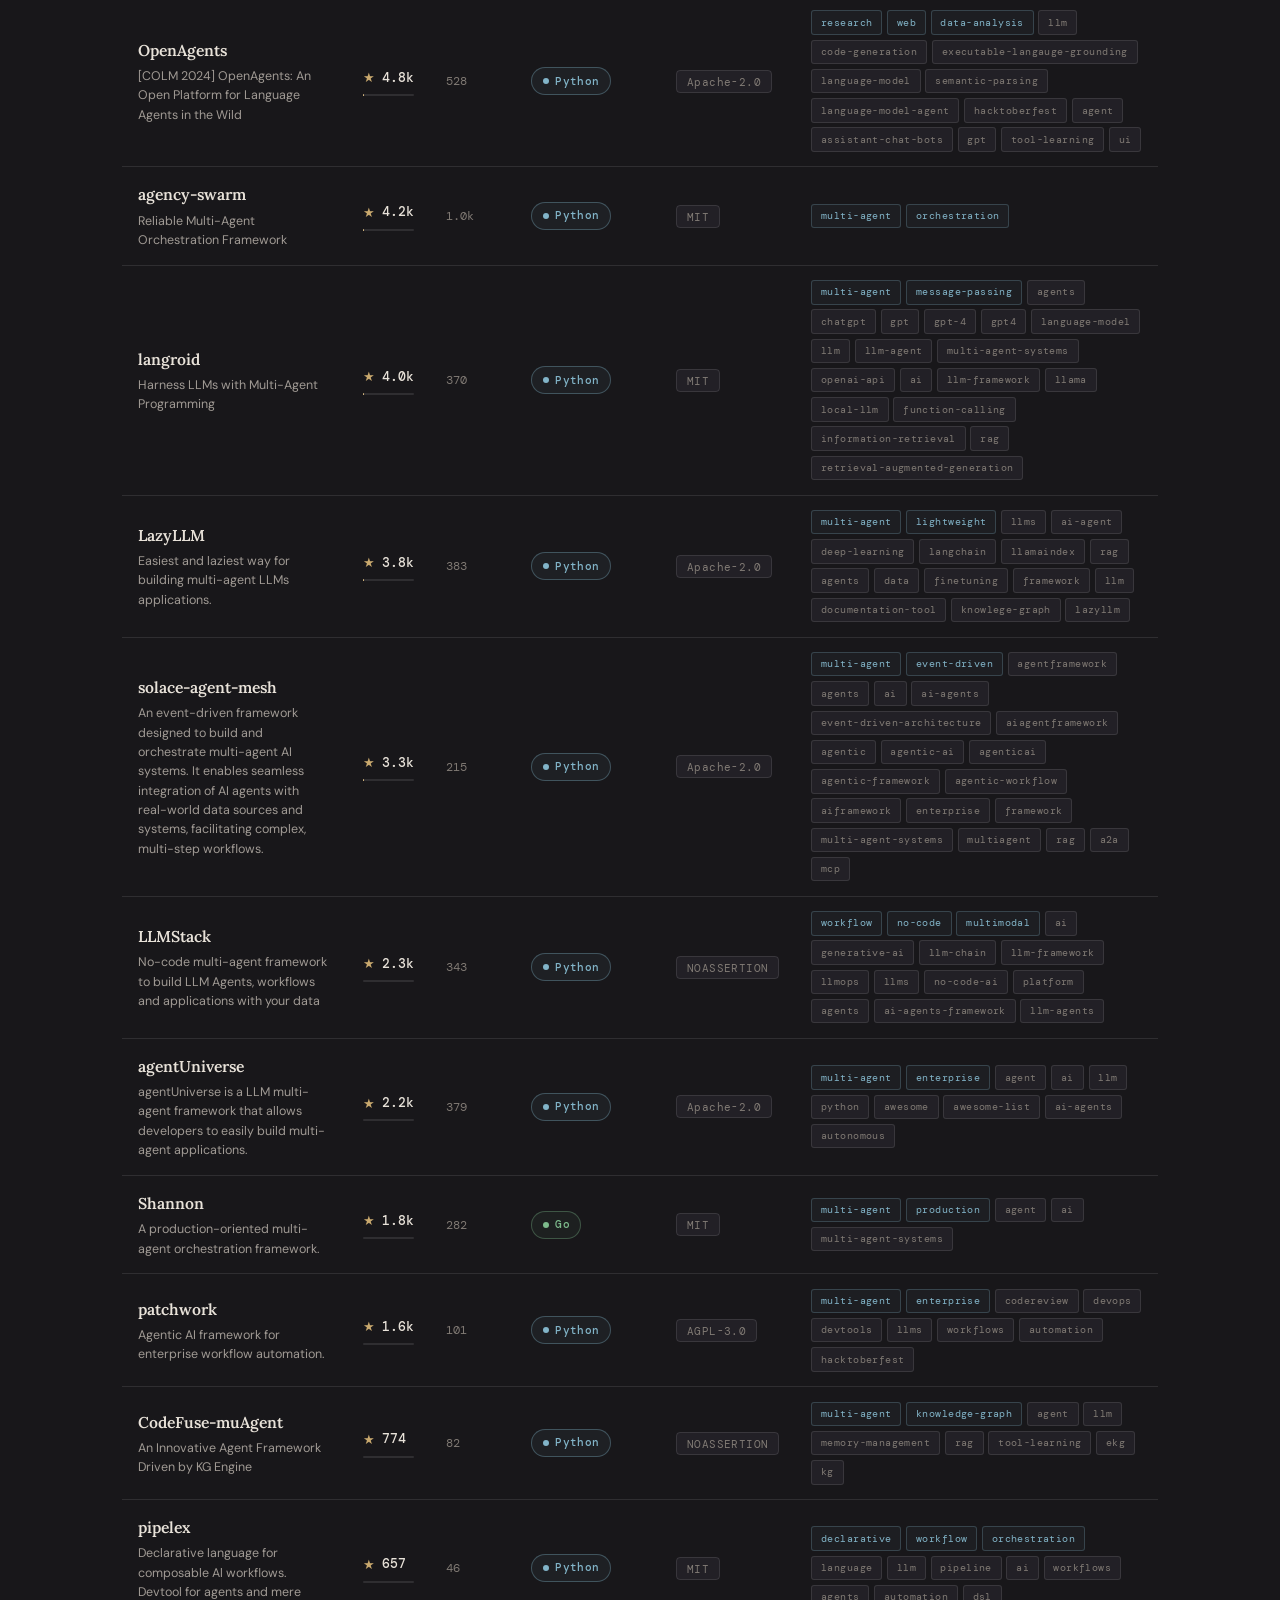
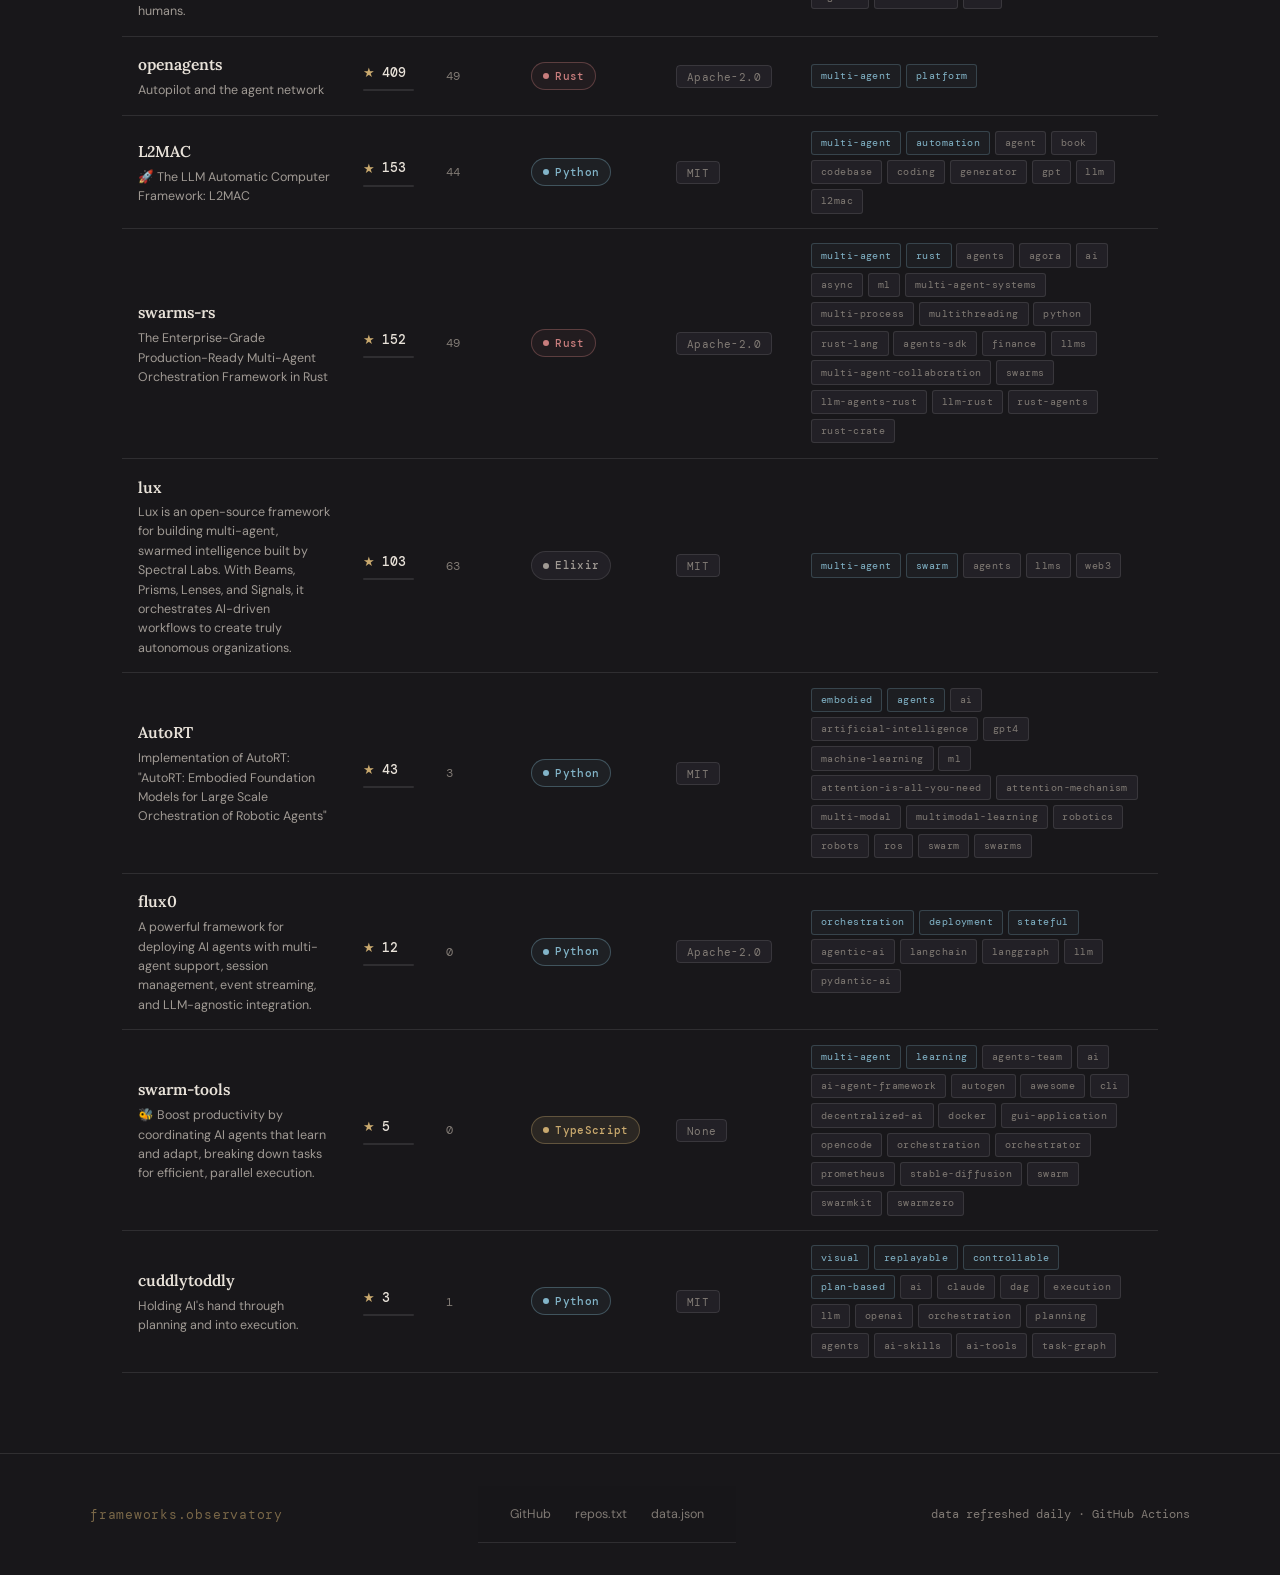
==== commit c2839345: "Refactor table styles for sticky header and overflow Updated table styles to improve sticky header b" ====
--- a/ai_agent_frameworks.html
+++ b/ai_agent_frameworks.html
@@ -192,22 +192,37 @@
 
 /* ── TABLE ── */
 .table-section { max-width: var(--max); margin: 0 auto; padding: 0 2rem 5rem; }
-.table-wrap { overflow-x: auto; }
+.table-wrap {
+  /*
+   * FIX: overflow-x:clip instead of overflow-x:auto.
+   *
+   * overflow:auto/scroll/hidden all create a new block formatting context
+   * (BFC). Firefox enforces the spec strictly: a sticky-positioned descendant
+   * is contained by the nearest scrolling ancestor, so position:sticky on
+   * <thead th> is treated as relative inside an overflow:auto wrapper —
+   * the header stays at its natural position and paints over the first row.
+   *
+   * overflow:clip performs the same visual cropping WITHOUT creating a BFC
+   * (spec §overflow-clip), so the sticky context continues up to the
+   * viewport (or the next true scroll container), and the header sticks
+   * correctly in every browser including Firefox 126+.
+   *
+   * Horizontal scrolling still works because overflow-x:clip clips content
+   * that overflows without adding a scrollbar; the page's own horizontal
+   * scroll handles any overflow if needed. If a scrollbar is explicitly
+   * required, pair it with a thin sentinel div and JS, or accept the
+   * trade-off and use overflow-x:auto while removing thead sticky.
+   */
+  overflow-x: clip;
+}
 
 table {
   width: 100%;
   /*
-   * FIX: border-collapse:separate + border-spacing:0 is the only reliable
-   * cross-browser solution for sticky thead with visible separators.
-   *
-   * With border-collapse:collapse the browser merges the thead/tbody boundary
-   * into a single "shared" border that it assigns to the first <tbody> row —
-   * not to the <th>. That border therefore scrolls away with the row, leaving
-   * the sticky header flush against the row below it (the "blocking" effect).
-   *
-   * With border-collapse:separate every cell owns its own borders, so the
-   * border-bottom on <th> is painted as part of the sticky element and
-   * travels with it correctly. border-spacing:0 collapses the cell gaps.
+   * border-collapse:separate + border-spacing:0 keeps each <th> border
+   * painted as part of the sticky element, so the bottom separator travels
+   * with the header on scroll (border-collapse:collapse assigns the shared
+   * border to the first tbody row instead, making it scroll away).
    */
   border-collapse: separate;
   border-spacing: 0;
@@ -217,11 +232,7 @@
 
 thead th {
   position: sticky;
-  top: 57px;
-  /*
-   * z-index must be high enough to clear tbody rows that temporarily
-   * form stacking contexts via the rowIn animation (opacity/transform).
-   */
+  top: 57px; /* nav height */
   z-index: 100;
   background: var(--bg);
   border-bottom: 1px solid var(--border);
@@ -256,7 +267,6 @@
   padding: .9rem 1rem;
   vertical-align: middle;
   font-size: .875rem;
-  /* border moved to td (required with border-collapse:separate) */
   border-bottom: 1px solid var(--border);
 }
 
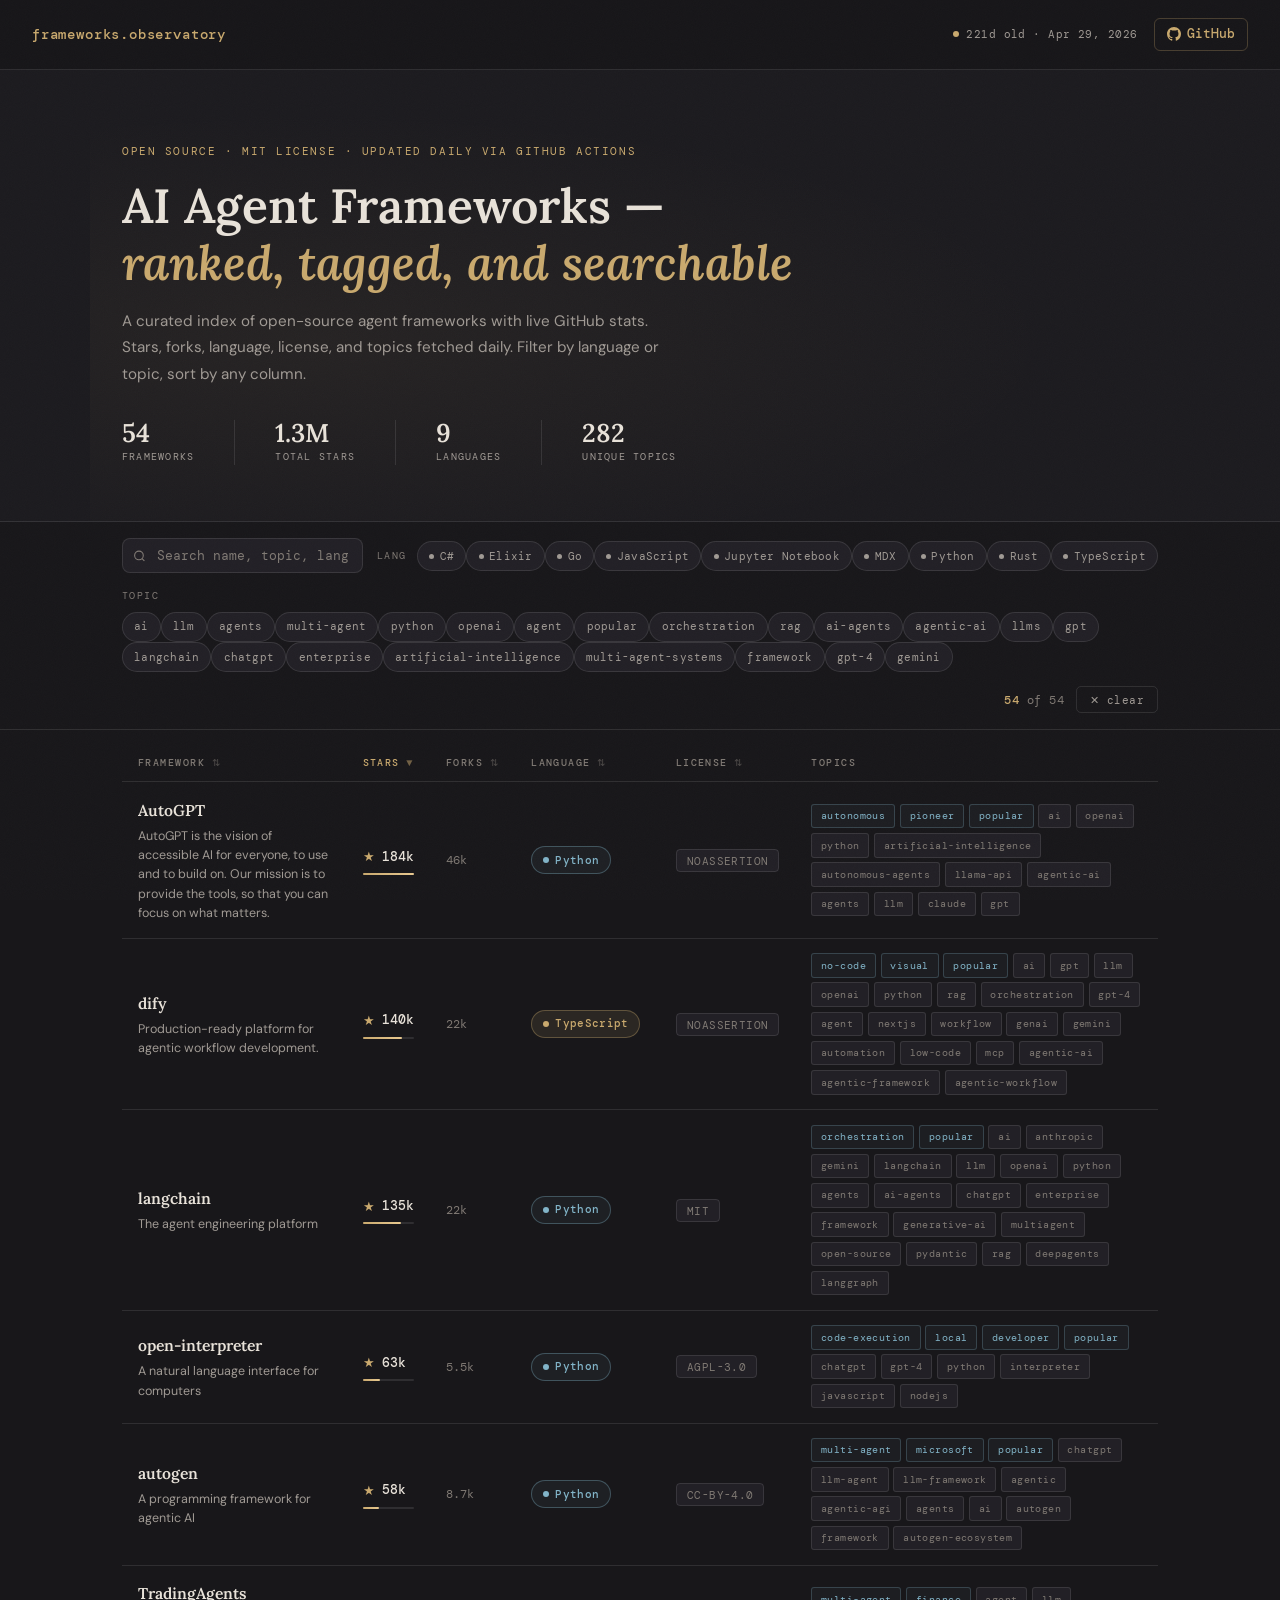
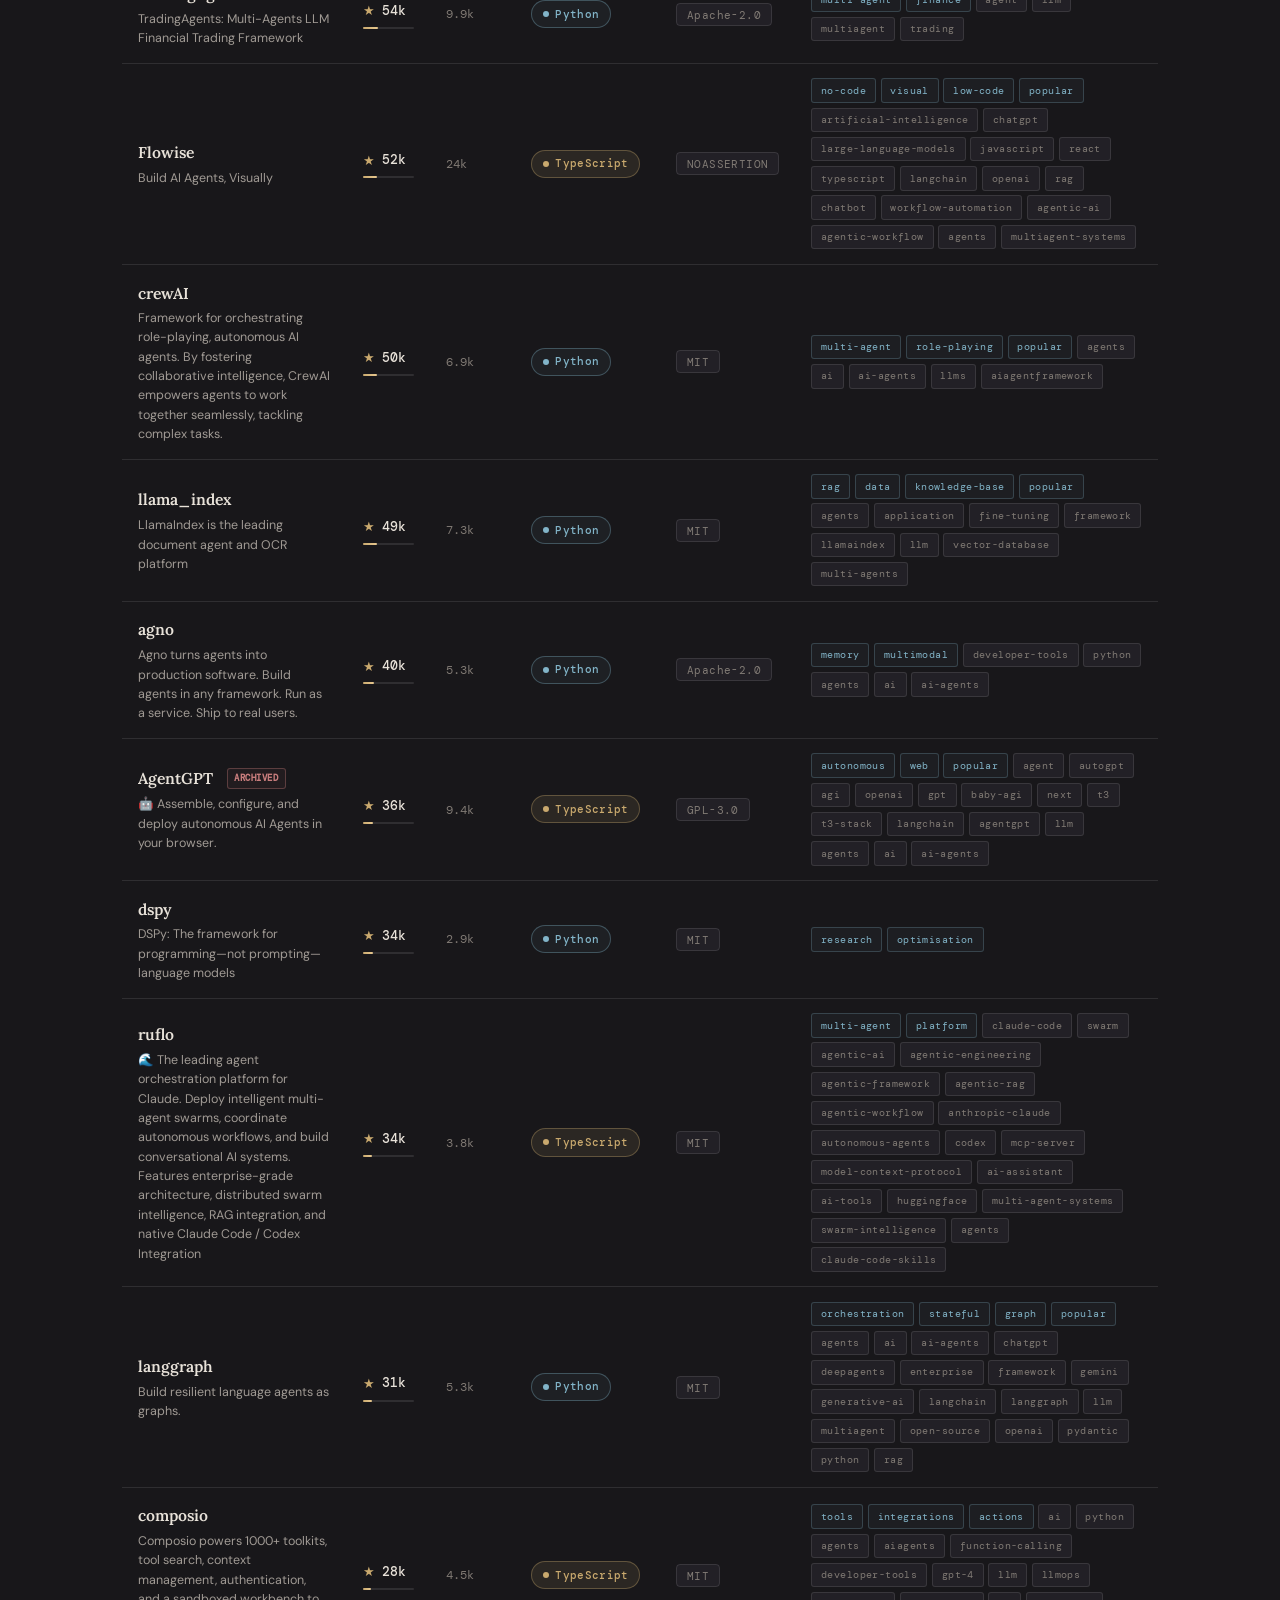
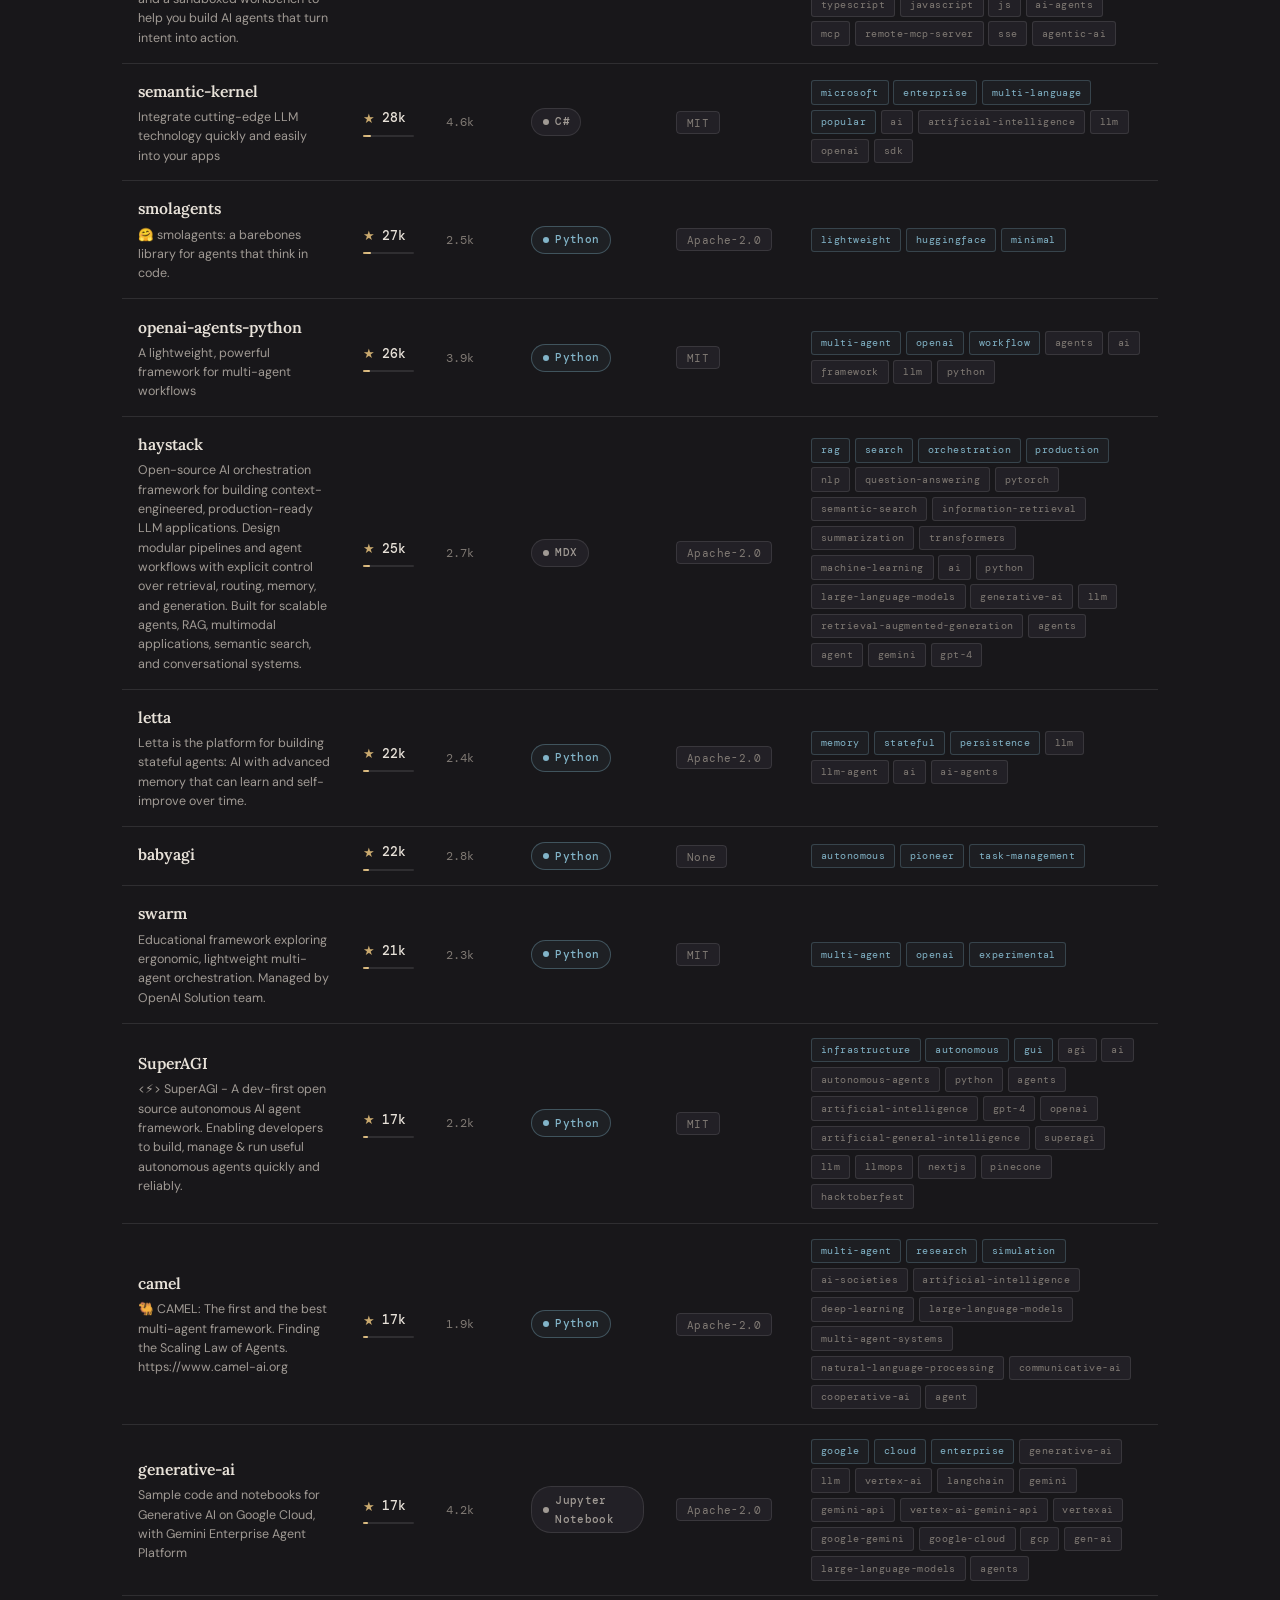
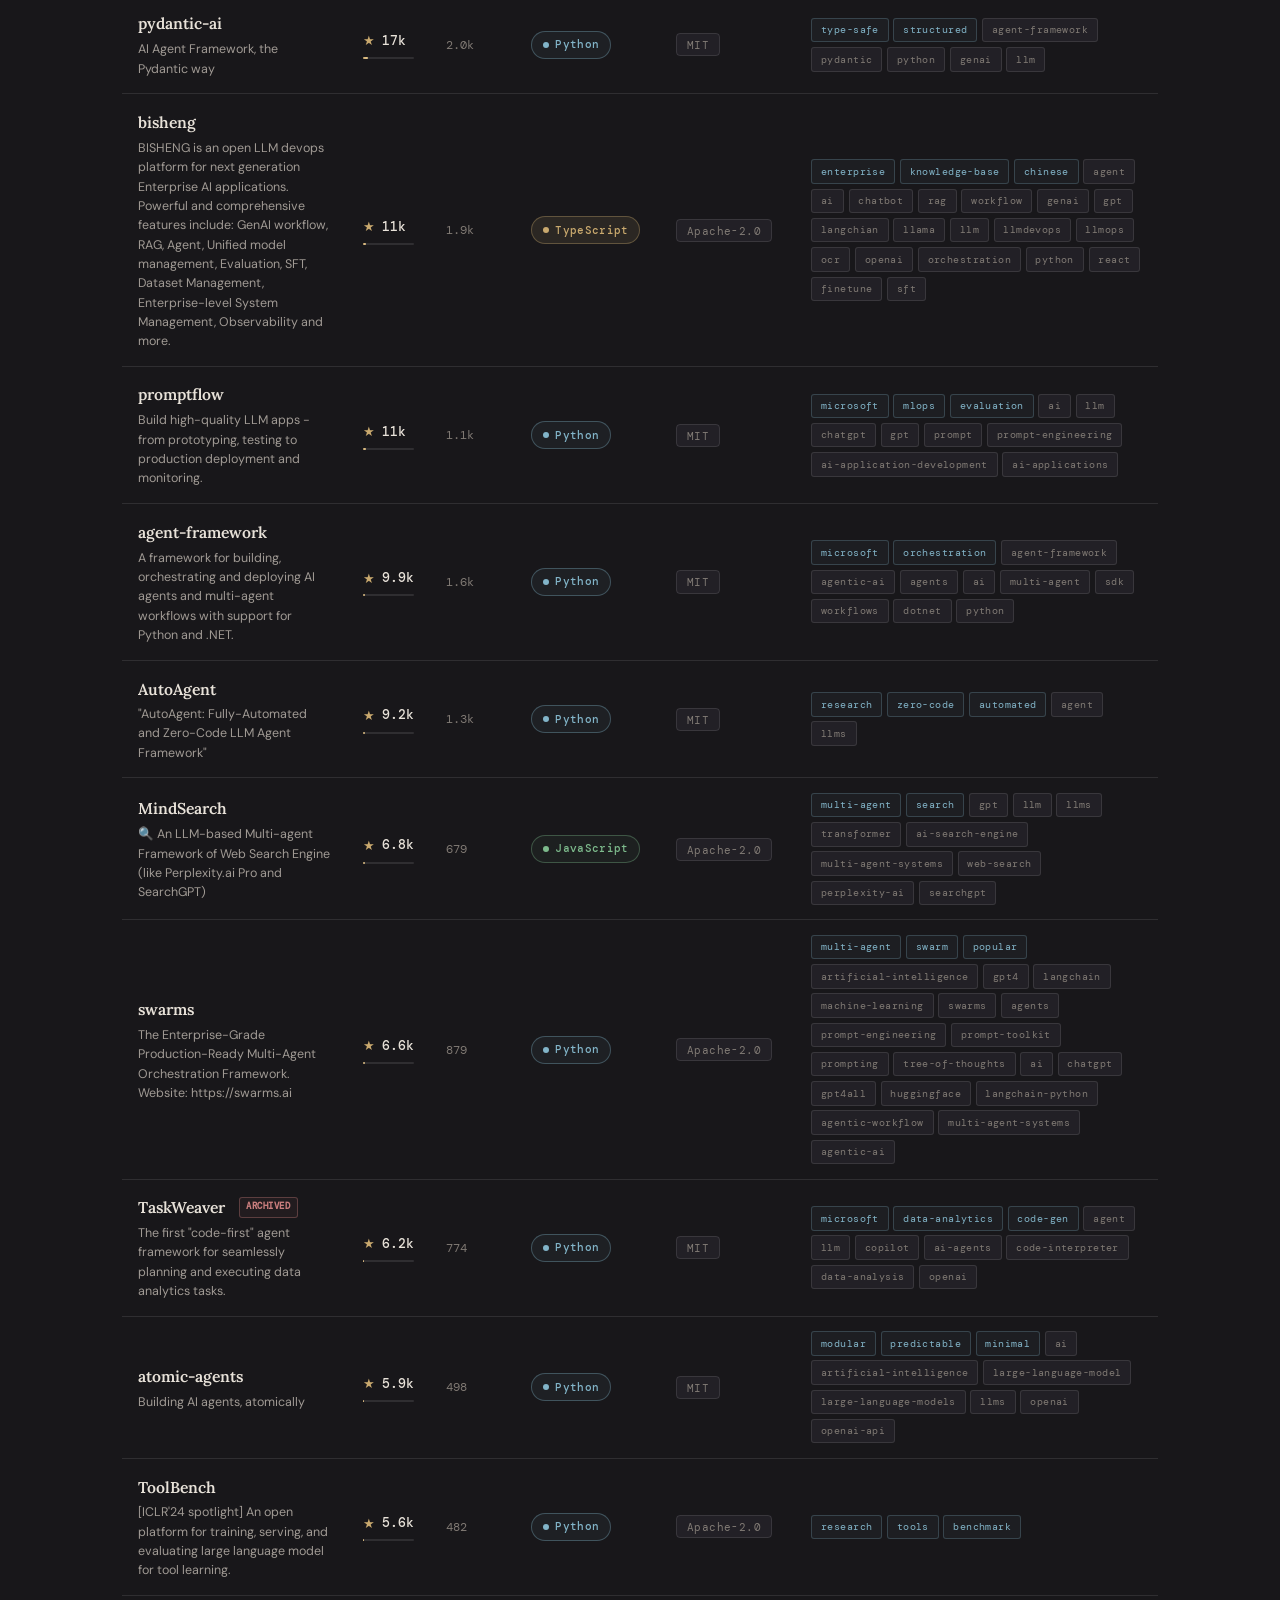
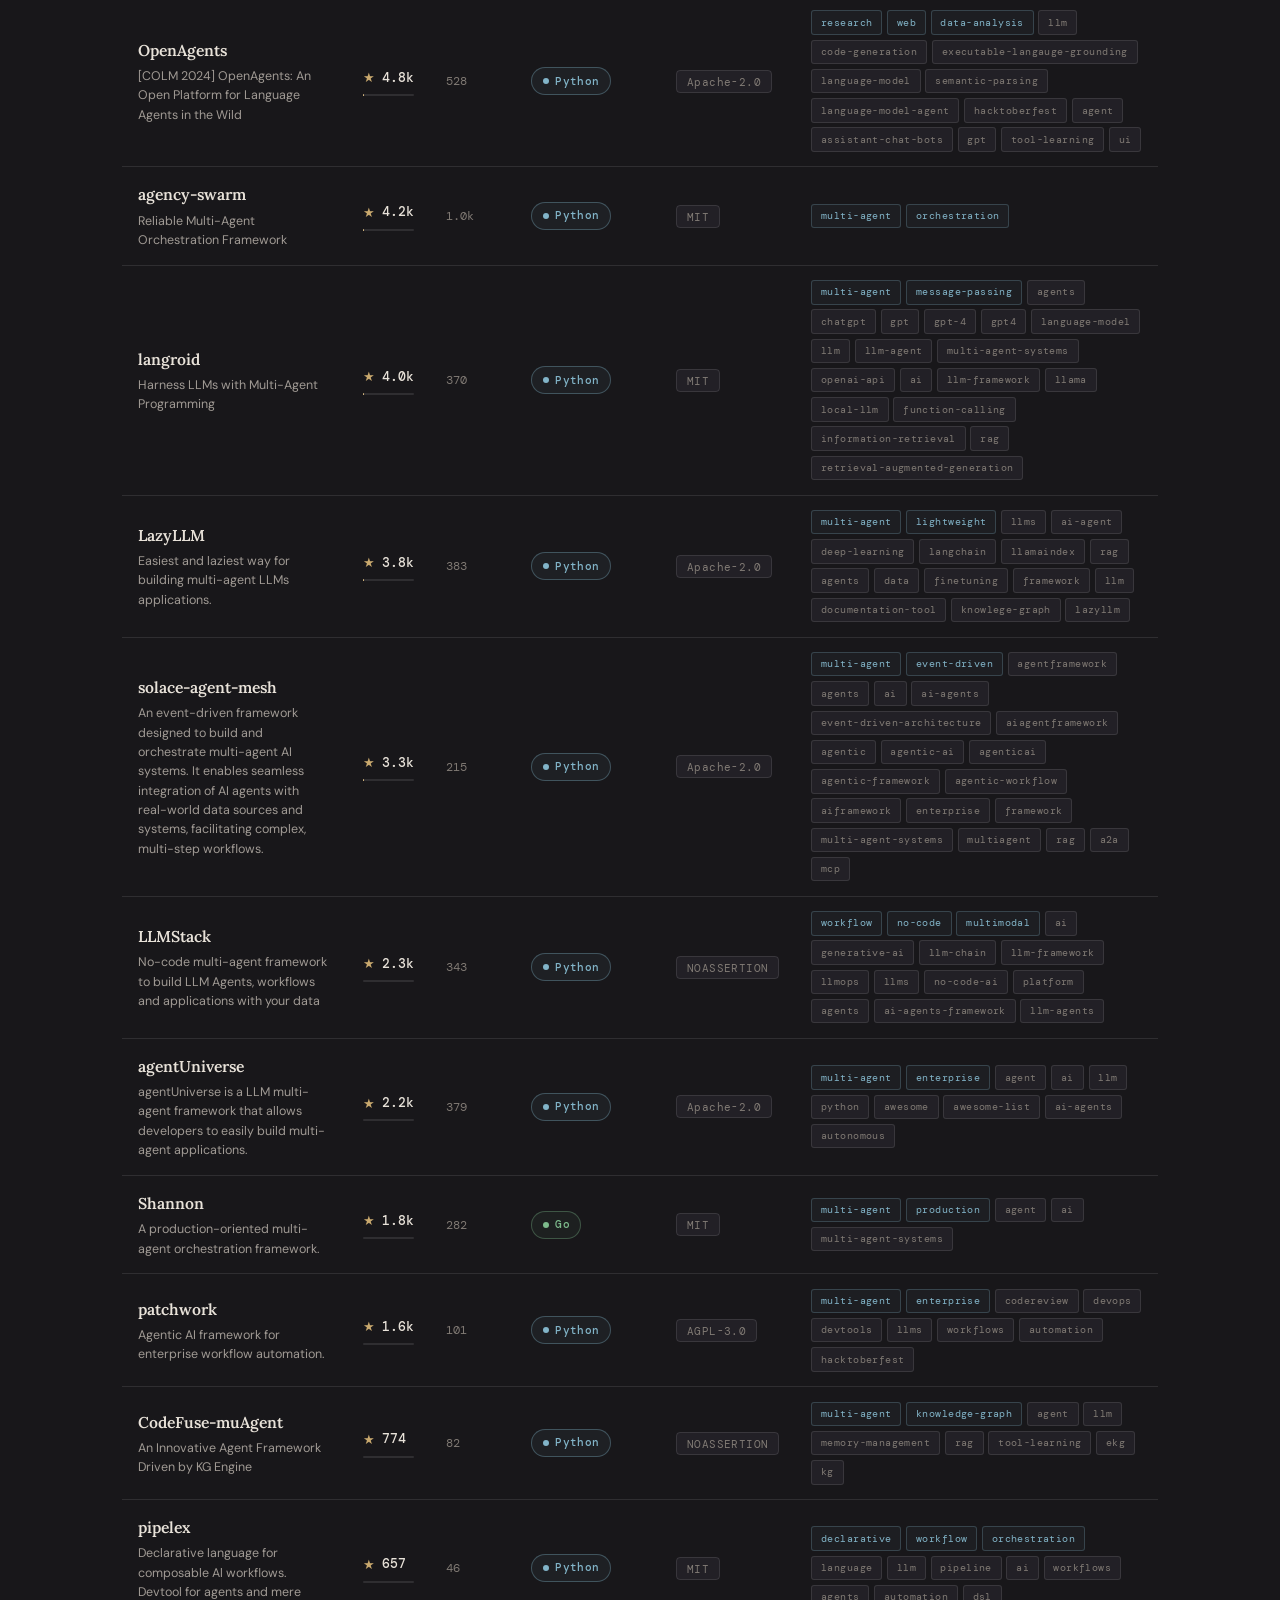
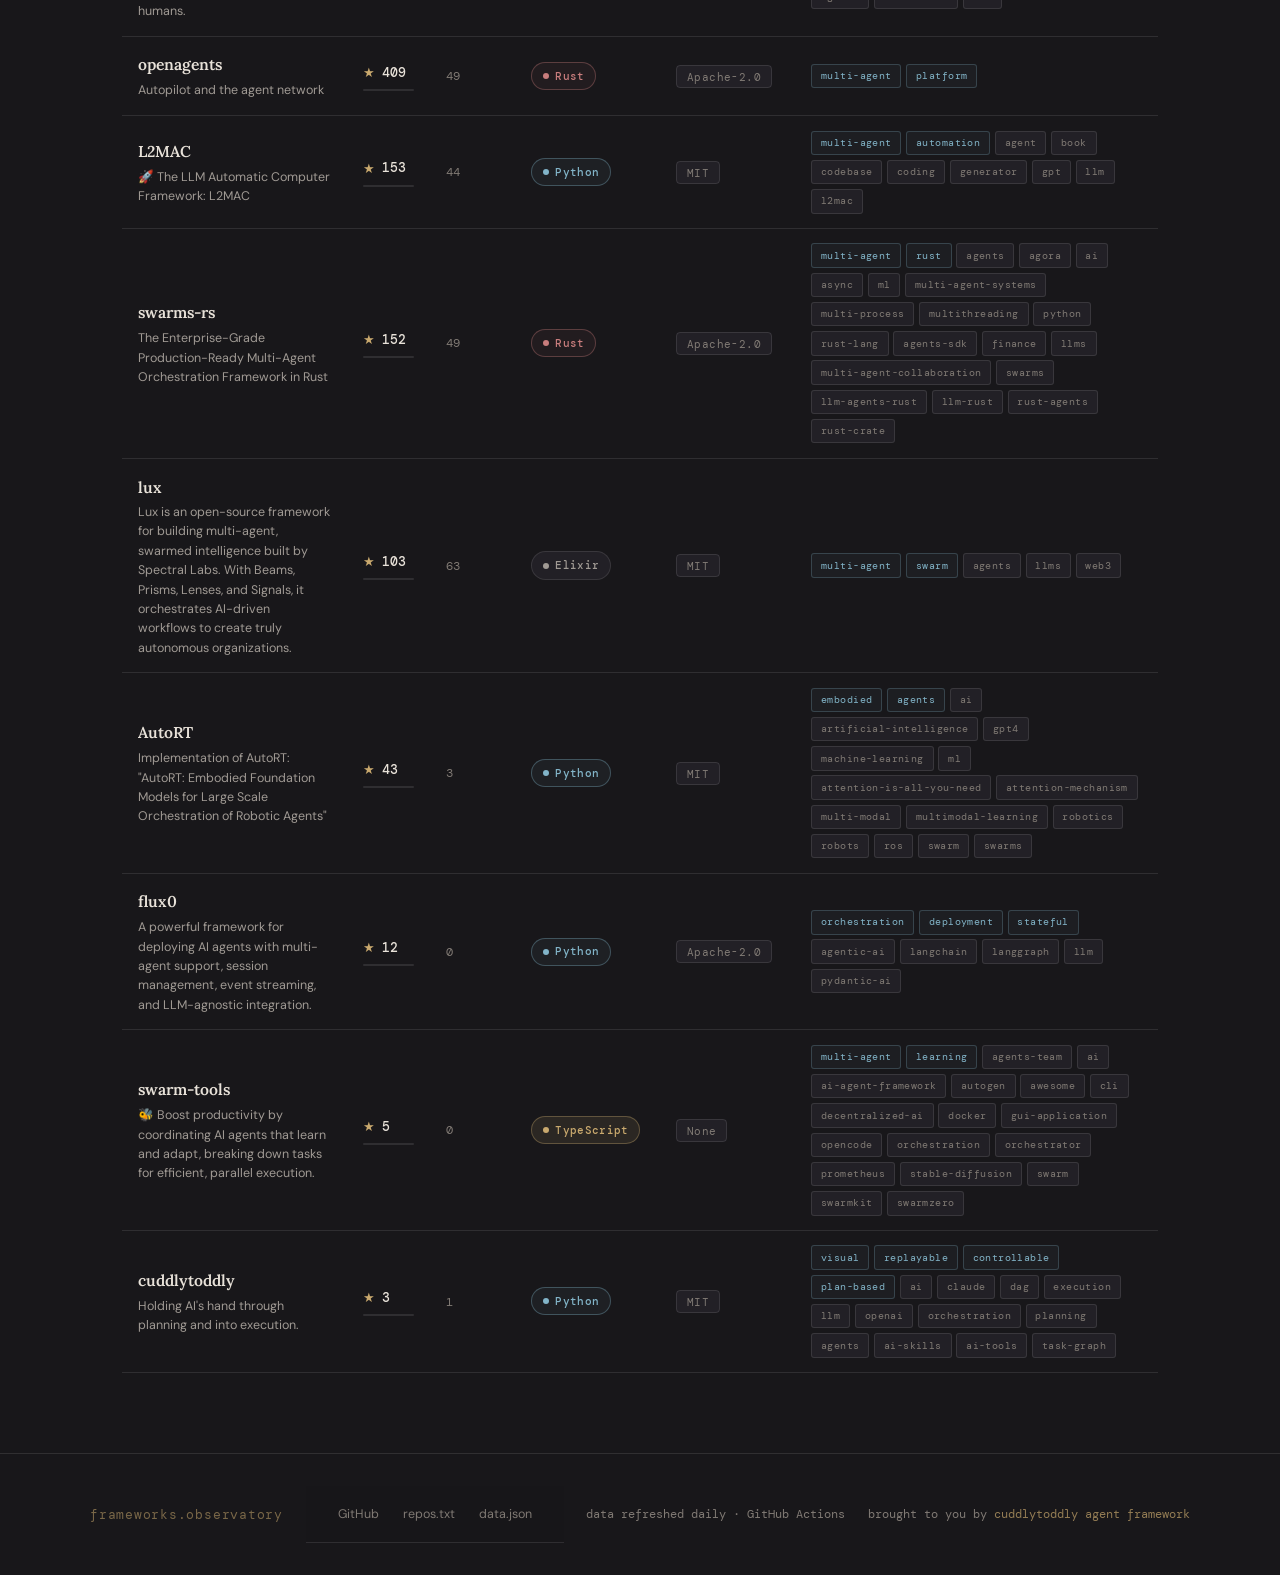
==== commit 65743223: "Add credit for cuddlytoddly agent framework" ====
--- a/ai_agent_frameworks.html
+++ b/ai_agent_frameworks.html
@@ -418,7 +418,7 @@
       <span class="pulse-dot unknown" id="pulse-dot"></span>
       <span id="freshness-text">—</span>
     </div>
-    <a href="https://github.com" class="nav-gh" target="_blank" rel="noopener">
+    <a href="https://github.com/3IVIS/cuddlytoddly-pages/" class="nav-gh" target="_blank" rel="noopener">
       <svg width="14" height="14" viewBox="0 0 24 24" fill="currentColor"><path d="M12 0C5.374 0 0 5.373 0 12c0 5.302 3.438 9.8 8.207 11.387.599.111.793-.261.793-.577v-2.234c-3.338.726-4.033-1.416-4.033-1.416-.546-1.387-1.333-1.756-1.333-1.756-1.089-.745.083-.729.083-.729 1.205.084 1.839 1.237 1.839 1.237 1.07 1.834 2.807 1.304 3.492.997.107-.775.418-1.305.762-1.604-2.665-.305-5.467-1.334-5.467-5.931 0-1.311.469-2.381 1.236-3.221-.124-.303-.535-1.524.117-3.176 0 0 1.008-.322 3.301 1.23A11.509 11.509 0 0 1 12 5.803c1.02.005 2.047.138 3.006.404 2.291-1.552 3.297-1.23 3.297-1.23.653 1.653.242 2.874.118 3.176.77.84 1.235 1.911 1.235 3.221 0 4.609-2.807 5.624-5.479 5.921.43.372.823 1.102.823 2.222v3.293c0 .319.192.694.801.576C20.566 21.797 24 17.3 24 12c0-6.627-5.373-12-12-12z"/></svg>
       GitHub
     </a>
@@ -500,11 +500,12 @@
   <div class="footer-inner">
     <span class="footer-logo">frameworks.observatory</span>
     <nav class="flinks">
-      <a href="https://github.com" target="_blank" rel="noopener">GitHub</a>
+      <a href="https://github.com/3IVIS/cuddlytoddly-pages/" target="_blank" rel="noopener">GitHub</a>
       <a href="repos.txt" target="_blank">repos.txt</a>
       <a href="data.json" target="_blank">data.json</a>
     </nav>
     <span class="fcopy">data refreshed daily · GitHub Actions</span>
+    <span class="fcopy">brought to you by <a href="https://cuddlytoddly.com" target="_blank" rel="noopener" style="color:var(--amber);opacity:.7;transition:opacity .18s;" onmouseover="this.style.opacity=1" onmouseout="this.style.opacity=.7">cuddlytoddly agent framework</a></span>
   </div>
 </footer>
 
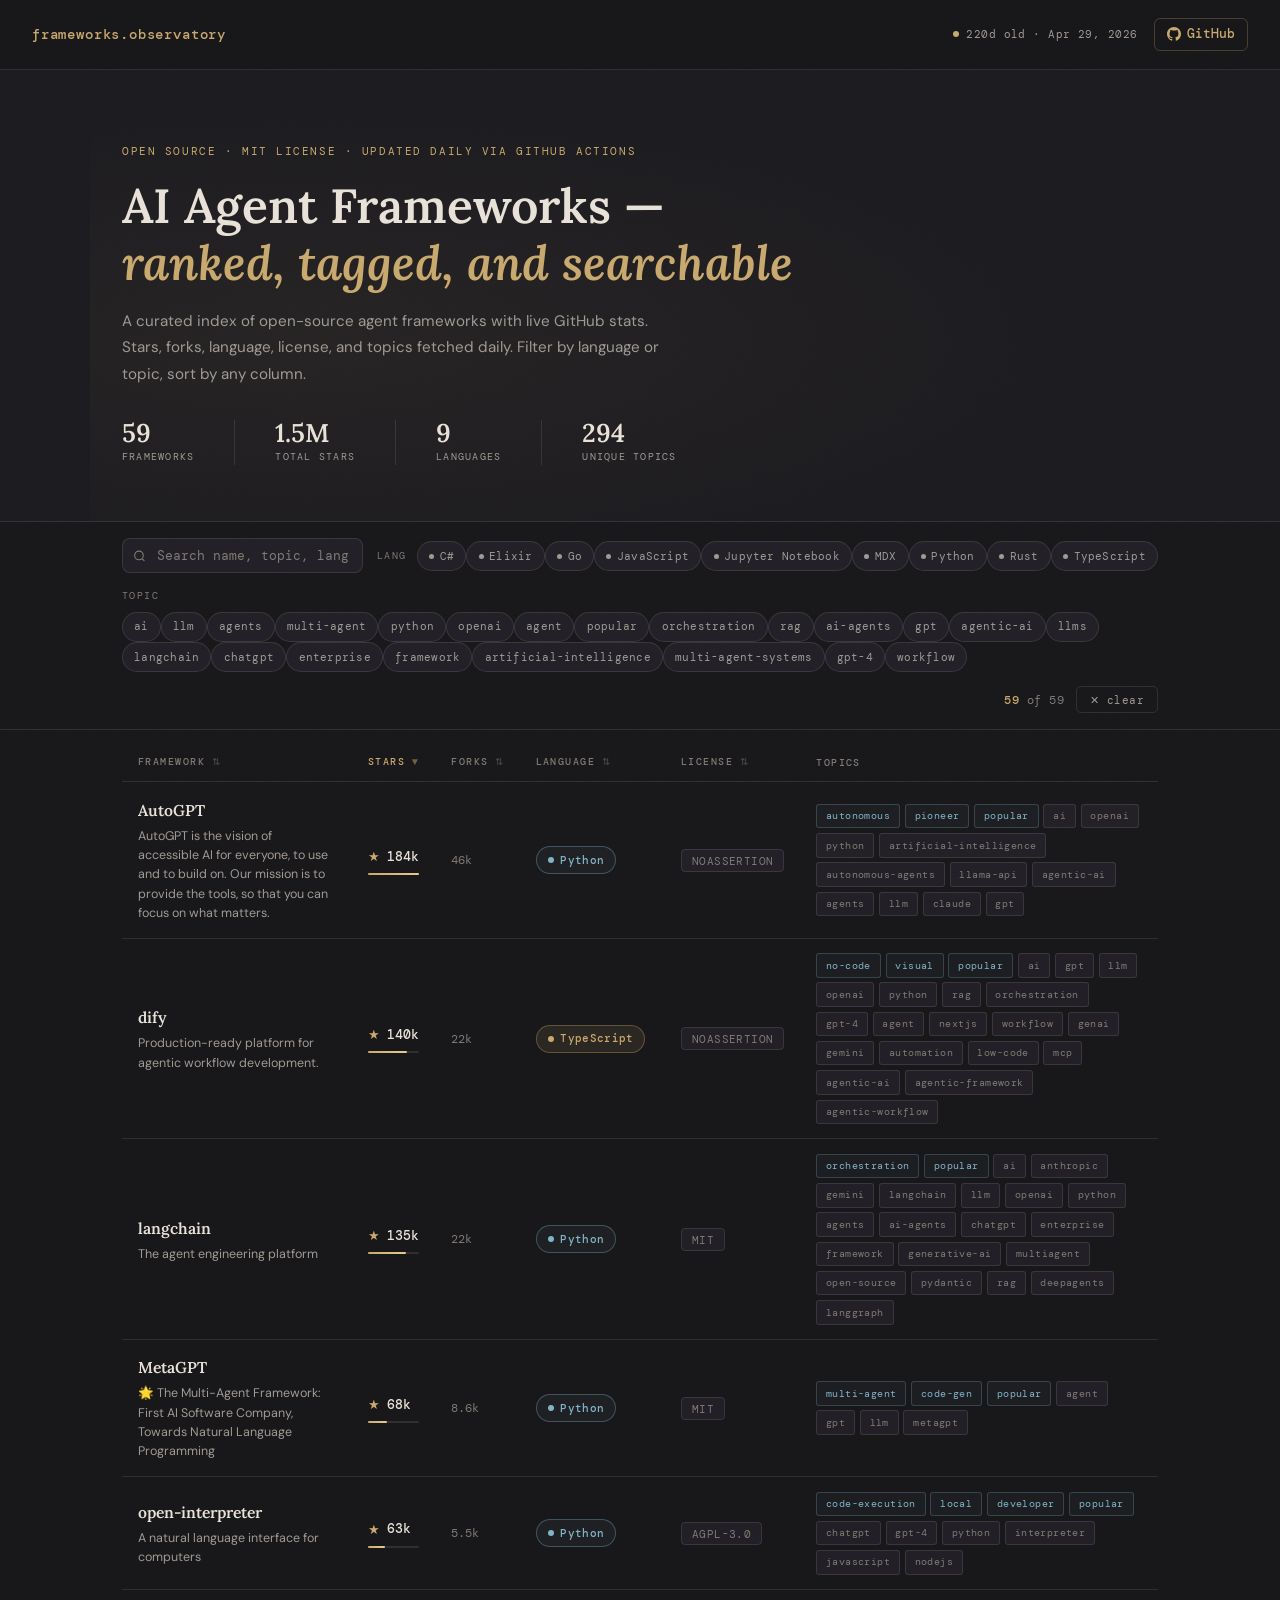
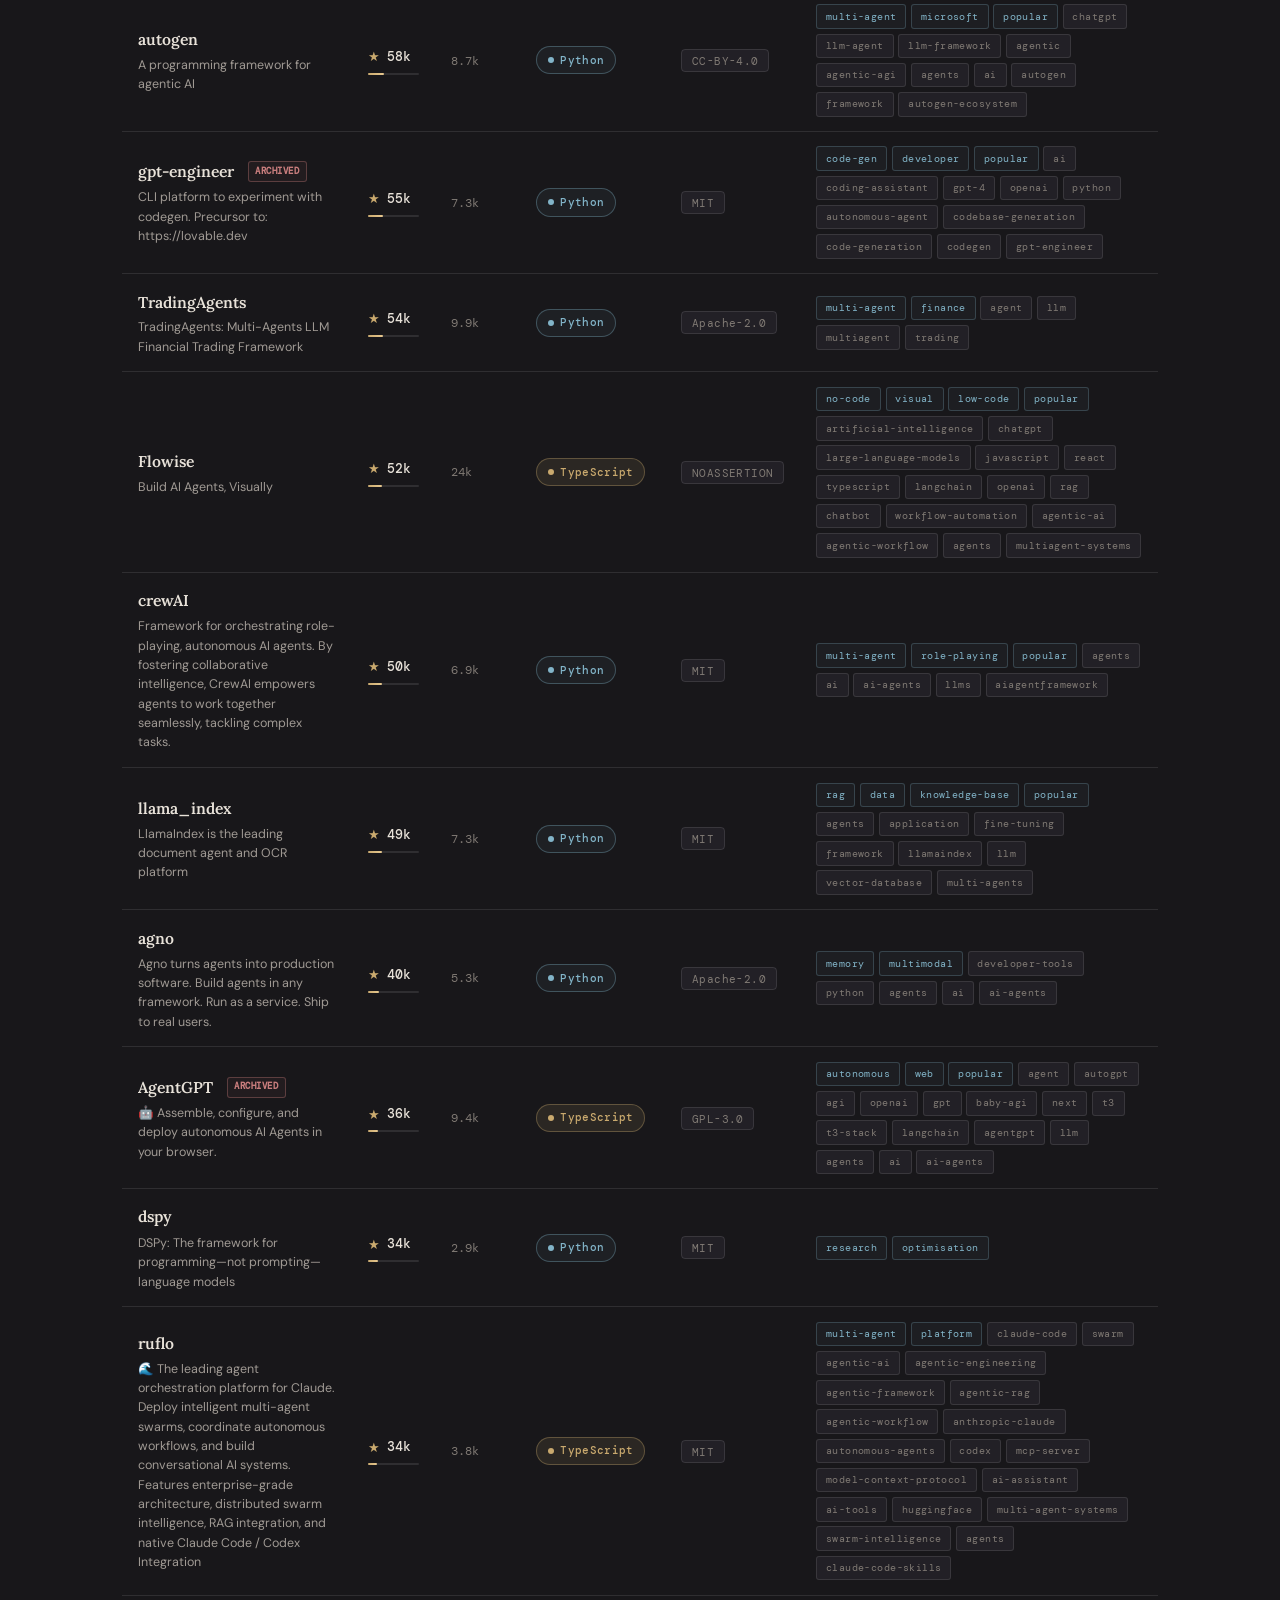
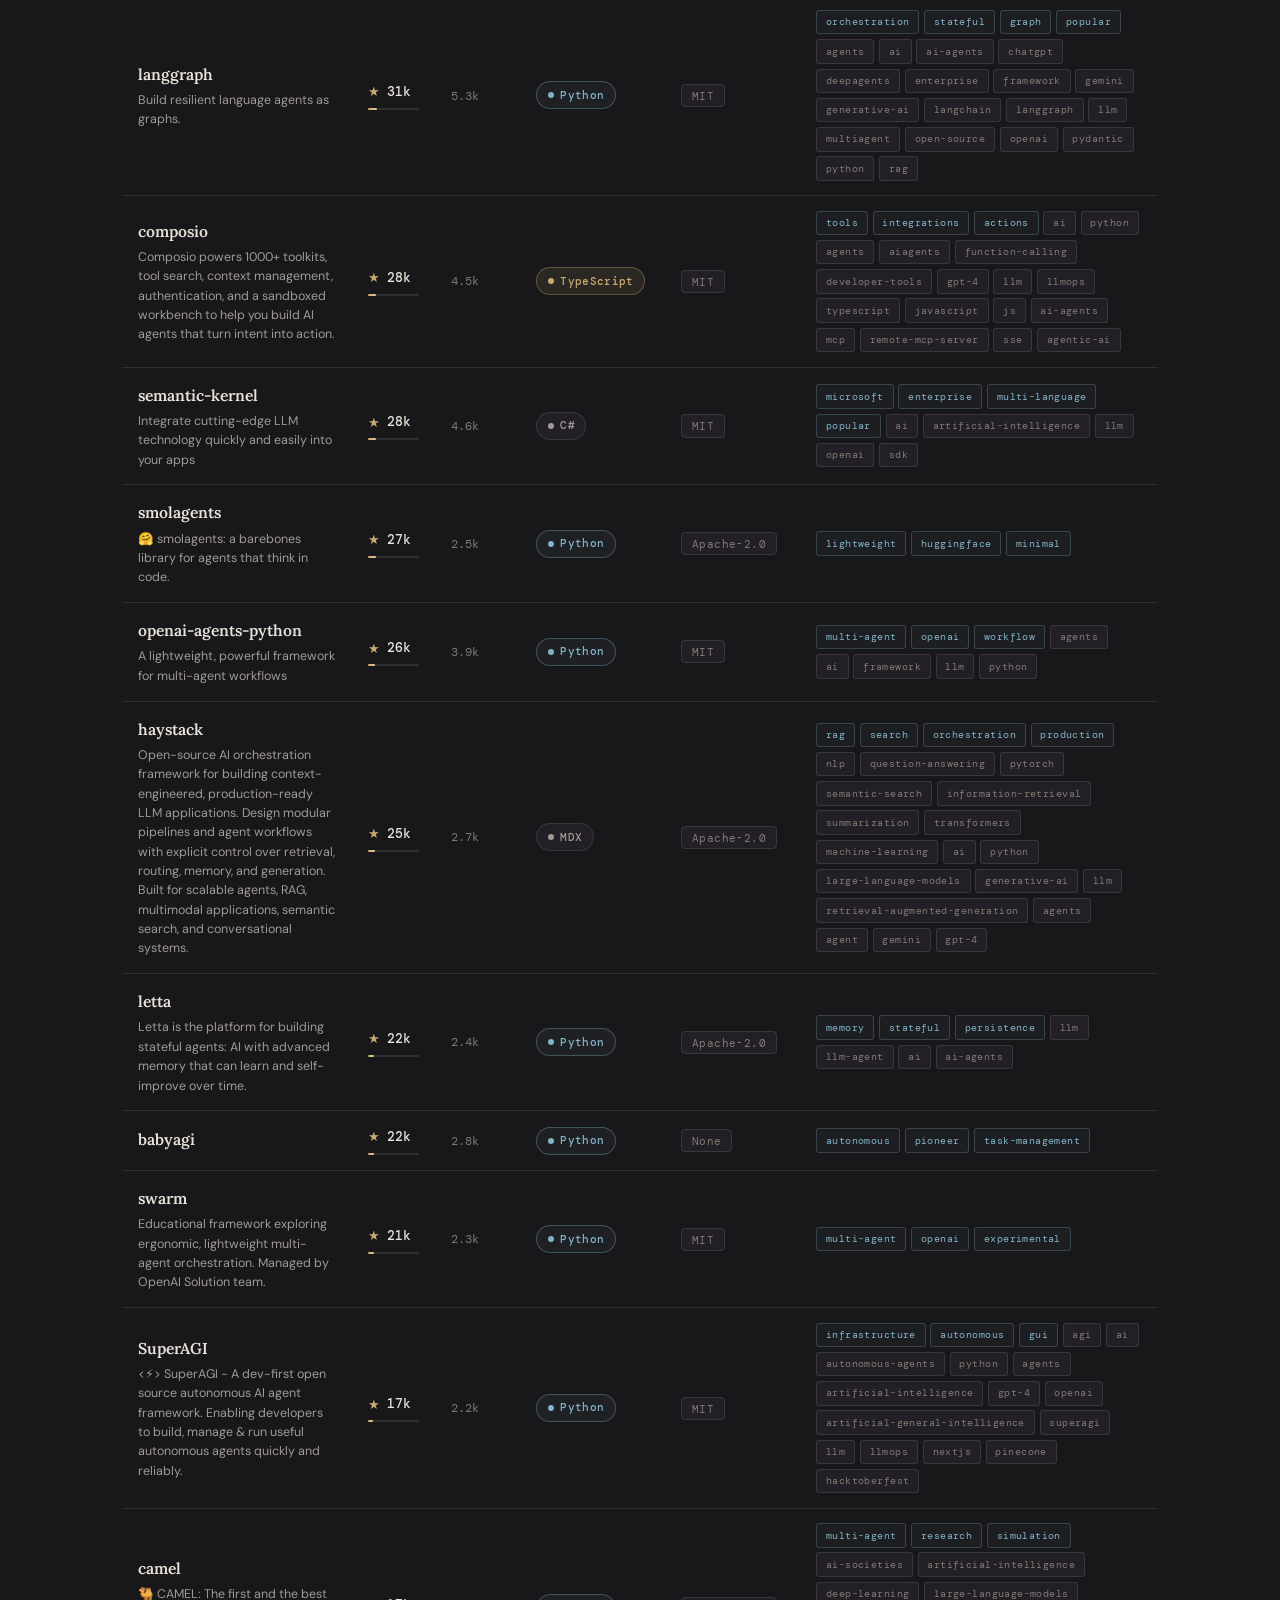
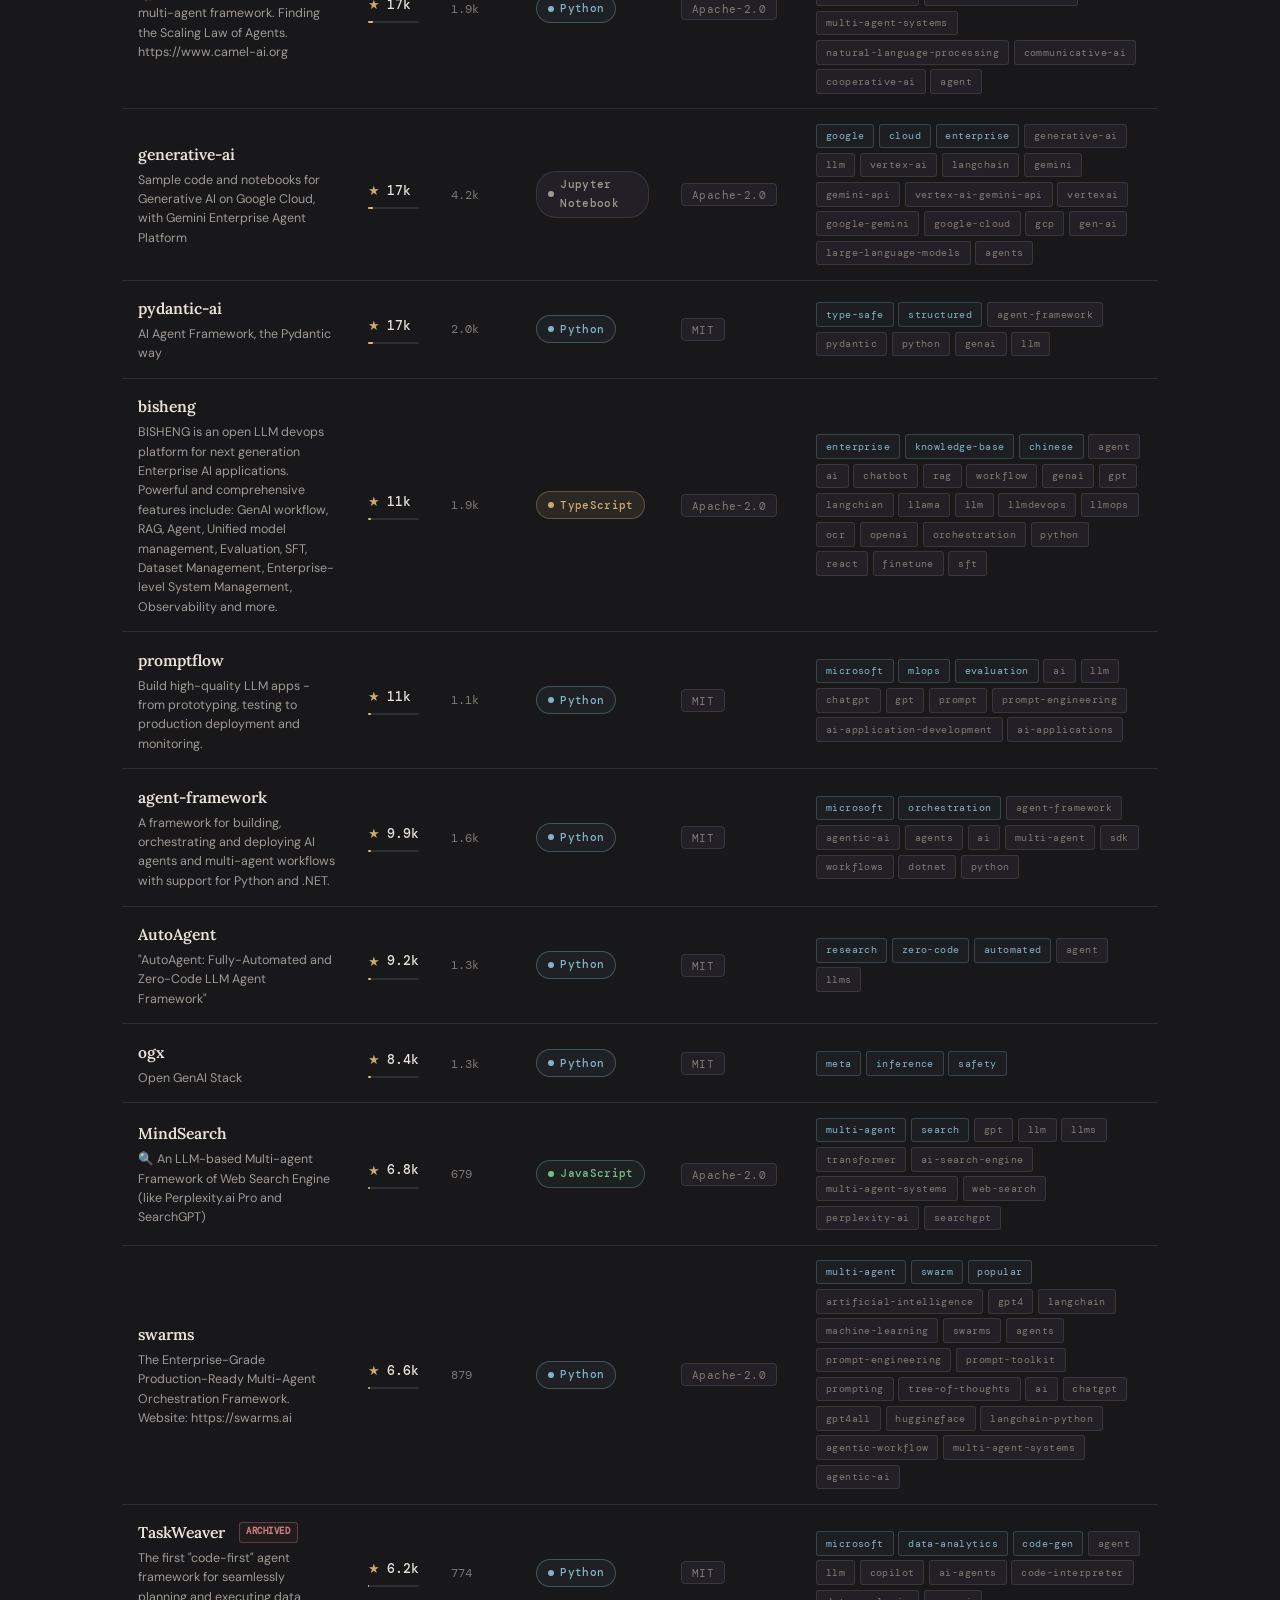
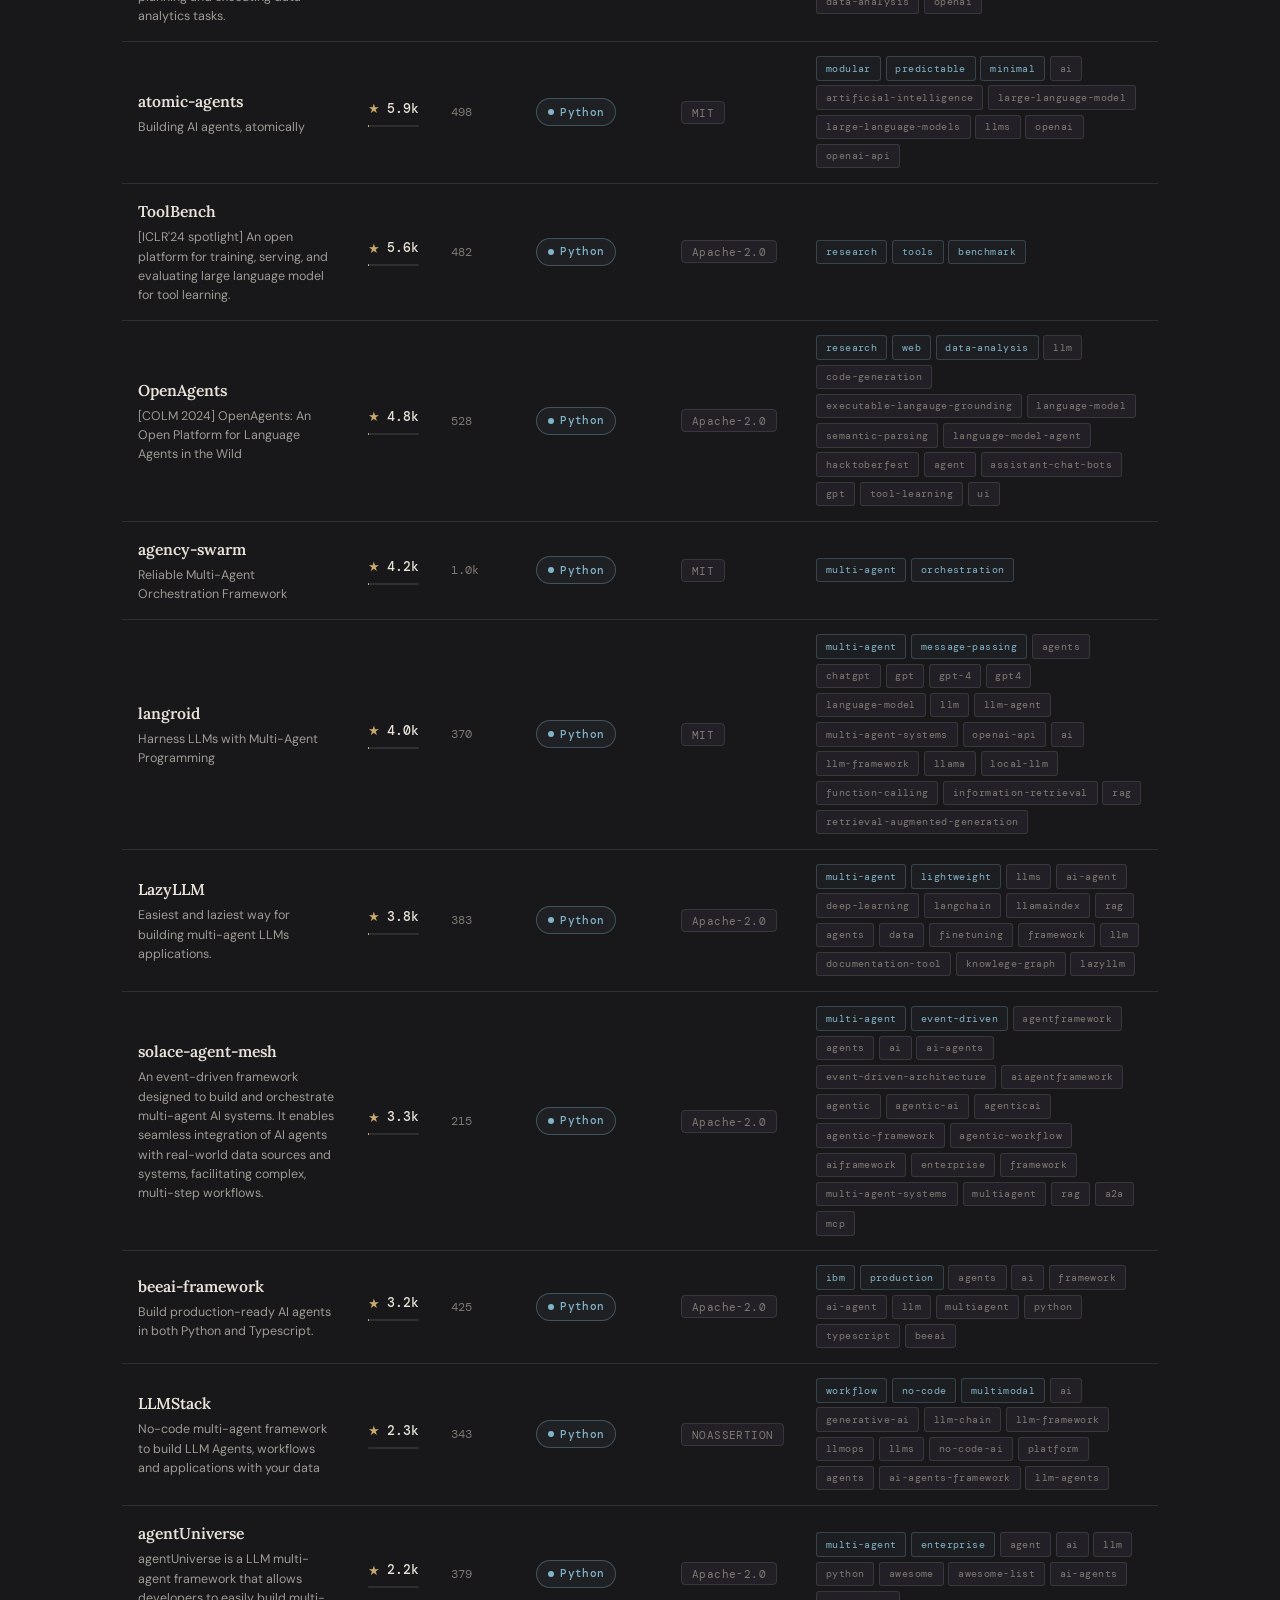
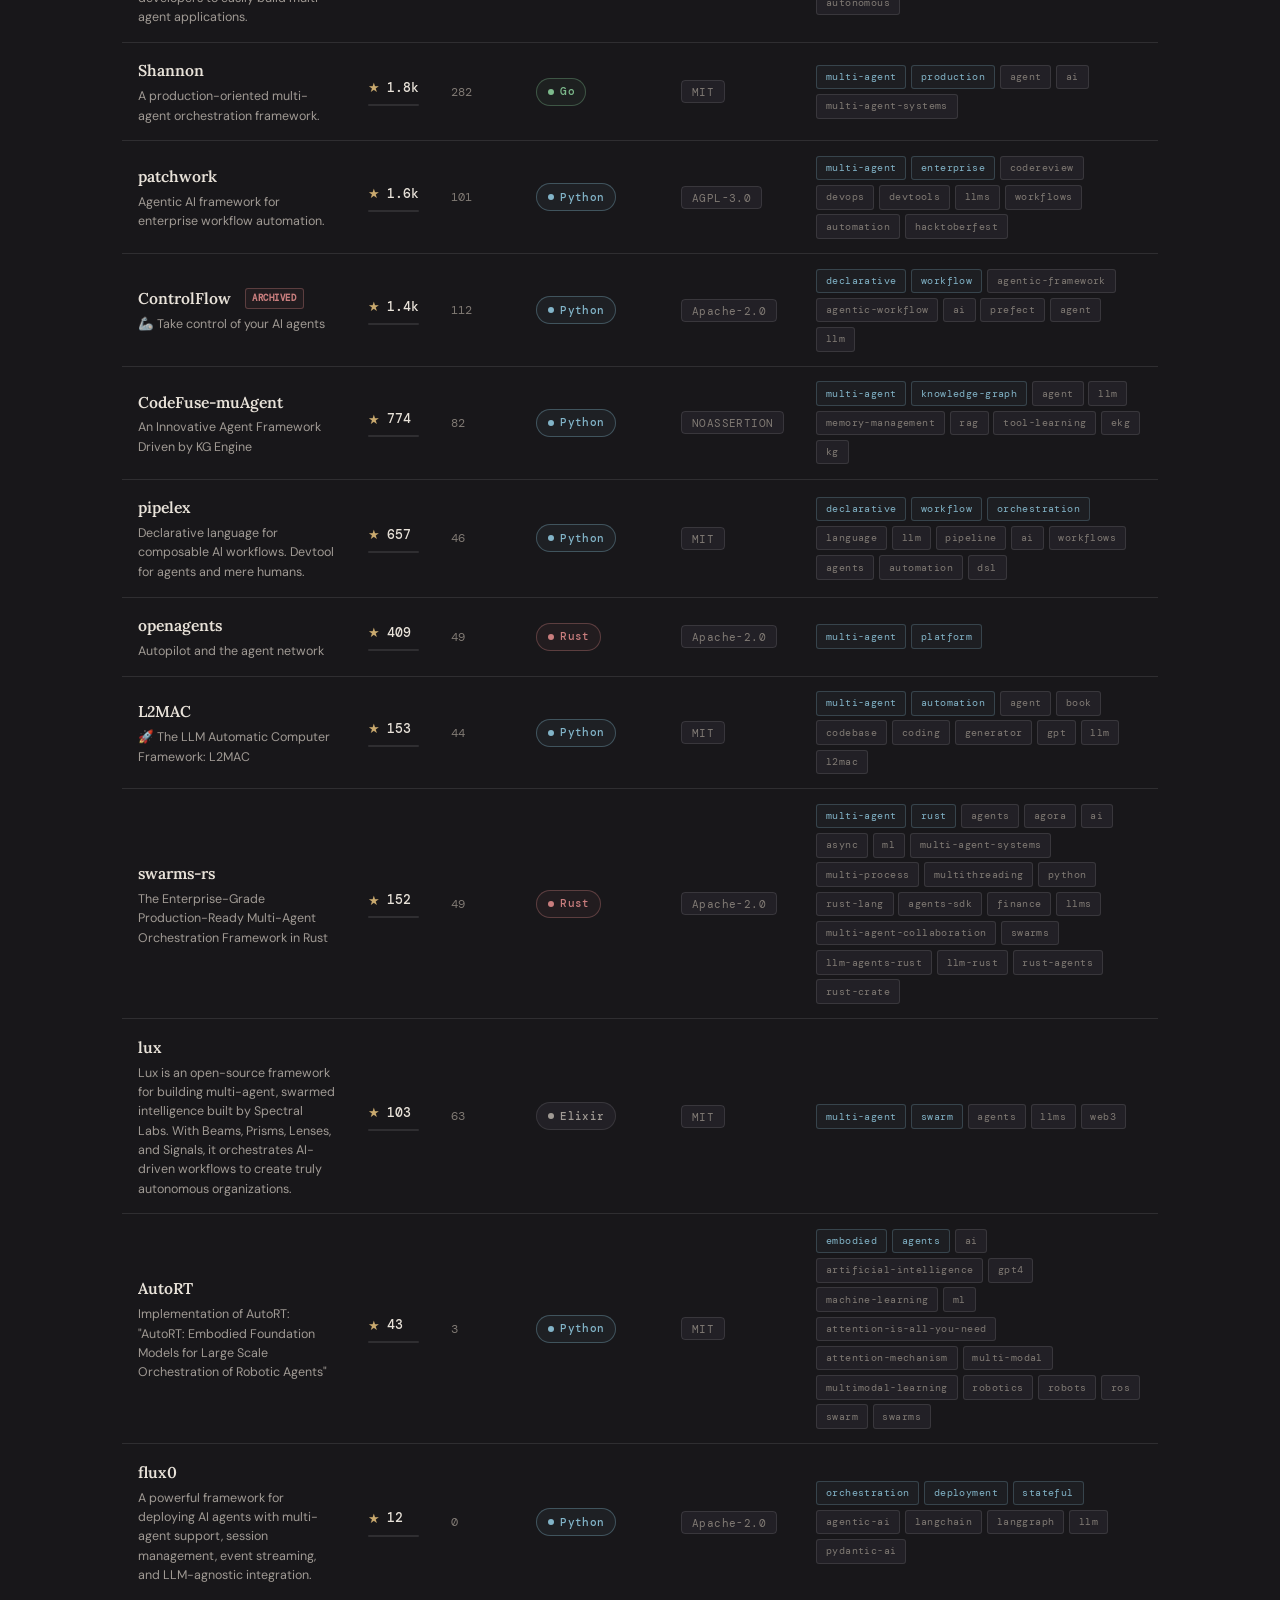
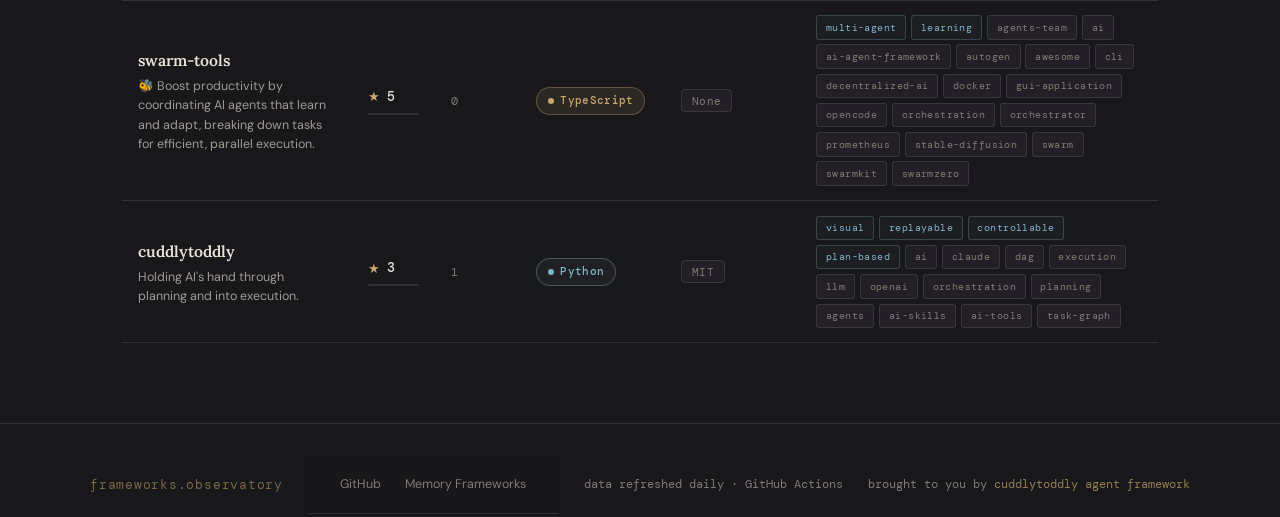
==== commit 85dde6a0: "Update footer links in ai_agent_frameworks.html Removed links to repos.txt and data.json, added link" ====
--- a/ai_agent_frameworks.html
+++ b/ai_agent_frameworks.html
@@ -501,8 +501,7 @@
     <span class="footer-logo">frameworks.observatory</span>
     <nav class="flinks">
       <a href="https://github.com/3IVIS/cuddlytoddly-pages/" target="_blank" rel="noopener">GitHub</a>
-      <a href="repos.txt" target="_blank">repos.txt</a>
-      <a href="data.json" target="_blank">data.json</a>
+      <a href="ai_agent_memory_frameworks.html">Memory Frameworks</a>
     </nav>
     <span class="fcopy">data refreshed daily · GitHub Actions</span>
     <span class="fcopy">brought to you by <a href="https://cuddlytoddly.com" target="_blank" rel="noopener" style="color:var(--amber);opacity:.7;transition:opacity .18s;" onmouseover="this.style.opacity=1" onmouseout="this.style.opacity=.7">cuddlytoddly agent framework</a></span>
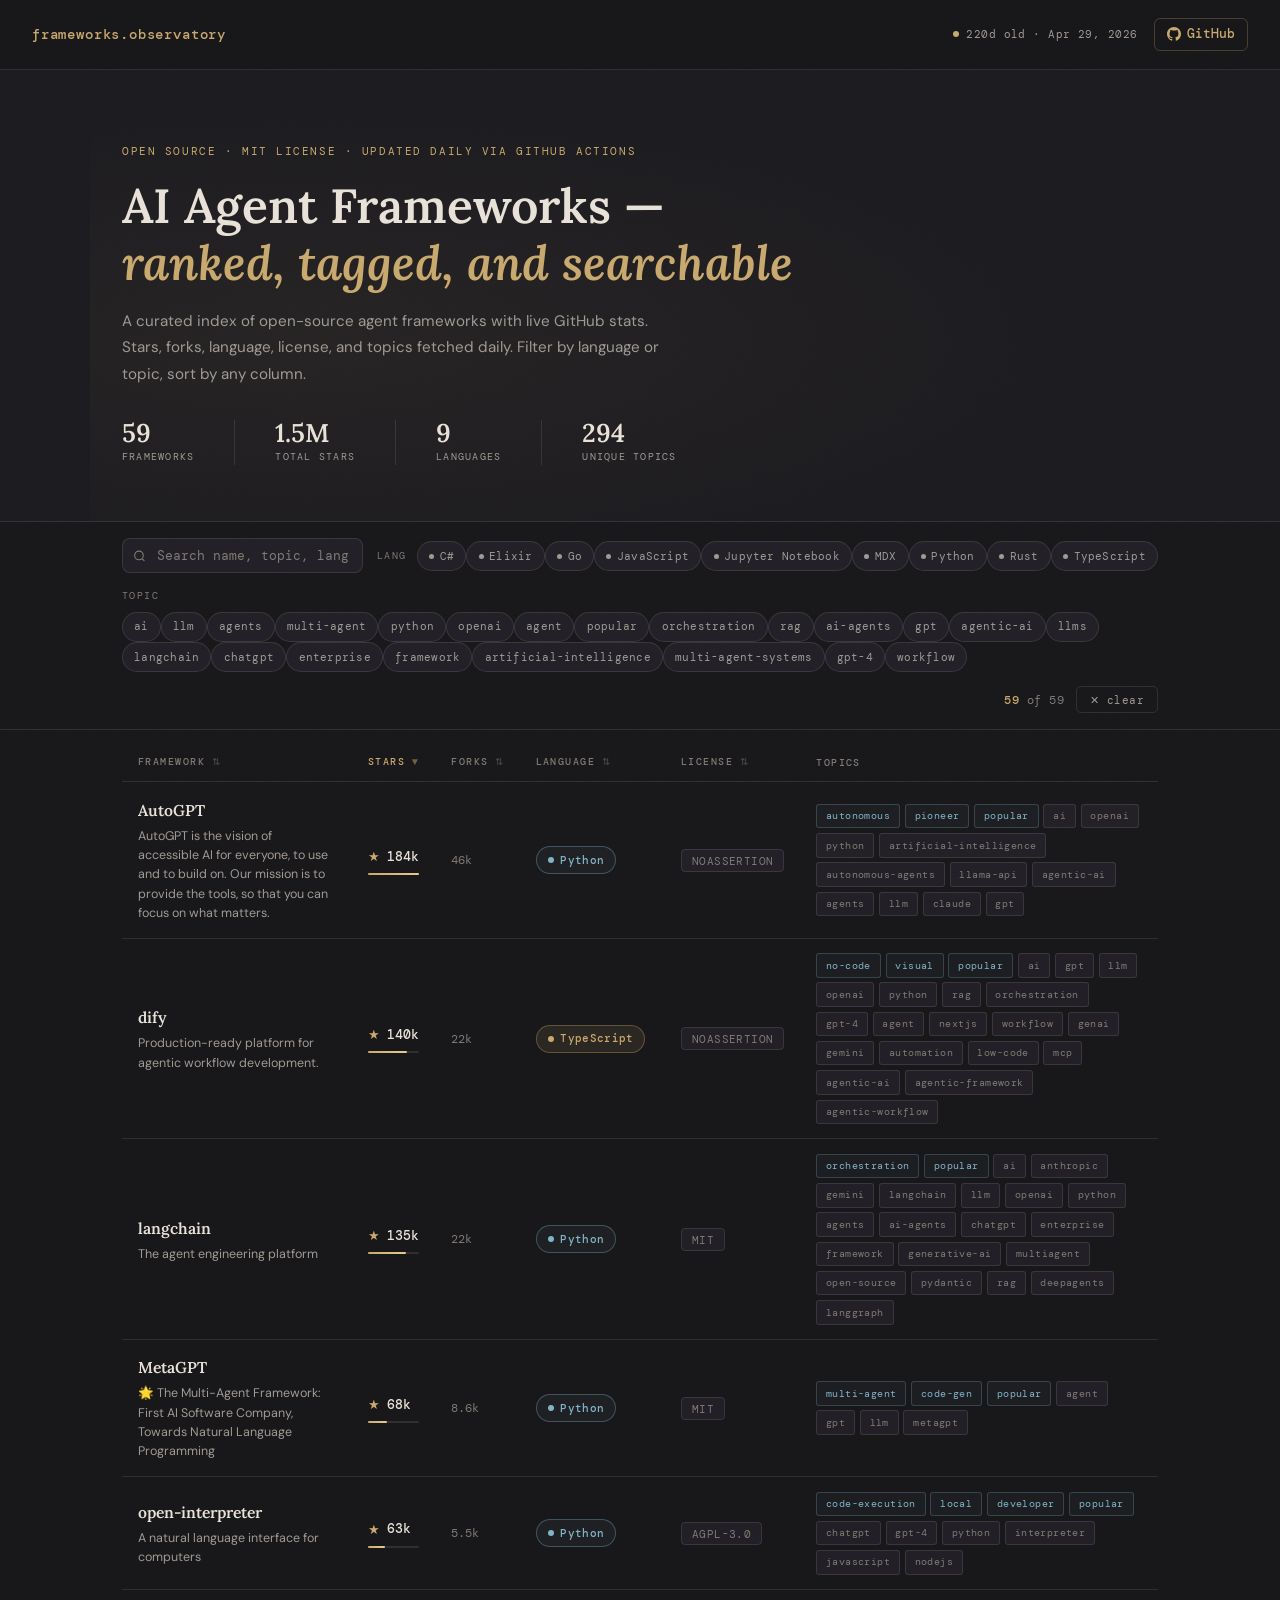
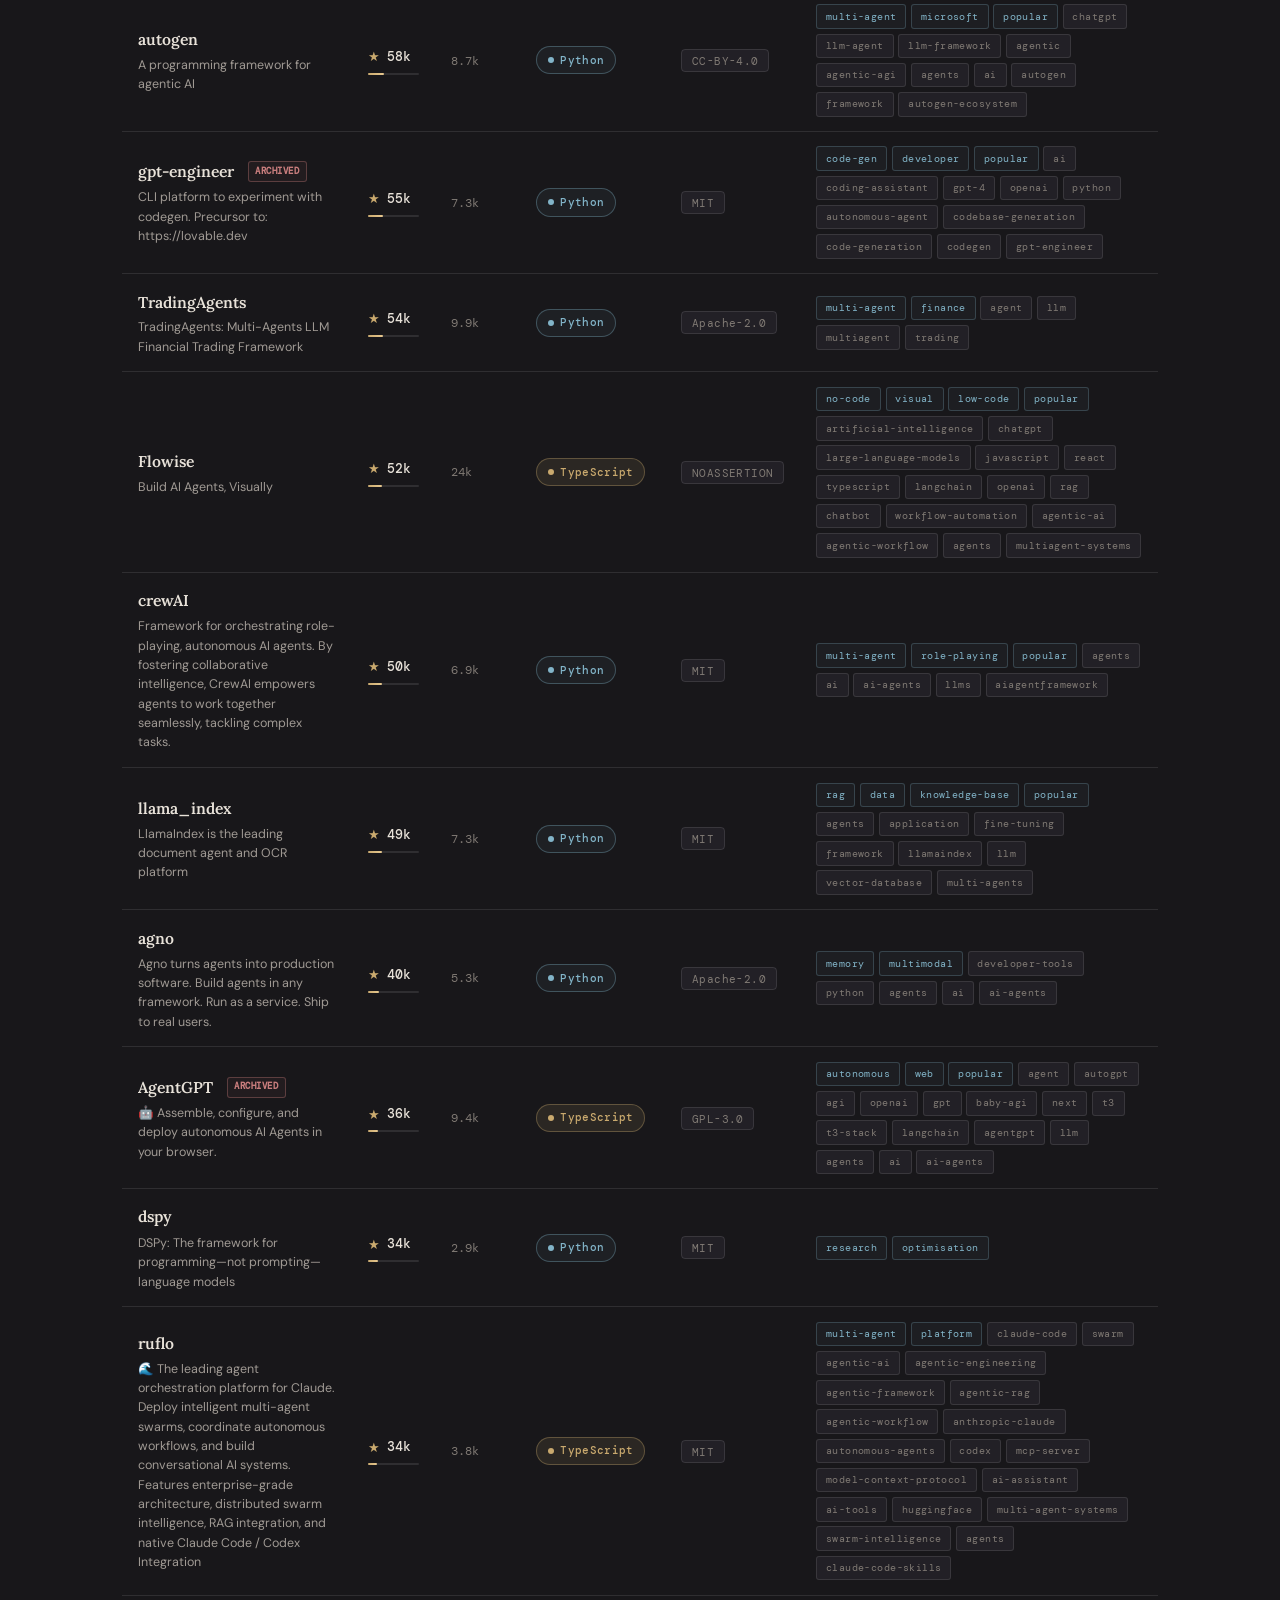
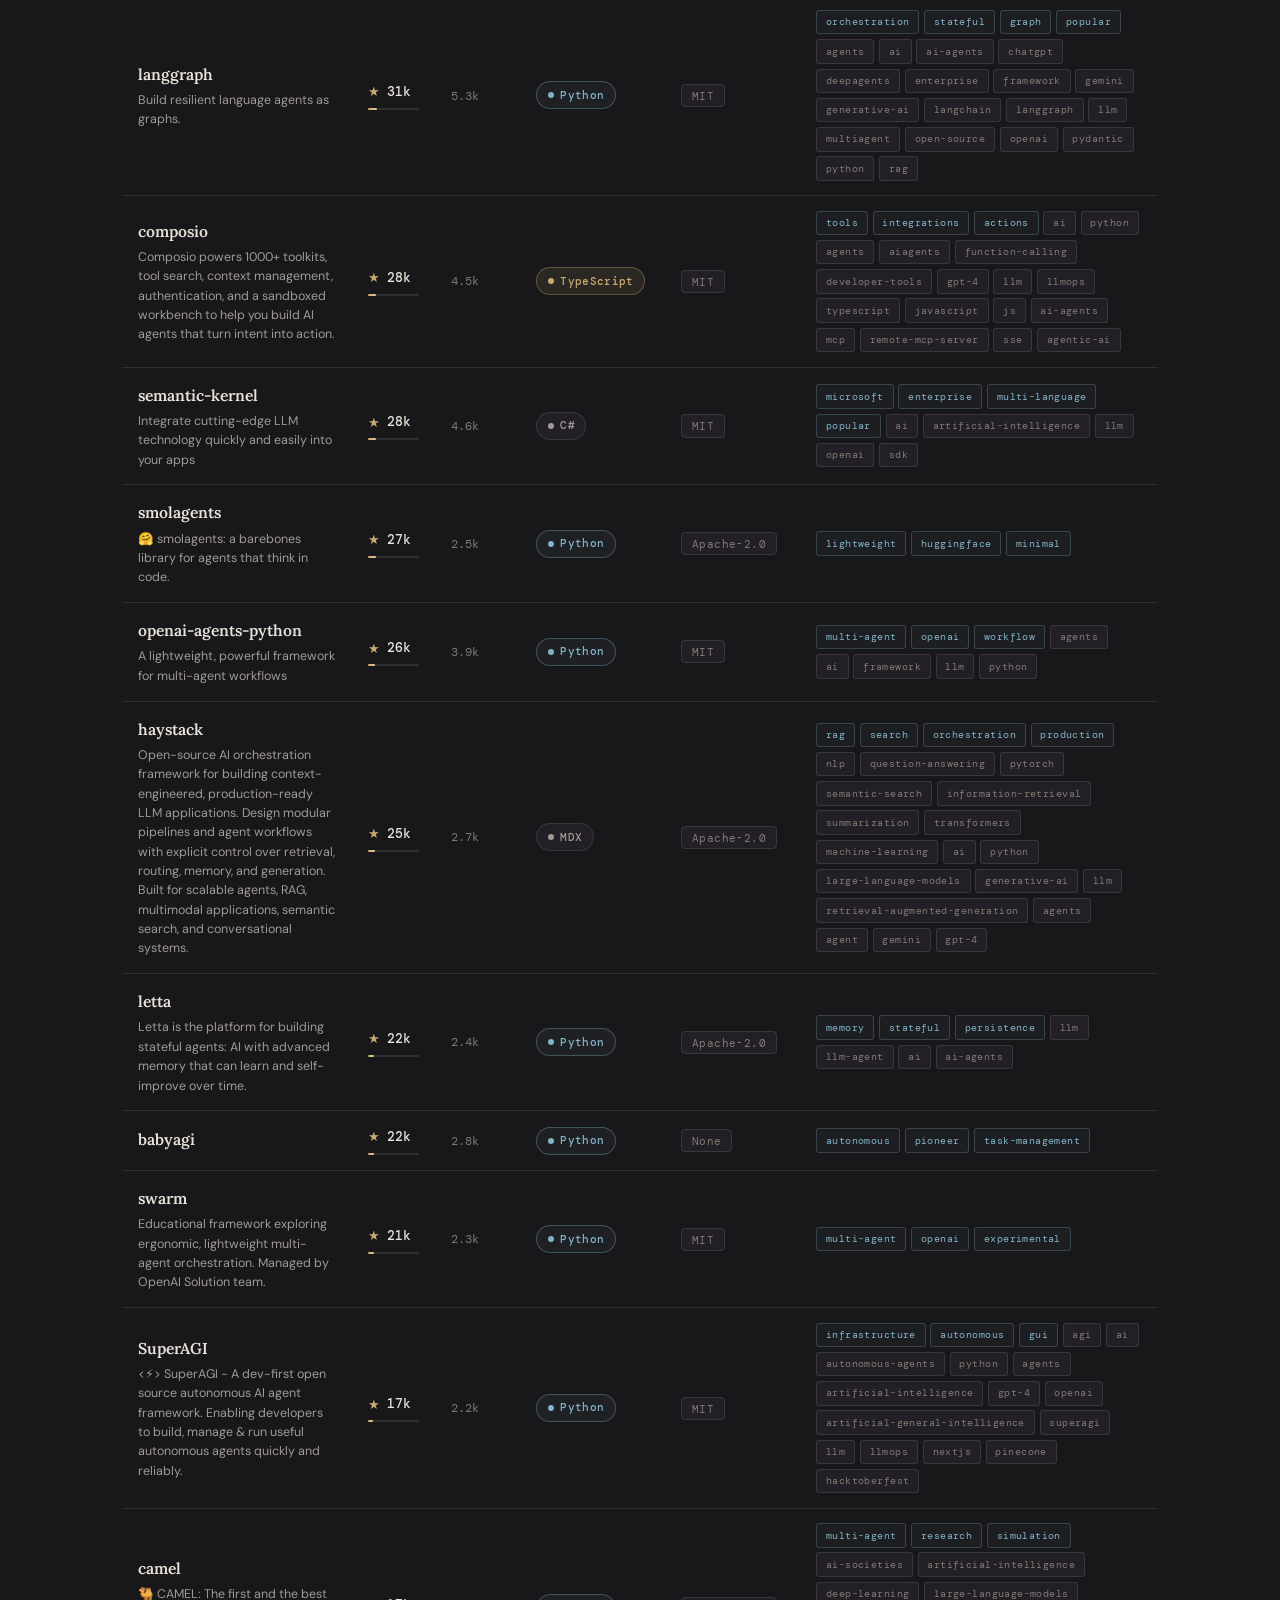
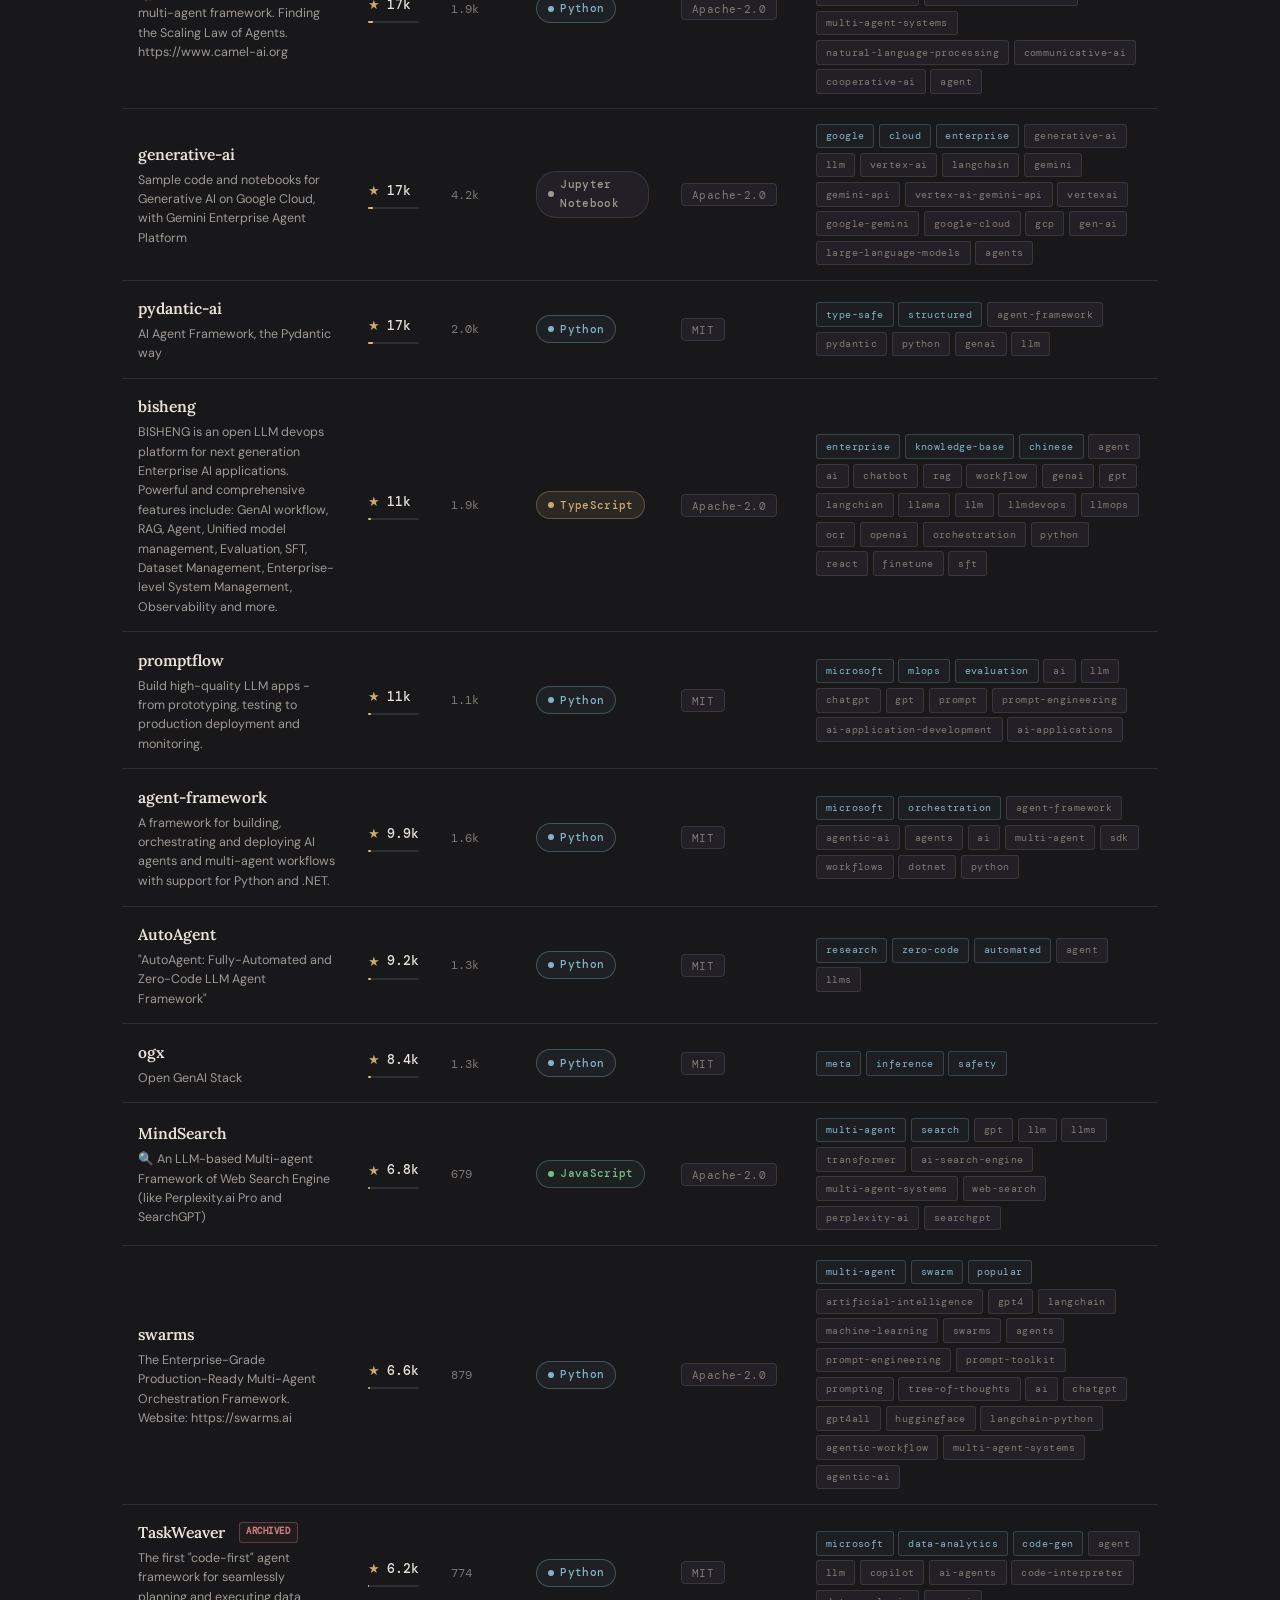
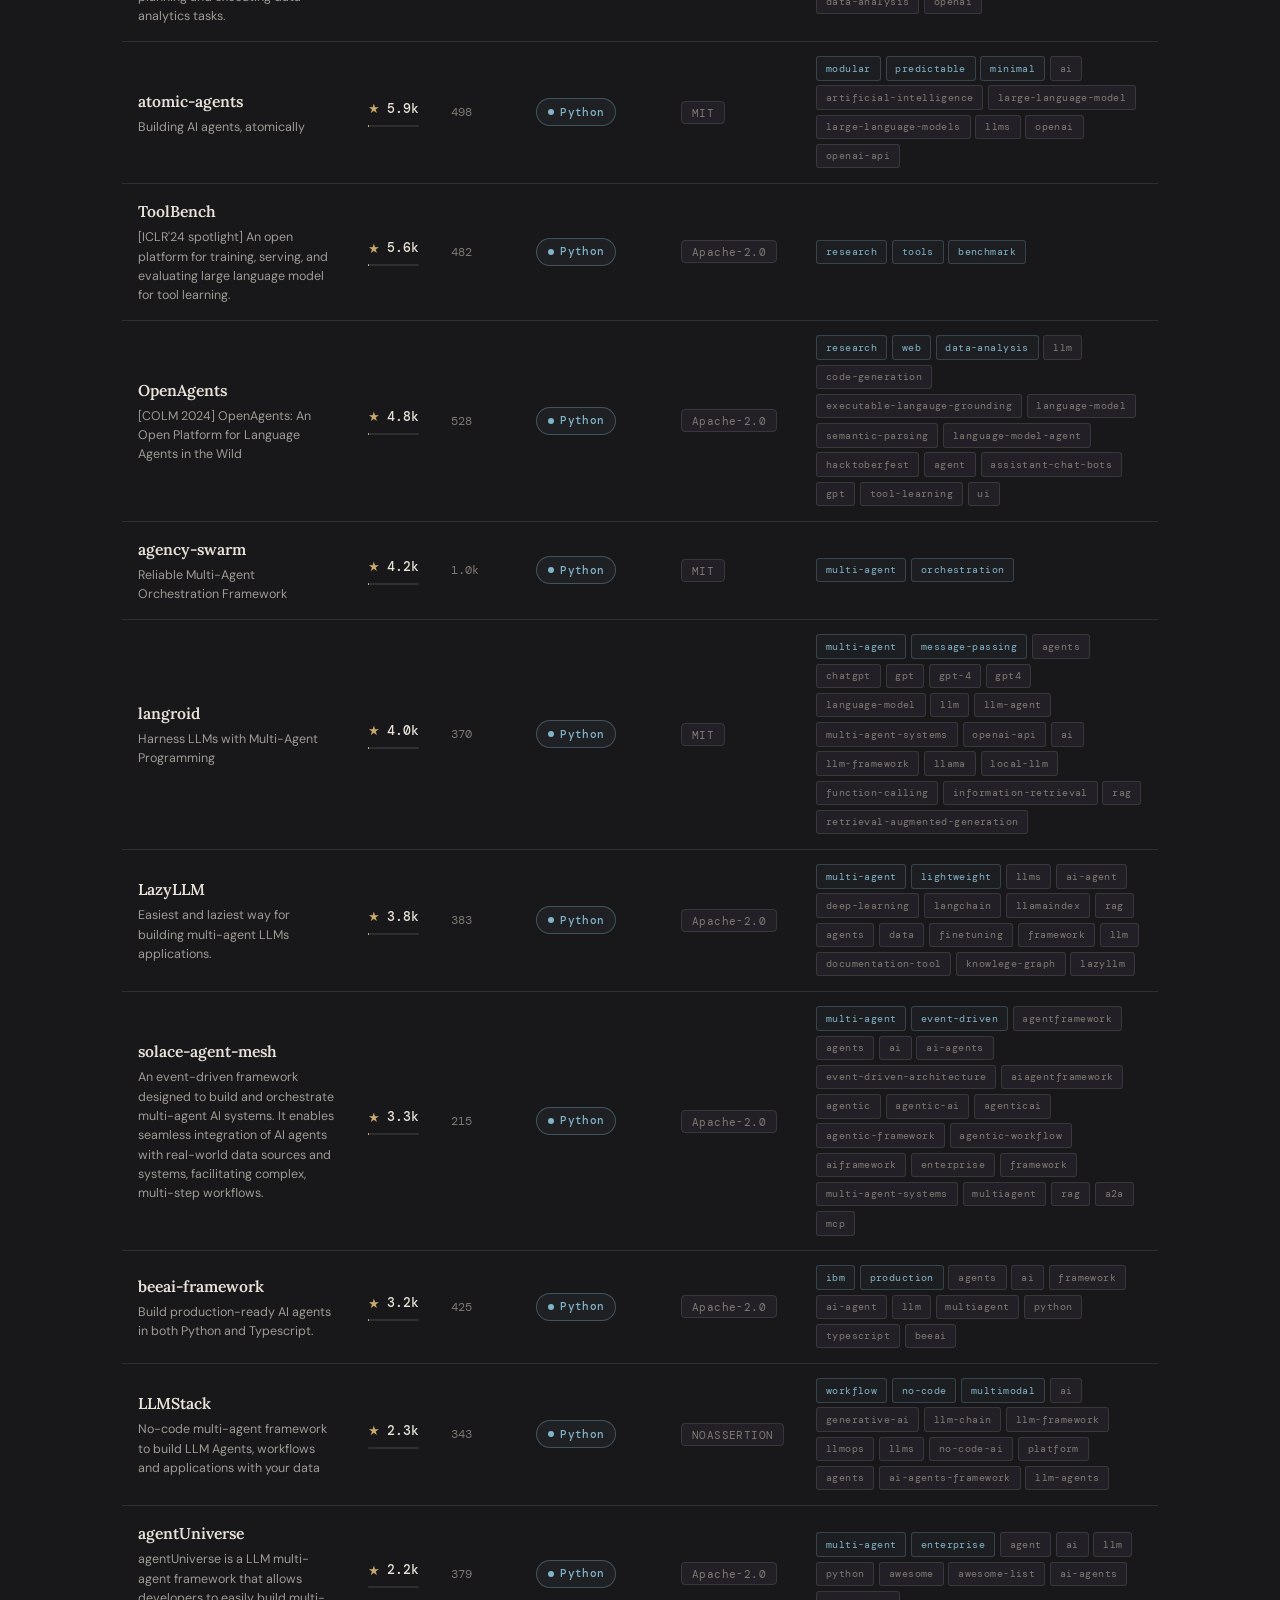
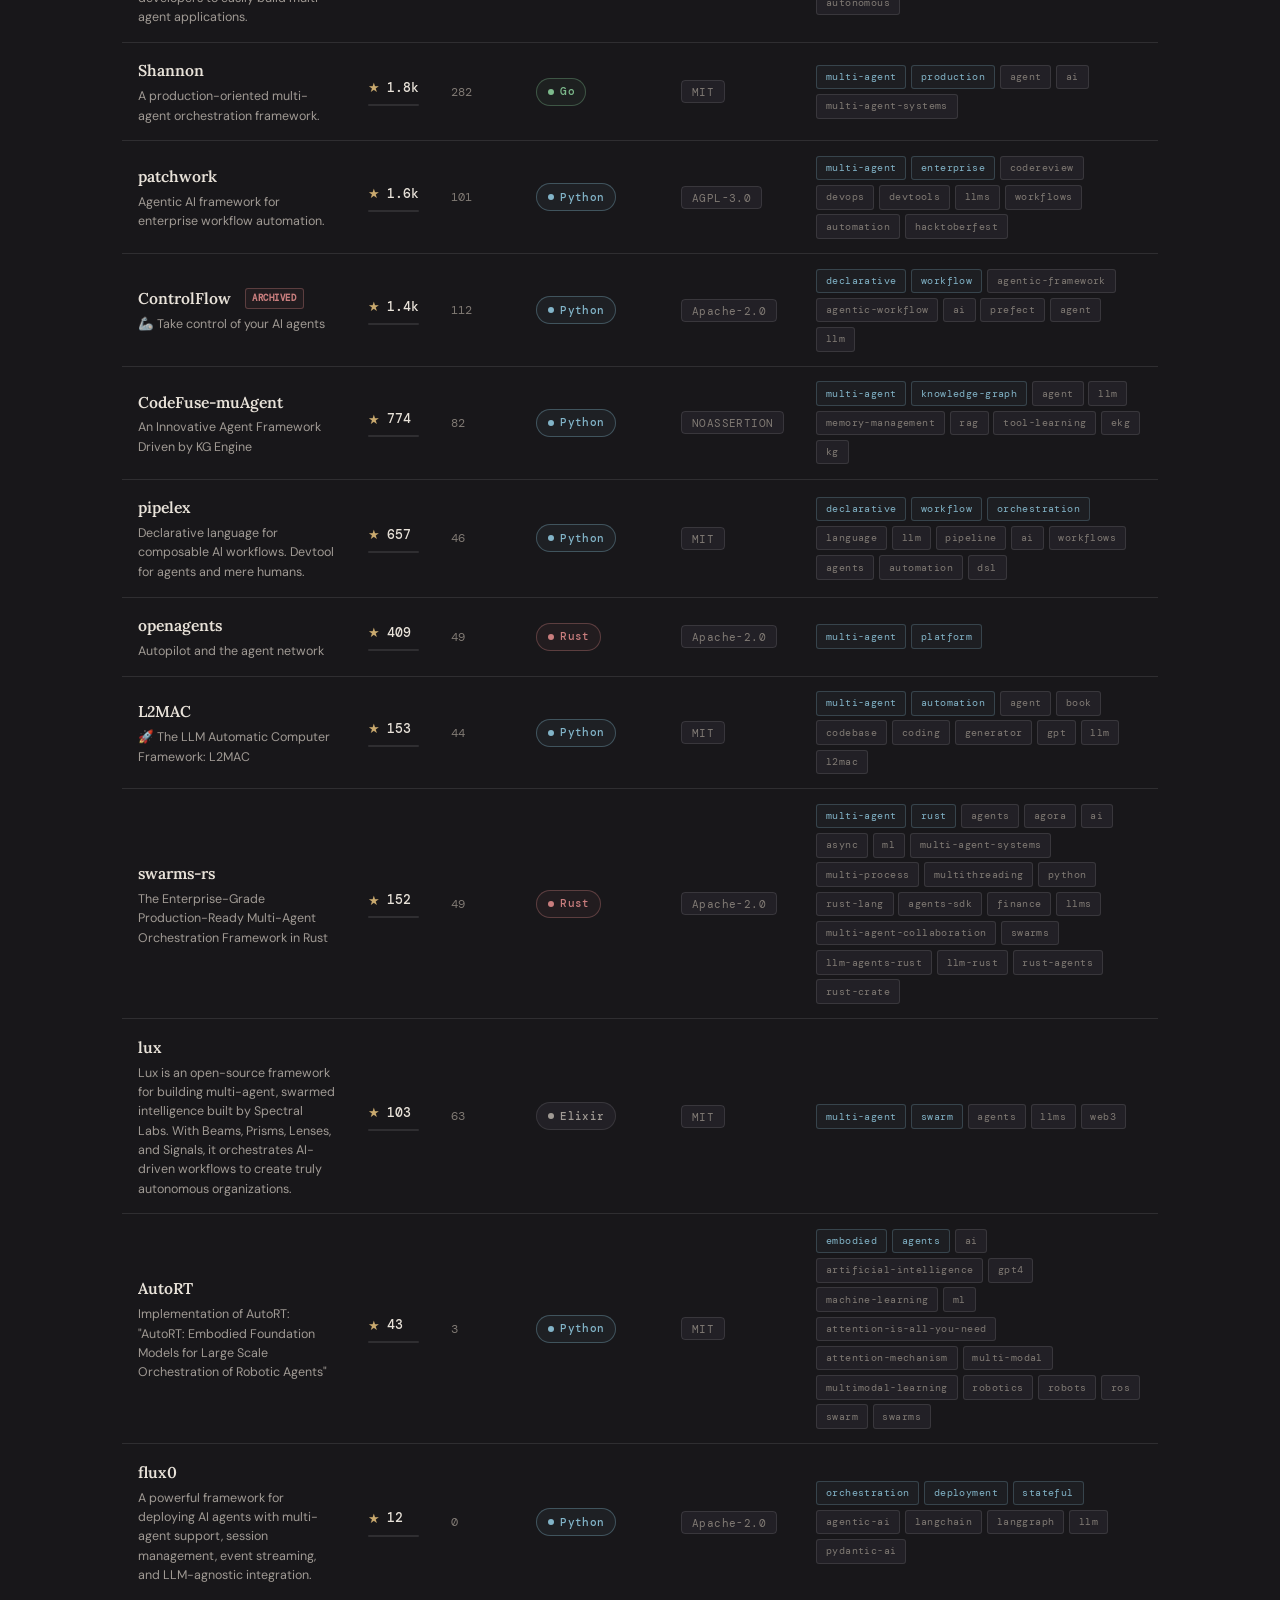
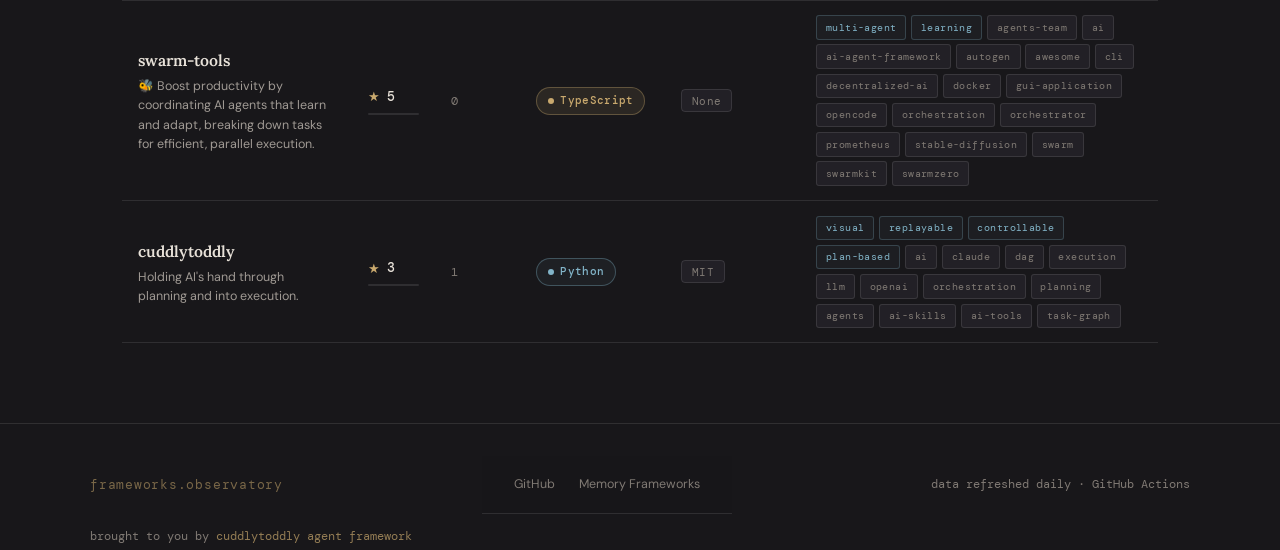
==== commit b2c0c3e2: "Refactor footer layout to use footer-row class" ====
--- a/ai_agent_frameworks.html
+++ b/ai_agent_frameworks.html
@@ -363,7 +363,8 @@
 
 /* ── FOOTER ── */
 footer { border-top: 1px solid var(--border); padding: 2rem; }
-.footer-inner { max-width: var(--max); margin: 0 auto; display: flex; align-items: center; justify-content: space-between; flex-wrap: wrap; gap: 1rem; }
+.footer-inner { max-width: var(--max); margin: 0 auto; display: flex; flex-direction: column; gap: .75rem; }
+.footer-row { display: flex; align-items: center; justify-content: space-between; flex-wrap: wrap; gap: 1rem; }
 .footer-logo { font-family: var(--mono); font-size: .8rem; color: var(--amber); letter-spacing: .06em; opacity: .55; }
 .flinks { display: flex; gap: 1.5rem; }
 .flinks a { font-size: .78rem; color: var(--dim); transition: color .18s; }
@@ -498,13 +499,17 @@
 <!-- ── FOOTER ── -->
 <footer>
   <div class="footer-inner">
-    <span class="footer-logo">frameworks.observatory</span>
-    <nav class="flinks">
-      <a href="https://github.com/3IVIS/cuddlytoddly-pages/" target="_blank" rel="noopener">GitHub</a>
-      <a href="ai_agent_memory_frameworks.html">Memory Frameworks</a>
-    </nav>
-    <span class="fcopy">data refreshed daily · GitHub Actions</span>
-    <span class="fcopy">brought to you by <a href="https://cuddlytoddly.com" target="_blank" rel="noopener" style="color:var(--amber);opacity:.7;transition:opacity .18s;" onmouseover="this.style.opacity=1" onmouseout="this.style.opacity=.7">cuddlytoddly agent framework</a></span>
+    <div class="footer-row">
+      <span class="footer-logo">frameworks.observatory</span>
+      <nav class="flinks">
+        <a href="https://github.com/3IVIS/cuddlytoddly-pages/" target="_blank" rel="noopener">GitHub</a>
+        <a href="ai_agent_memory_frameworks.html">Memory Frameworks</a>
+      </nav>
+      <span class="fcopy">data refreshed daily · GitHub Actions</span>
+    </div>
+    <div class="footer-row">
+      <span class="fcopy">brought to you by <a href="https://cuddlytoddly.com" target="_blank" rel="noopener" style="color:var(--amber);opacity:.7;transition:opacity .18s;" onmouseover="this.style.opacity=1" onmouseout="this.style.opacity=.7">cuddlytoddly agent framework</a></span>
+    </div>
   </div>
 </footer>
 
